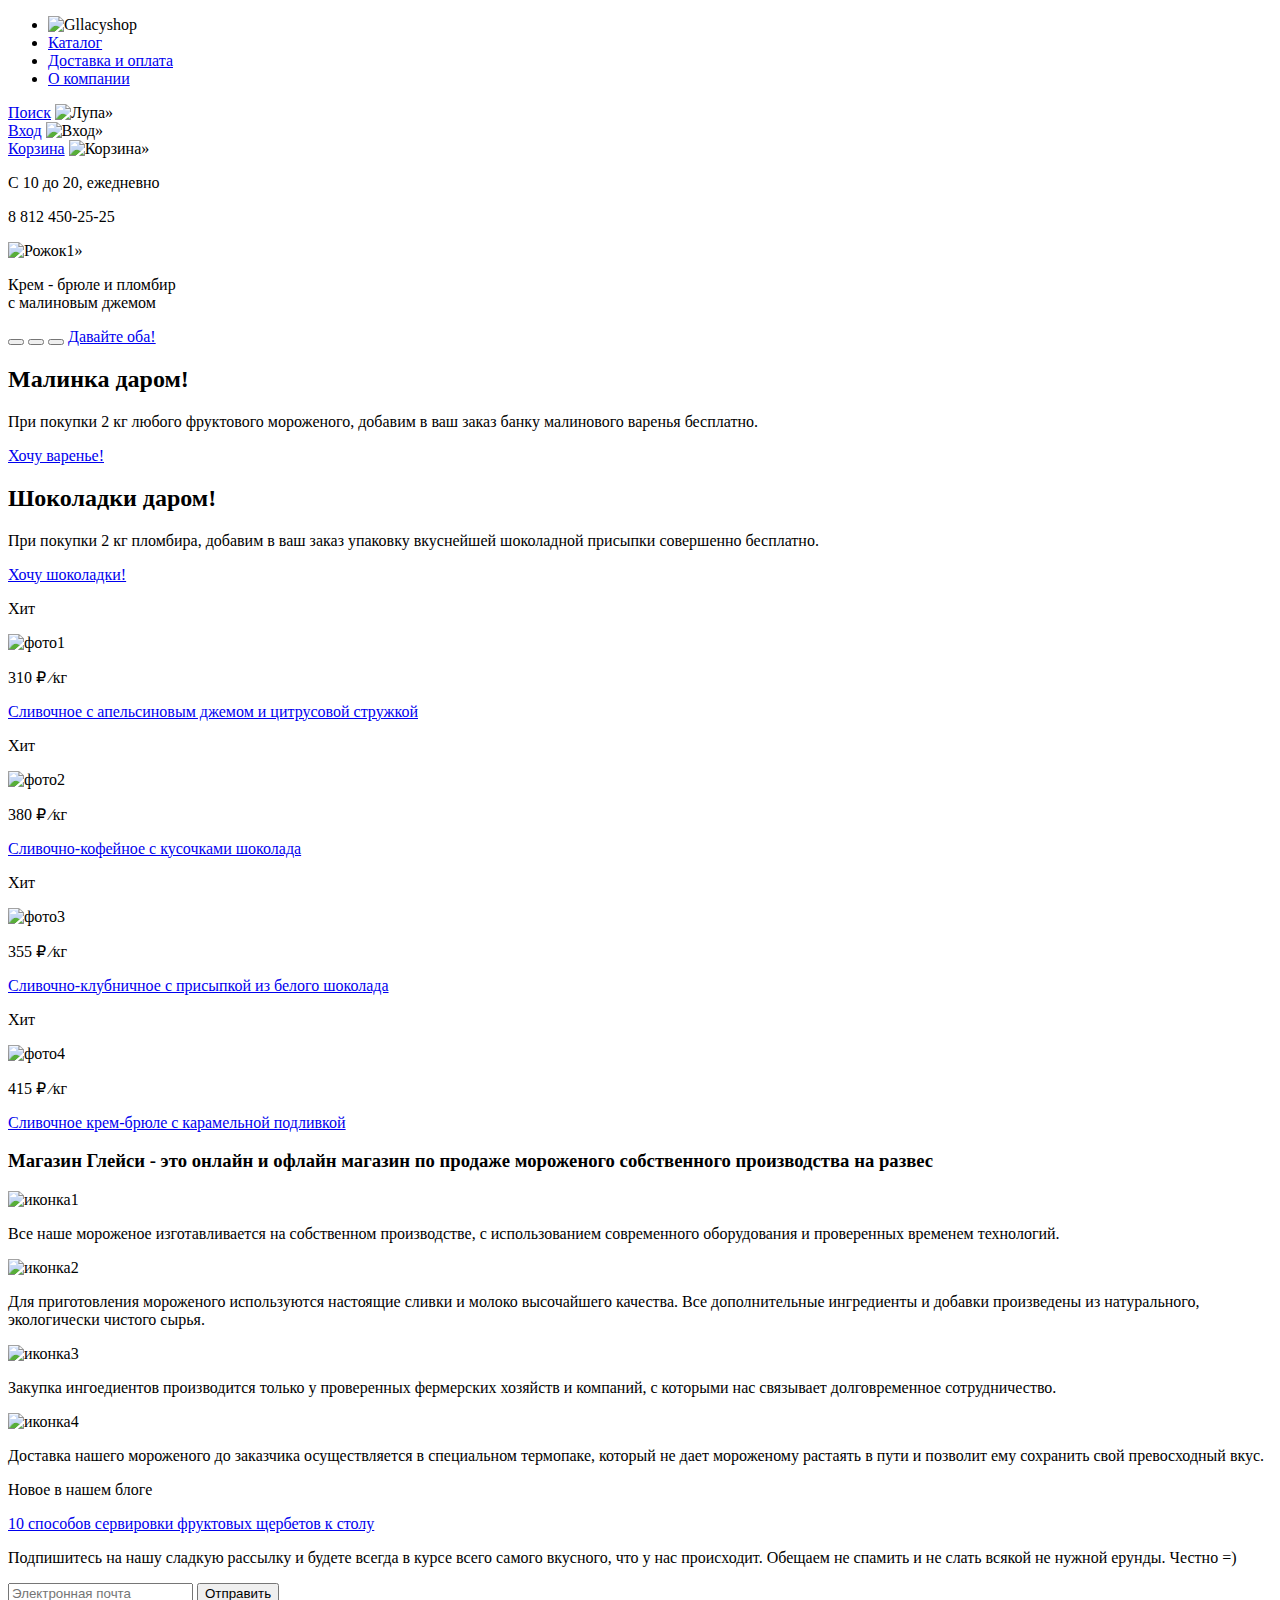
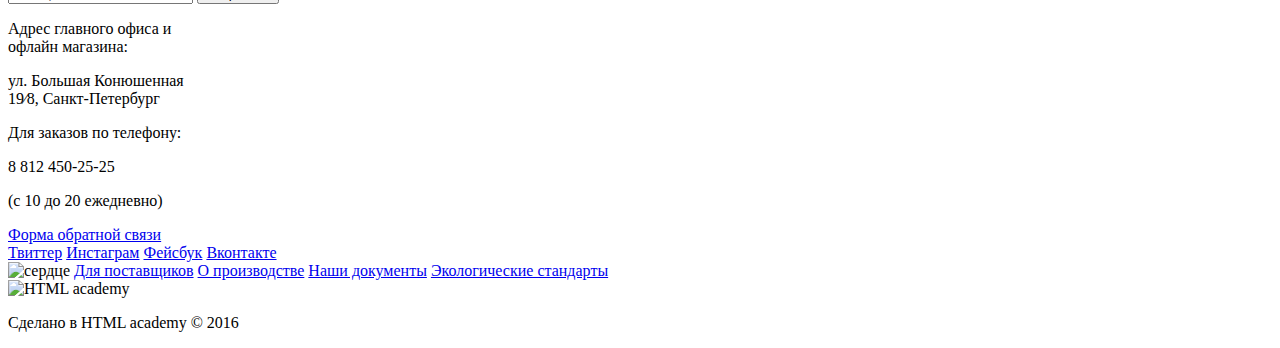
==== index.html @ 8899c558 "сделала разметку главной страницы" ====
<!DOCTYPE html>
<html lang="ru">
  <head>
    <meta charset="utf-8">
    <title>HTML Academy: Глейси</title>
  </head>
  <body>
	  <header class="main-header">
      <div class="container">
        <nav class="main-navigation">
          <ul>
            <li>
              <div class="index-logo">
                <img src="img/icon-logo.png" width="100" height="20" alt="Gllacyshop">
              </div>
            </li>
            <li>
              <a href="#">Каталог</a>
            </li>
            <li>
              <a href="#">Доставка и оплата</a>
            </li>
            <li>
              <a href="#">О компании</a>
            </li>
          </ul>
        </nav>
        <div class="search">
        	<a class="page-search" href="#">Поиск</a>
            <img src="img/index-foto-search.png" width="50" height="50" alt="Лупа»">
            <!--всплывающие окна-->
        </div>
        <div class="user-block">
          <a class="login" href="#">Вход</a>
            <img src="img/index-foto-input.png" width="50" height="50" alt="Вход»">
            <!--всплывающие окна-->
        </div>
        <div class="basket">
        	<a class="page-basket" href="#">Корзина</a>
            <img src="img/index-foto-basket.png" width="50" height="50" alt="Корзина»">
            <!--всплывающие окна-->
        </div>
        <div class="info">
        	<p class="time">C 10 до 20, ежедневно</p>
        	<p class="telepfone">8 812 450-25-25</p>
        </div>
      </div>
    </header>
    <main>
    	<div class="container">
    		<div class="promo">
    			<div class="index-foto">
	    			<img src="img/index-foto-1.png" width="100" height="200" alt="Рожок1»">
            <p>Крем - брюле и пломбир<br>
            с малиновым джемом</p>
	    			<button class="btn promo-1"></button>
            <button class="btn promo-2"></button>
            <button class="btn promo-3"></button>
            <a class="btn" href="#">Давайте оба!</a>
	    		</div>
    		</div>
    		<div class="promo-card">
    			<div class="card-1">
    				<h2 class="title-card">Малинка даром!</h2>
    				<p class="promo-text">При покупки 2 кг любого фруктового мороженого, добавим в ваш заказ банку малинового варенья бесплатно.</p>
    				<a class="btn" href="#">Хочу варенье!</a>
    			</div>
    			<div class="card-2">
    				<h2 class="title-card">Шоколадки даром!</h2>
    				<p class="promo-text">При покупки 2 кг пломбира, добавим в ваш заказ упаковку вкуснейшей шоколадной присыпки совершенно бесплатно.</p>
    				<a class="btn" href="#">Хочу шоколадки!</a>
    			</div>
    		</div>
    		<div class="product">
    			<div class="product-preview">
    				<p class="hit"> Хит</p>
    				<img src="img/product-foto-1.png" class="foto-preview" width="100" height="100" alt="фото1">
    				<p class="price">310 &#8381; &frasl;кг</p>
    				<a class="preview-text" href="#">Сливочное с апельсиновым джемом и цитрусовой стружкой</a>
    			</div>
    			<div class="product-preview">
    				<p class="hit"> Хит</p>
    				<img src="img/product-foto-2.png" class="foto-preview" width="100" height="100" alt="фото2">
    				<p class="price">380 &#8381; &frasl;кг</p>
    				<a class="preview-text" href="#">Сливочно-кофейное с кусочками шоколада</a>
    			</div>
    			<div class="product-preview">
    				<p class="hit"> Хит</p>
    				<img src="img/product-foto-3.png" class="foto-preview" width="100" height="100" alt="фото3">
    				<p class="price">355 &#8381; &frasl;кг</p>
    				<a class="preview-text" href="#">Сливочно-клубничное с присыпкой из белого шоколада</a>
    			</div>
    			<div class="product-preview">
    				<p class="hit"> Хит</p>
    				<img src="img/product-foto-4.png" class="foto-preview" width="100" height="100" alt="фото4">
    				<p class="price">415 &#8381; &frasl;кг</p>
    				<a class="preview-text" href="#">Сливочное крем-брюле с карамельной подливкой</a>
    			</div>
    		</div>
    		<article>
    			<h3 class="features">Магазин Глейси - это онлайн и офлайн магазин по продаже мороженого собственного производства на развес</h3>
    			<div class="features-item">
    				<img src="img/icone-1.png" class="icon" width="10" height="10" alt="иконка1">
    				<p class="features-text">Все наше мороженое изготавливается на собственном производстве, с использованием современного оборудования и проверенных временем технологий.</p>
    			</div>
    			<div class="features-item">
    				<img src="img/icone-2.png" class="icon" width="10" height="10" alt="иконка2">
    				<p class="features-text">Для приготовления мороженого используются настоящие сливки и молоко высочайшего качества. Все дополнительные ингредиенты и добавки произведены из натурального, экологически чистого сырья.</p>
    			</div>
    			<div class="features-item">
    				<img src="img/icone-3.png" class="icon" width="10" height="10" alt="иконка3">
    				<p class="features-text">Закупка ингоедиентов производится только у проверенных фермерских хозяйств и компаний, с которыми нас связывает долговременное сотрудничество.</p>
    			</div>
    			<div class="features-item">
    				<img src="img/icone-4.png" class="icon" width="10" height="10" alt="иконка4">
    				<p class="features-text">Доставка нашего мороженого до заказчика осуществляется в специальном термопаке, который не дает мороженому растаять в пути и позволит ему сохранить свой превосходный вкус.</p>
    			</div>
    		</article>
    		<div class="content-blog">
    			<p class="blog-title">Новое в нашем блоге</p>
    			<a class="blog-text" href="#">10 способов сервировки фруктовых щербетов к столу</a>
  			</div>
  			<section class="subscription">
  				<p class="subscription-text">Подпишитесь на нашу сладкую рассылку и будете всегда в курсе всего самого вкусного, что у нас происходит. Обещаем не спамить и не слать всякой не нужной ерунды. Честно =)</p>
  				<form>
    				<input type="email" name="login" placeholder="Электронная почта">
    				<input type="submit" value="Отправить">
  				</form>
  			</section>
    	</div>
    	<div class="contacts">
    		<p class="contacts-title">Адрес главного офиса и<br> 
    		офлайн магазина:</p>
    		<p class="contacts-info">ул. Большая Конюшенная<br>
    		19&frasl;8, Санкт-Петербург</p>
    		<p class="contacts-title">Для заказов по телефону:</p>
    		<p class="contacts-info">8 812 450-25-25</p>
    		<p class="contacts-info">(c 10 до 20 ежедневно)</p>
    		<a class="title-box" href="#">Форма обратной связи</a>
         <!--всплывающие окна-->
    	</div>
    	<script type="text/javascript" charset="utf-8" src="https://api-maps.yandex.ru/services/constructor/1.0/js/?sid=mxUYdpGcXSEHkz-8OzGrY6fjhcl6sCZT&amp;width=100%&amp;height=400&amp;lang=ru_RU&amp;sourceType=constructor"></script>
    </main>
    <footer class="main-footer">
      <div class="container">
        <section class="footer-social">
	        <a class="social-btn social-btn-tw" href="#">Твиттер</a>
	        <a class="social-btn social-btn-inst" href="#">Инстаграм</a>
	        <a class="social-btn social-btn-fb" href="#">Фейсбук</a>
          <a class="social-btn social-btn-vk" href="#">Вконтакте</a>
        </section>
        <div class="detail">
          <img src="img/icone-heart.png" class="heart" width="10" height="10" alt="сердце">
        	<a class="detail-text" href="#">Для поставщиков</a>
        	<a class="detail-text" href="#">О производстве</a>
        	<a class="detail-text" href="#">Наши документы</a>
        	<a class="detail-text" href="#">Экологические стандарты</a>
        </div>
        <section class="footer-copyright">
          <div class="icon-logo">
            <a href="#" alt="на сайт разработчика"></a>
	            <img src="img/icon-logo.png" width="100" height="20" alt="HTML academy">
	          <p>Сделано в HTML academy &copy; 2016</p>
          </div>
        </section>
      </div>
    </footer>
  </body>
</html>
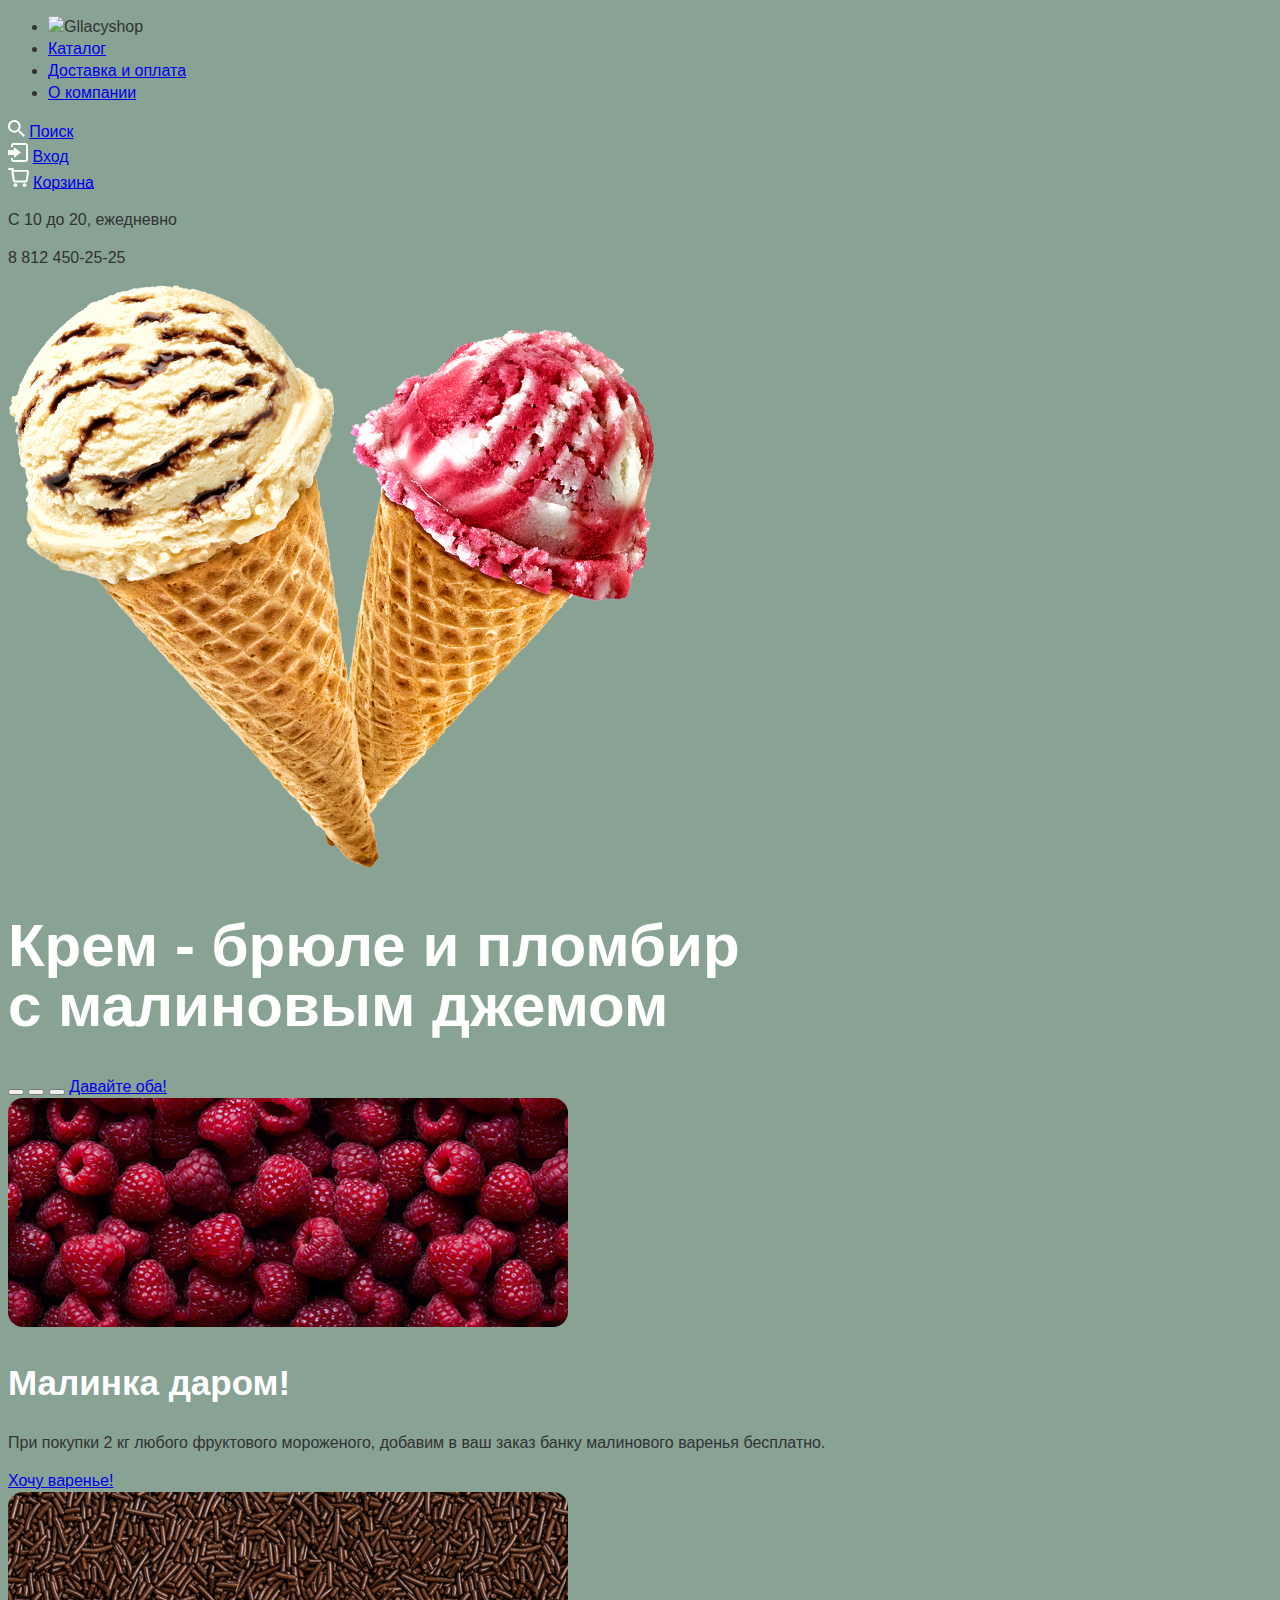
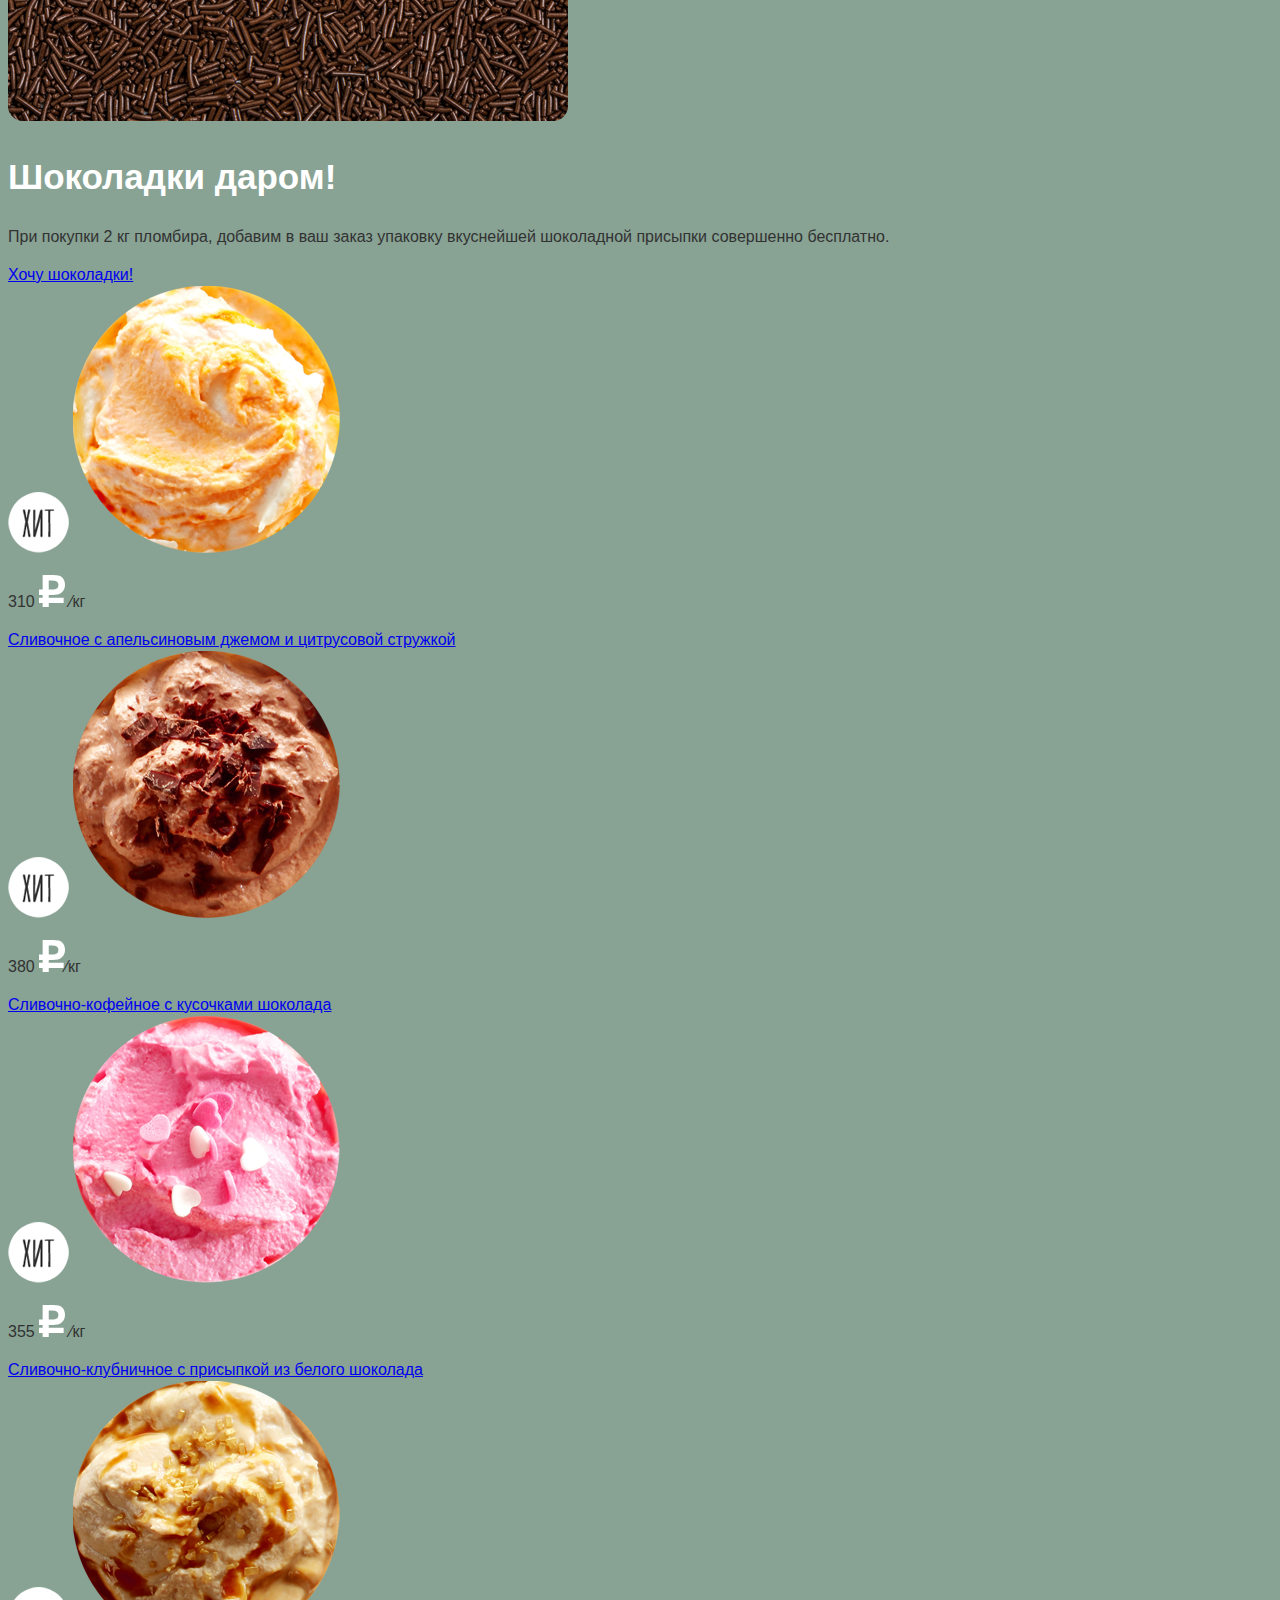
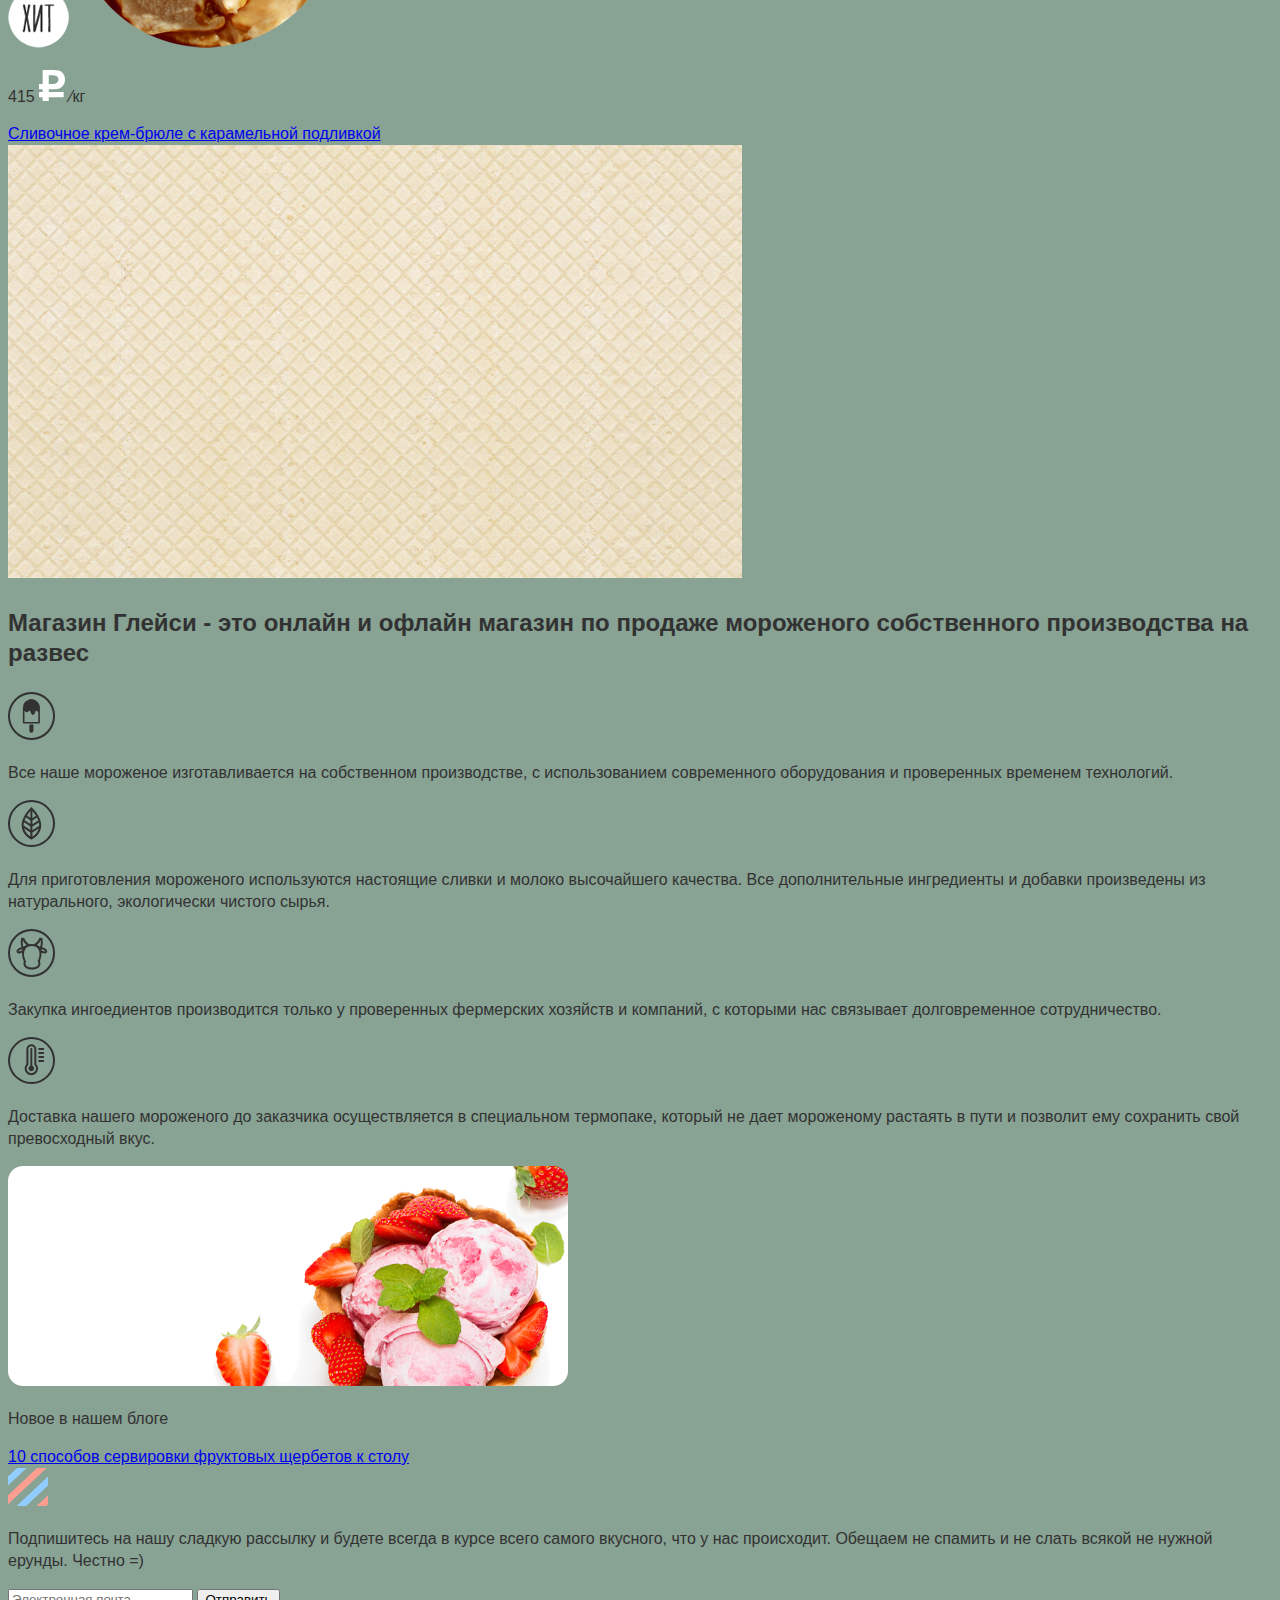
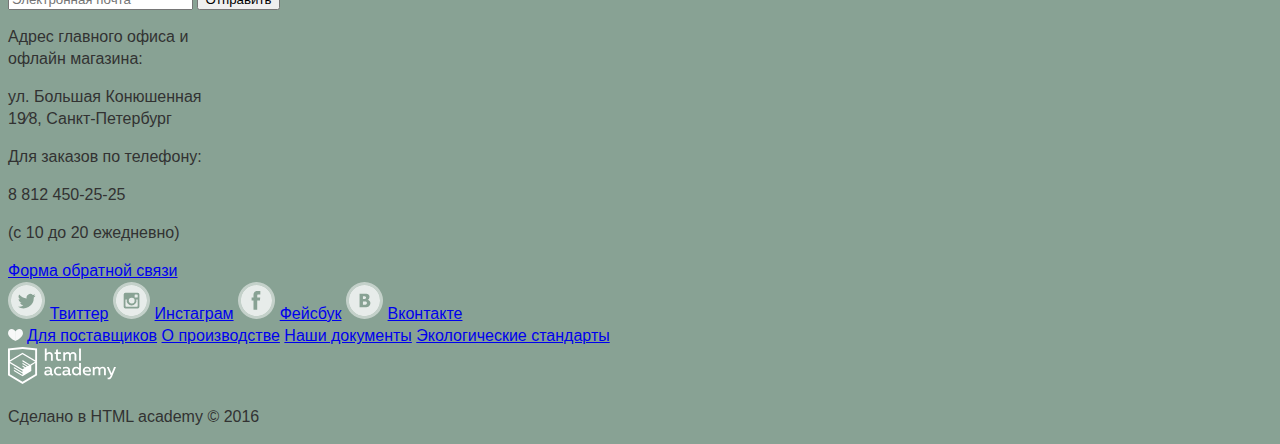
==== commit e39e4bb4: "подключила стили к разметке" ====
--- a/index.html
+++ b/index.html
@@ -3,6 +3,7 @@
   <head>
     <meta charset="utf-8">
     <title>HTML Academy: Глейси</title>
+    <link href="css/style.css" rel="stylesheet">
   </head>
   <body>
 	  <header class="main-header">
@@ -11,7 +12,7 @@
           <ul>
             <li>
               <div class="index-logo">
-                <img src="img/icon-logo.png" width="100" height="20" alt="Gllacyshop">
+                <img src="img/logo.svg" alt="Gllacyshop">
               </div>
             </li>
             <li>
@@ -26,18 +27,18 @@
           </ul>
         </nav>
         <div class="search">
+          <img src="img/icon-search.svg" alt="Лупа»">
         	<a class="page-search" href="#">Поиск</a>
-            <img src="img/index-foto-search.png" width="50" height="50" alt="Лупа»">
             <!--всплывающие окна-->
         </div>
         <div class="user-block">
-          <a class="login" href="#">Вход</a>
-            <img src="img/index-foto-input.png" width="50" height="50" alt="Вход»">
+          <img src="img/icon-input.svg" alt="Вход»">
+          <a class="login" href="#">Вход</a> 
             <!--всплывающие окна-->
         </div>
         <div class="basket">
+          <img src="img/icon-basket.svg" alt="Корзина»">
         	<a class="page-basket" href="#">Корзина</a>
-            <img src="img/index-foto-basket.png" width="50" height="50" alt="Корзина»">
             <!--всплывающие окна-->
         </div>
         <div class="info">
@@ -50,9 +51,9 @@
     	<div class="container">
     		<div class="promo">
     			<div class="index-foto">
-	    			<img src="img/index-foto-1.png" width="100" height="200" alt="Рожок1»">
-            <p>Крем - брюле и пломбир<br>
-            с малиновым джемом</p>
+	    			<img src="img/promo-foto-1.png" alt="Рожок1»">
+            <h1>Крем - брюле и пломбир<br>
+            с малиновым джемом</h1>
 	    			<button class="btn promo-1"></button>
             <button class="btn promo-2"></button>
             <button class="btn promo-3"></button>
@@ -61,11 +62,13 @@
     		</div>
     		<div class="promo-card">
     			<div class="card-1">
+            <img src="img/promo-card-1.png" alt="Малинка»">
     				<h2 class="title-card">Малинка даром!</h2>
     				<p class="promo-text">При покупки 2 кг любого фруктового мороженого, добавим в ваш заказ банку малинового варенья бесплатно.</p>
     				<a class="btn" href="#">Хочу варенье!</a>
     			</div>
     			<div class="card-2">
+            <img src="img/promo-card-2.png" alt="Шоколадка»">
     				<h2 class="title-card">Шоколадки даром!</h2>
     				<p class="promo-text">При покупки 2 кг пломбира, добавим в ваш заказ упаковку вкуснейшей шоколадной присыпки совершенно бесплатно.</p>
     				<a class="btn" href="#">Хочу шоколадки!</a>
@@ -73,54 +76,57 @@
     		</div>
     		<div class="product">
     			<div class="product-preview">
-    				<p class="hit"> Хит</p>
-    				<img src="img/product-foto-1.png" class="foto-preview" width="100" height="100" alt="фото1">
-    				<p class="price">310 &#8381; &frasl;кг</p>
+            <img src="img/hit.png" class="hit" alt="хит">
+    				<img src="img/product-foto-1.png" class="foto-preview" alt="фото1">
+    				<p class="price">310 <img src="img/p.svg" class="ruble" alt="P"> &frasl;кг</p>
     				<a class="preview-text" href="#">Сливочное с апельсиновым джемом и цитрусовой стружкой</a>
     			</div>
     			<div class="product-preview">
-    				<p class="hit"> Хит</p>
-    				<img src="img/product-foto-2.png" class="foto-preview" width="100" height="100" alt="фото2">
-    				<p class="price">380 &#8381; &frasl;кг</p>
+    				<img src="img/hit.png" class="hit" alt="хит">
+    				<img src="img/product-foto-2.png" class="foto-preview" alt="фото2">
+    				<p class="price">380 <img src="img/p.svg" class="ruble" alt="P">&frasl;кг</p>
     				<a class="preview-text" href="#">Сливочно-кофейное с кусочками шоколада</a>
     			</div>
     			<div class="product-preview">
-    				<p class="hit"> Хит</p>
-    				<img src="img/product-foto-3.png" class="foto-preview" width="100" height="100" alt="фото3">
-    				<p class="price">355 &#8381; &frasl;кг</p>
+    				<img src="img/hit.png" class="hit" alt="хит">
+    				<img src="img/product-foto-3.png" class="foto-preview" alt="фото3">
+    				<p class="price">355 <img src="img/p.svg" class="ruble" alt="P"> &frasl;кг</p>
     				<a class="preview-text" href="#">Сливочно-клубничное с присыпкой из белого шоколада</a>
     			</div>
     			<div class="product-preview">
-    				<p class="hit"> Хит</p>
-    				<img src="img/product-foto-4.png" class="foto-preview" width="100" height="100" alt="фото4">
-    				<p class="price">415 &#8381; &frasl;кг</p>
+    				<img src="img/hit.png" class="hit" alt="хит">
+    				<img src="img/product-foto-4.png" class="foto-preview" alt="фото4">
+    				<p class="price">415 <img src="img/p.svg" class="ruble" alt="P"> &frasl;кг</p>
     				<a class="preview-text" href="#">Сливочное крем-брюле с карамельной подливкой</a>
     			</div>
     		</div>
     		<article>
+          <img src="img/waffle.jpg" class="fon-waffle" alt="фон">
     			<h3 class="features">Магазин Глейси - это онлайн и офлайн магазин по продаже мороженого собственного производства на развес</h3>
     			<div class="features-item">
-    				<img src="img/icone-1.png" class="icon" width="10" height="10" alt="иконка1">
+    				<img src="img/icone-1.svg" class="icon" alt="мороженко">
     				<p class="features-text">Все наше мороженое изготавливается на собственном производстве, с использованием современного оборудования и проверенных временем технологий.</p>
     			</div>
     			<div class="features-item">
-    				<img src="img/icone-2.png" class="icon" width="10" height="10" alt="иконка2">
+    				<img src="img/icone-2.svg" class="icon" alt="листик">
     				<p class="features-text">Для приготовления мороженого используются настоящие сливки и молоко высочайшего качества. Все дополнительные ингредиенты и добавки произведены из натурального, экологически чистого сырья.</p>
     			</div>
     			<div class="features-item">
-    				<img src="img/icone-3.png" class="icon" width="10" height="10" alt="иконка3">
+    				<img src="img/icone-3.svg" class="icon" alt="корова">
     				<p class="features-text">Закупка ингоедиентов производится только у проверенных фермерских хозяйств и компаний, с которыми нас связывает долговременное сотрудничество.</p>
     			</div>
     			<div class="features-item">
-    				<img src="img/icone-4.png" class="icon" width="10" height="10" alt="иконка4">
+    				<img src="img/icone-4.svg" class="icon" alt="градусник">
     				<p class="features-text">Доставка нашего мороженого до заказчика осуществляется в специальном термопаке, который не дает мороженому растаять в пути и позволит ему сохранить свой превосходный вкус.</p>
     			</div>
     		</article>
     		<div class="content-blog">
+          <img src="img/foto-blog.png" class="fblog" alt="фон">
     			<p class="blog-title">Новое в нашем блоге</p>
     			<a class="blog-text" href="#">10 способов сервировки фруктовых щербетов к столу</a>
   			</div>
   			<section class="subscription">
+        <img src="img/subscription.png" class="fon-subscription" alt="фон">
   				<p class="subscription-text">Подпишитесь на нашу сладкую рассылку и будете всегда в курсе всего самого вкусного, что у нас происходит. Обещаем не спамить и не слать всякой не нужной ерунды. Честно =)</p>
   				<form>
     				<input type="email" name="login" placeholder="Электронная почта">
@@ -144,13 +150,17 @@
     <footer class="main-footer">
       <div class="container">
         <section class="footer-social">
-	        <a class="social-btn social-btn-tw" href="#">Твиттер</a>
+          <img src="img/icone-tw.svg" class="icon-social" alt="твиттер">
+          <a class="social-btn social-btn-tw" href="#">Твиттер</a> 
+          <img src="img/icone-inst.svg" class="icon-social" alt="инстограм">
 	        <a class="social-btn social-btn-inst" href="#">Инстаграм</a>
+          <img src="img/icone-fb.svg" class="icon-social" alt="фейсбук">
 	        <a class="social-btn social-btn-fb" href="#">Фейсбук</a>
+          <img src="img/icone-vk.svg" class="icon-social" alt="вконтакт">
           <a class="social-btn social-btn-vk" href="#">Вконтакте</a>
         </section>
         <div class="detail">
-          <img src="img/icone-heart.png" class="heart" width="10" height="10" alt="сердце">
+          <img src="img/heart.svg" class="heart" alt="сердце">
         	<a class="detail-text" href="#">Для поставщиков</a>
         	<a class="detail-text" href="#">О производстве</a>
         	<a class="detail-text" href="#">Наши документы</a>
@@ -159,7 +169,7 @@
         <section class="footer-copyright">
           <div class="icon-logo">
             <a href="#" alt="на сайт разработчика"></a>
-	            <img src="img/icon-logo.png" width="100" height="20" alt="HTML academy">
+	            <img src="img/logo-html.svg" alt="HTML academy">
 	          <p>Сделано в HTML academy &copy; 2016</p>
           </div>
         </section>
--- a/css/style.css
+++ b/css/style.css
@@ -0,0 +1,32 @@
+body {
+font-size: 16px; 
+line-height: 22px;
+color: #323232; 
+font-weight: normal;
+font-family: "Roboto", sans-serif;
+background: #88a294;
+}
+
+h1 {
+font-size: 60px; 
+line-height: 60px;
+color: #ffffff; 
+font-weight: bold;
+font-family: "Roboto", sans-serif;
+}
+
+h2 {
+font-size: 35px; 
+line-height: 41px;
+color: #ffffff; 
+font-weight: bold;
+font-family: "Roboto", sans-serif;
+}
+
+h3 {
+font-size: 24px; 
+line-height: 30px;
+color: #323232; 
+font-weight: bold;
+font-family: "Roboto", sans-serif;
+}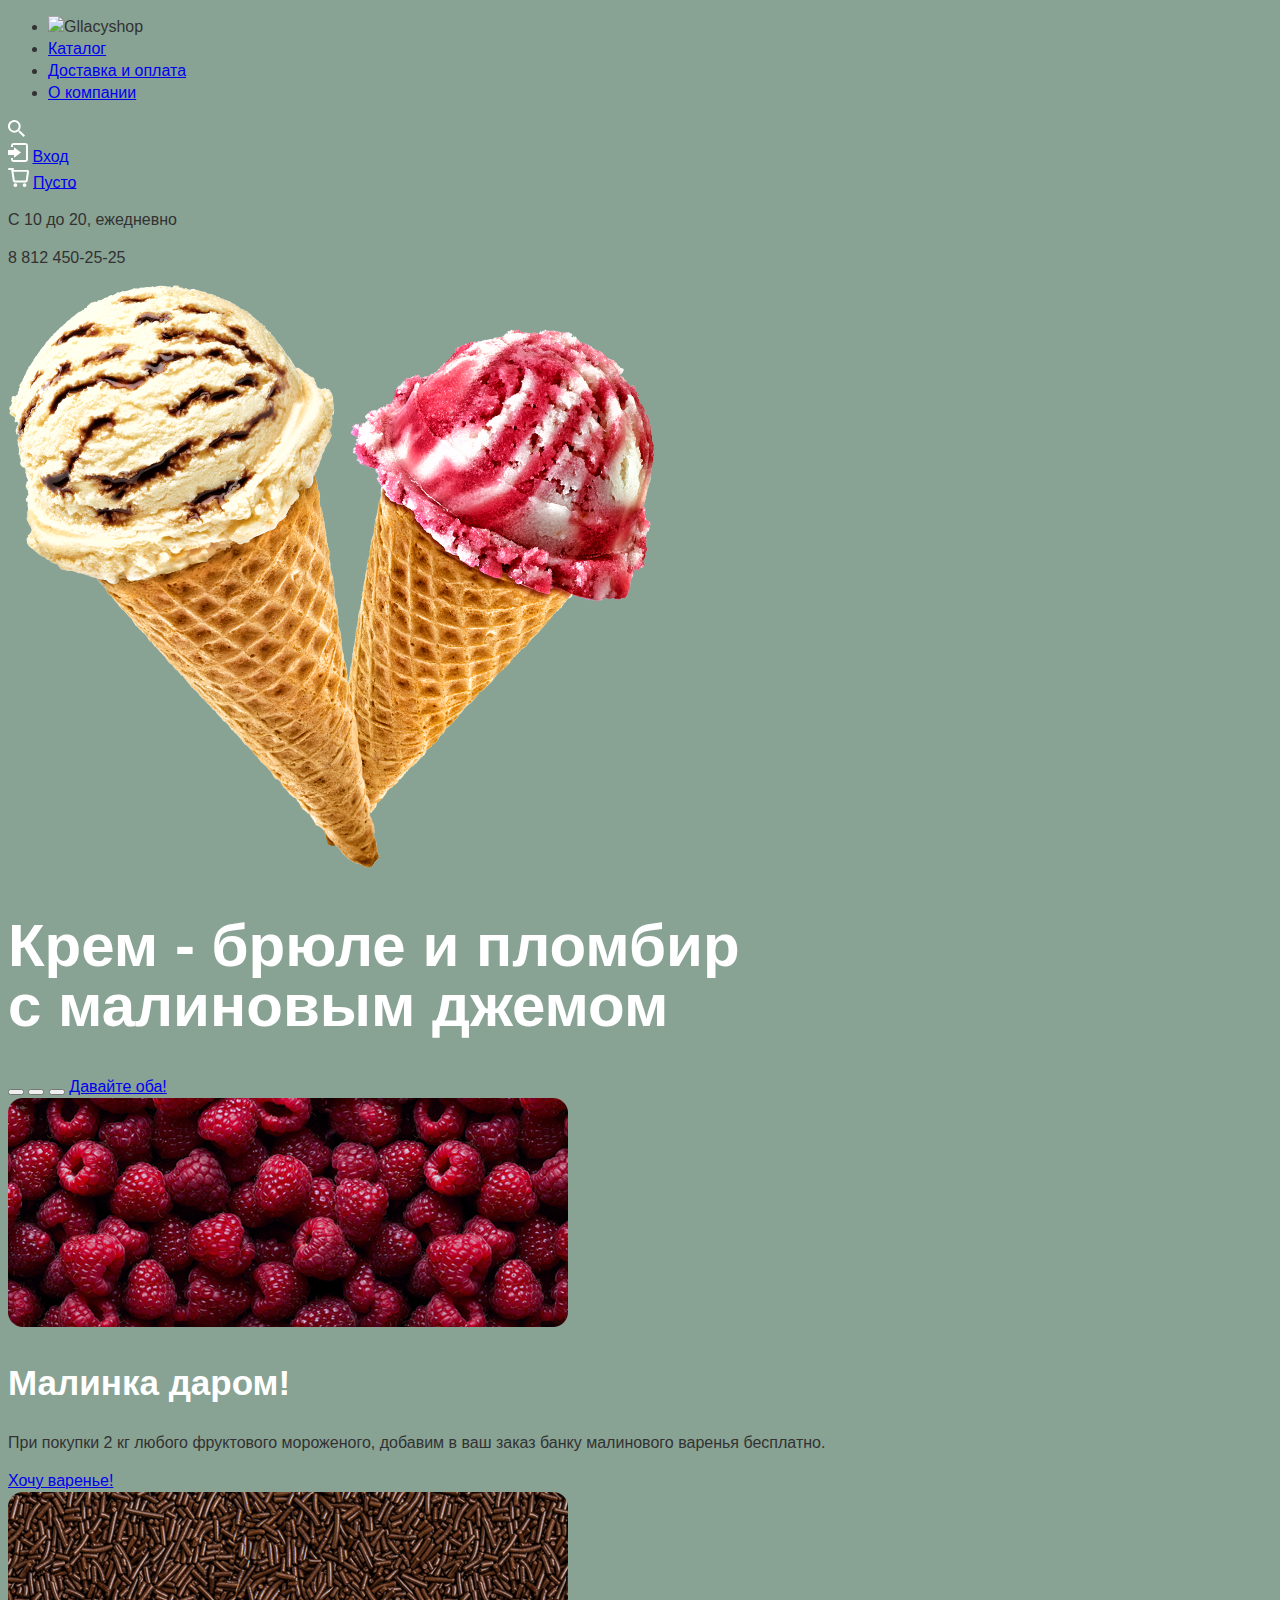
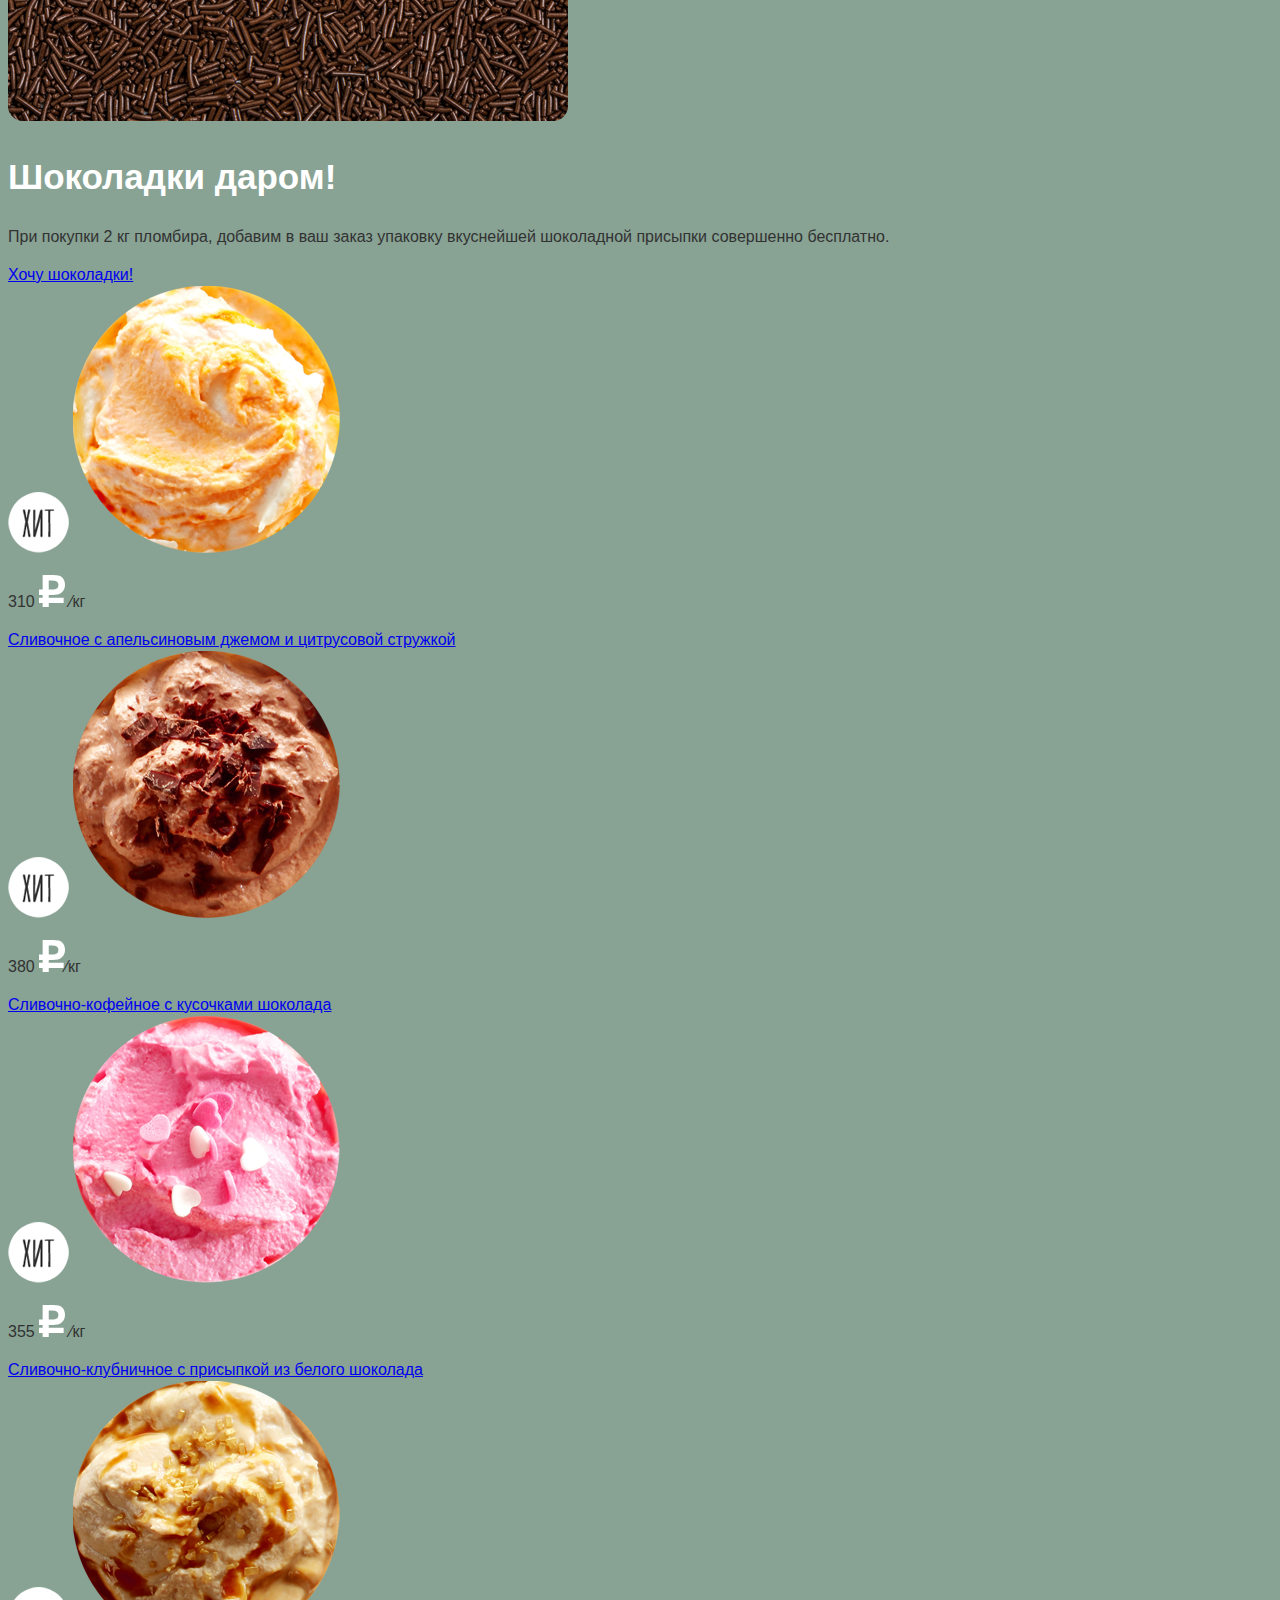
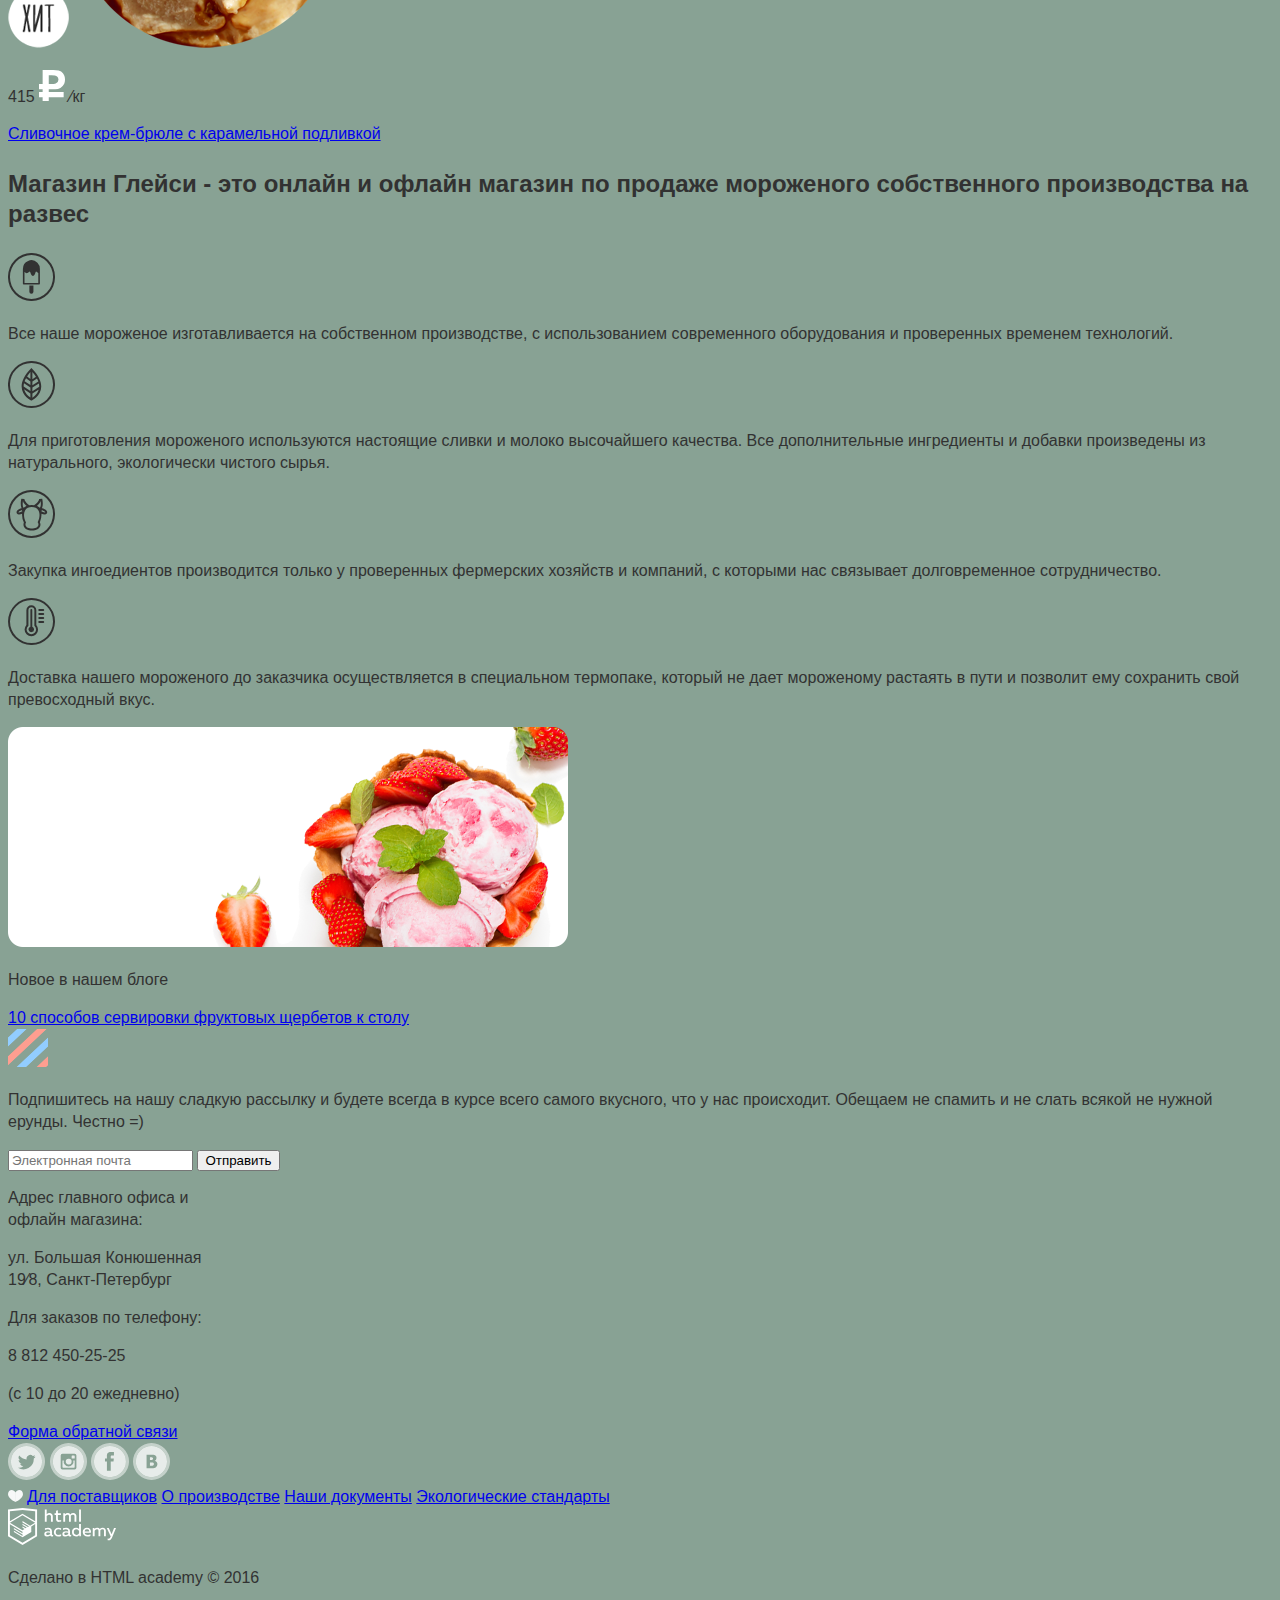
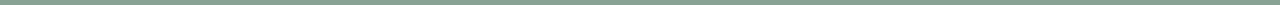
==== commit 97a5bb6b: "поправила код под сетку" ====
--- a/index.html
+++ b/index.html
@@ -3,11 +3,11 @@
   <head>
     <meta charset="utf-8">
     <title>HTML Academy: Глейси</title>
-    <link href="css/style.css" rel="stylesheet">
+    <link rel="stylesheet" href="css/style.css">
   </head>
   <body>
 	  <header class="main-header">
-      <div class="container">
+      <div class="container clearfix">
         <nav class="main-navigation">
           <ul>
             <li>
@@ -26,138 +26,146 @@
             </li>
           </ul>
         </nav>
-        <div class="search">
-          <img src="img/icon-search.svg" alt="Лупа»">
-        	<a class="page-search" href="#">Поиск</a>
-            <!--всплывающие окна-->
-        </div>
-        <div class="user-block">
-          <img src="img/icon-input.svg" alt="Вход»">
-          <a class="login" href="#">Вход</a> 
-            <!--всплывающие окна-->
-        </div>
-        <div class="basket">
-          <img src="img/icon-basket.svg" alt="Корзина»">
-        	<a class="page-basket" href="#">Корзина</a>
-            <!--всплывающие окна-->
-        </div>
-        <div class="info">
-        	<p class="time">C 10 до 20, ежедневно</p>
-        	<p class="telepfone">8 812 450-25-25</p>
+        <div class="user-info">
+          <div class="search">
+            <img src="img/icon-search.svg" alt="Лупа»">
+          	<a class="page-search" href="#"></a>
+              <!--всплывающие окна-->
+          </div>
+          <div class="user-block">
+            <img src="img/icon-input.svg" alt="Вход»">
+            <a class="login" href="#">Вход</a> 
+              <!--всплывающие окна-->
+          </div>
+          <div class="basket">
+            <img src="img/icon-basket.svg" alt="Корзина»">
+          	<a class="page-basket" href="#">Пусто</a>
+              <!--всплывающие окна-->
+          </div>
+          <div class="info">
+          	<p class="time">C 10 до 20, ежедневно</p>
+          	<p class="telepfone">8 812 450-25-25</p>
+          </div>
         </div>
       </div>
     </header>
-    <main>
-    	<div class="container">
-    		<div class="promo">
-    			<div class="index-foto">
-	    			<img src="img/promo-foto-1.png" alt="Рожок1»">
-            <h1>Крем - брюле и пломбир<br>
-            с малиновым джемом</h1>
-	    			<button class="btn promo-1"></button>
-            <button class="btn promo-2"></button>
-            <button class="btn promo-3"></button>
-            <a class="btn" href="#">Давайте оба!</a>
-	    		</div>
+    <main class="container clearfix">
+  		<div class="promo">
+  			<div class="index-foto">
+    			<img src="img/promo-foto-1.png" width="647" height="584" alt="Рожок1»">
+          <h1>Крем - брюле и пломбир<br>
+          с малиновым джемом</h1>
+    			<button class="btn promo-1"></button>
+          <button class="btn promo-2"></button>
+          <button class="btn promo-3"></button>
+          <a class="btn" href="#">Давайте оба!</a>
     		</div>
-    		<div class="promo-card">
-    			<div class="card-1">
-            <img src="img/promo-card-1.png" alt="Малинка»">
-    				<h2 class="title-card">Малинка даром!</h2>
-    				<p class="promo-text">При покупки 2 кг любого фруктового мороженого, добавим в ваш заказ банку малинового варенья бесплатно.</p>
-    				<a class="btn" href="#">Хочу варенье!</a>
-    			</div>
-    			<div class="card-2">
-            <img src="img/promo-card-2.png" alt="Шоколадка»">
-    				<h2 class="title-card">Шоколадки даром!</h2>
-    				<p class="promo-text">При покупки 2 кг пломбира, добавим в ваш заказ упаковку вкуснейшей шоколадной присыпки совершенно бесплатно.</p>
-    				<a class="btn" href="#">Хочу шоколадки!</a>
-    			</div>
-    		</div>
-    		<div class="product">
-    			<div class="product-preview">
-            <img src="img/hit.png" class="hit" alt="хит">
-    				<img src="img/product-foto-1.png" class="foto-preview" alt="фото1">
-    				<p class="price">310 <img src="img/p.svg" class="ruble" alt="P"> &frasl;кг</p>
-    				<a class="preview-text" href="#">Сливочное с апельсиновым джемом и цитрусовой стружкой</a>
-    			</div>
-    			<div class="product-preview">
-    				<img src="img/hit.png" class="hit" alt="хит">
-    				<img src="img/product-foto-2.png" class="foto-preview" alt="фото2">
-    				<p class="price">380 <img src="img/p.svg" class="ruble" alt="P">&frasl;кг</p>
-    				<a class="preview-text" href="#">Сливочно-кофейное с кусочками шоколада</a>
-    			</div>
-    			<div class="product-preview">
-    				<img src="img/hit.png" class="hit" alt="хит">
-    				<img src="img/product-foto-3.png" class="foto-preview" alt="фото3">
-    				<p class="price">355 <img src="img/p.svg" class="ruble" alt="P"> &frasl;кг</p>
-    				<a class="preview-text" href="#">Сливочно-клубничное с присыпкой из белого шоколада</a>
-    			</div>
-    			<div class="product-preview">
-    				<img src="img/hit.png" class="hit" alt="хит">
-    				<img src="img/product-foto-4.png" class="foto-preview" alt="фото4">
-    				<p class="price">415 <img src="img/p.svg" class="ruble" alt="P"> &frasl;кг</p>
-    				<a class="preview-text" href="#">Сливочное крем-брюле с карамельной подливкой</a>
-    			</div>
-    		</div>
-    		<article>
-          <img src="img/waffle.jpg" class="fon-waffle" alt="фон">
-    			<h3 class="features">Магазин Глейси - это онлайн и офлайн магазин по продаже мороженого собственного производства на развес</h3>
-    			<div class="features-item">
-    				<img src="img/icone-1.svg" class="icon" alt="мороженко">
-    				<p class="features-text">Все наше мороженое изготавливается на собственном производстве, с использованием современного оборудования и проверенных временем технологий.</p>
-    			</div>
-    			<div class="features-item">
-    				<img src="img/icone-2.svg" class="icon" alt="листик">
-    				<p class="features-text">Для приготовления мороженого используются настоящие сливки и молоко высочайшего качества. Все дополнительные ингредиенты и добавки произведены из натурального, экологически чистого сырья.</p>
-    			</div>
-    			<div class="features-item">
-    				<img src="img/icone-3.svg" class="icon" alt="корова">
-    				<p class="features-text">Закупка ингоедиентов производится только у проверенных фермерских хозяйств и компаний, с которыми нас связывает долговременное сотрудничество.</p>
-    			</div>
-    			<div class="features-item">
-    				<img src="img/icone-4.svg" class="icon" alt="градусник">
-    				<p class="features-text">Доставка нашего мороженого до заказчика осуществляется в специальном термопаке, который не дает мороженому растаять в пути и позволит ему сохранить свой превосходный вкус.</p>
-    			</div>
-    		</article>
+  		</div>
+  		<div class="promo-card clearfix">
+  			<div class="card-1">
+          <img src="img/promo-card-1.png" alt="Малинка»">
+  				<h2 class="title-card">Малинка даром!</h2>
+  				<p class="promo-text">При покупки 2 кг любого фруктового мороженого, добавим в ваш заказ банку малинового варенья бесплатно.</p>
+  				<a class="btn" href="#">Хочу варенье!</a>
+  			</div>
+  			<div class="card-2">
+          <img src="img/promo-card-2.png" alt="Шоколадка»">
+  				<h2 class="title-card">Шоколадки даром!</h2>
+  				<p class="promo-text">При покупки 2 кг пломбира, добавим в ваш заказ упаковку вкуснейшей шоколадной присыпки совершенно бесплатно.</p>
+  				<a class="btn" href="#">Хочу шоколадки!</a>
+  			</div>
+  		</div>
+  		<div class="product clearfix">
+  			<div class="product-preview">
+          <img src="img/hit.png" class="hit" alt="хит">
+  				<img src="img/product-foto-1.png" class="foto-preview" alt="фото1">
+  				<p class="price">310 <img src="img/p.svg" class="ruble" alt="P"> &frasl;кг</p>
+  				<a class="preview-text" href="#">Сливочное с апельсиновым джемом и цитрусовой стружкой</a>
+  			</div>
+  			<div class="product-preview">
+  				<img src="img/hit.png" class="hit" alt="хит">
+  				<img src="img/product-foto-2.png" class="foto-preview" alt="фото2">
+  				<p class="price">380 <img src="img/p.svg" class="ruble" alt="P">&frasl;кг</p>
+  				<a class="preview-text" href="#">Сливочно-кофейное с кусочками шоколада</a>
+  			</div>
+  			<div class="product-preview">
+  				<img src="img/hit.png" class="hit" alt="хит">
+  				<img src="img/product-foto-3.png" class="foto-preview" alt="фото3">
+  				<p class="price">355 <img src="img/p.svg" class="ruble" alt="P"> &frasl;кг</p>
+  				<a class="preview-text" href="#">Сливочно-клубничное с присыпкой из белого шоколада</a>
+  			</div>
+  			<div class="product-preview">
+  				<img src="img/hit.png" class="hit" alt="хит">
+  				<img src="img/product-foto-4.png" class="foto-preview" alt="фото4">
+  				<p class="price">415 <img src="img/p.svg" class="ruble" alt="P"> &frasl;кг</p>
+  				<a class="preview-text" href="#">Сливочное крем-брюле с карамельной подливкой</a>
+  			</div>
+  		</div>
+  		<article class="features clearfix">
+        <!--<img src="img/waffle.jpg" class="fon-waffle" alt="фон">-->
+  			<h3 class="features-title">Магазин Глейси - это онлайн и офлайн магазин по продаже мороженого собственного производства на развес</h3>
+  			<div class="features-item">
+  				<img src="img/icone-1.svg" class="icon" alt="мороженко">
+  				<p class="features-text">Все наше мороженое изготавливается на собственном производстве, с использованием современного оборудования и проверенных временем технологий.</p>
+  			</div>
+  			<div class="features-item">
+  				<img src="img/icone-2.svg" class="icon" alt="листик">
+  				<p class="features-text">Для приготовления мороженого используются настоящие сливки и молоко высочайшего качества. Все дополнительные ингредиенты и добавки произведены из натурального, экологически чистого сырья.</p>
+  			</div>
+  			<div class="features-item">
+  				<img src="img/icone-3.svg" class="icon" alt="корова">
+  				<p class="features-text">Закупка ингоедиентов производится только у проверенных фермерских хозяйств и компаний, с которыми нас связывает долговременное сотрудничество.</p>
+  			</div>
+  			<div class="features-item">
+  				<img src="img/icone-4.svg" class="icon" alt="градусник">
+  				<p class="features-text">Доставка нашего мороженого до заказчика осуществляется в специальном термопаке, который не дает мороженому растаять в пути и позволит ему сохранить свой превосходный вкус.</p>
+  			</div>
+  		</article>
+      <div class="info clearfix">
     		<div class="content-blog">
           <img src="img/foto-blog.png" class="fblog" alt="фон">
     			<p class="blog-title">Новое в нашем блоге</p>
     			<a class="blog-text" href="#">10 способов сервировки фруктовых щербетов к столу</a>
   			</div>
   			<section class="subscription">
-        <img src="img/subscription.png" class="fon-subscription" alt="фон">
+          <img src="img/subscription.png" class="fon-subscription" alt="фон">
   				<p class="subscription-text">Подпишитесь на нашу сладкую рассылку и будете всегда в курсе всего самого вкусного, что у нас происходит. Обещаем не спамить и не слать всякой не нужной ерунды. Честно =)</p>
   				<form>
     				<input type="email" name="login" placeholder="Электронная почта">
     				<input type="submit" value="Отправить">
   				</form>
   			</section>
+      </div>
+    </main>
+    	<div class="contacts">
+        <script type="text/javascript" charset="utf-8" src="https://api-maps.yandex.ru/services/constructor/1.0/js/?sid=mxUYdpGcXSEHkz-8OzGrY6fjhcl6sCZT&amp;width=100%&amp;height=430&amp;lang=ru_RU&amp;sourceType=constructor"></script>
+        <div class="container clearfix">
+          <div class="contacts-detail">
+            <div class="contacts-all">
+          		<p class="contacts-title">Адрес главного офиса и<br> 
+          		офлайн магазина:</p>
+          		<p class="contacts-info">ул. Большая Конюшенная<br>
+          		19&frasl;8, Санкт-Петербург</p>
+          		<p class="contacts-title">Для заказов по телефону:</p>
+          		<p class="contacts-info">8 812 450-25-25</p>
+          		<p class="contacts-title">(c 10 до 20 ежедневно)</p>
+          		<a class="title-box" href="#">Форма обратной связи</a>
+              <!--всплывающие окна--> 
+            </div>  
+          </div>
+        </div>  
     	</div>
-    	<div class="contacts">
-    		<p class="contacts-title">Адрес главного офиса и<br> 
-    		офлайн магазина:</p>
-    		<p class="contacts-info">ул. Большая Конюшенная<br>
-    		19&frasl;8, Санкт-Петербург</p>
-    		<p class="contacts-title">Для заказов по телефону:</p>
-    		<p class="contacts-info">8 812 450-25-25</p>
-    		<p class="contacts-info">(c 10 до 20 ежедневно)</p>
-    		<a class="title-box" href="#">Форма обратной связи</a>
-         <!--всплывающие окна-->
-    	</div>
-    	<script type="text/javascript" charset="utf-8" src="https://api-maps.yandex.ru/services/constructor/1.0/js/?sid=mxUYdpGcXSEHkz-8OzGrY6fjhcl6sCZT&amp;width=100%&amp;height=400&amp;lang=ru_RU&amp;sourceType=constructor"></script>
-    </main>
     <footer class="main-footer">
-      <div class="container">
+      <div class="container clearfix">
         <section class="footer-social">
           <img src="img/icone-tw.svg" class="icon-social" alt="твиттер">
-          <a class="social-btn social-btn-tw" href="#">Твиттер</a> 
+          <a class="social-btn social-btn-tw" href="#"></a> 
           <img src="img/icone-inst.svg" class="icon-social" alt="инстограм">
-	        <a class="social-btn social-btn-inst" href="#">Инстаграм</a>
+	        <a class="social-btn social-btn-inst" href="#"></a>
           <img src="img/icone-fb.svg" class="icon-social" alt="фейсбук">
-	        <a class="social-btn social-btn-fb" href="#">Фейсбук</a>
+	        <a class="social-btn social-btn-fb" href="#"></a>
           <img src="img/icone-vk.svg" class="icon-social" alt="вконтакт">
-          <a class="social-btn social-btn-vk" href="#">Вконтакте</a>
+          <a class="social-btn social-btn-vk" href="#"></a>
         </section>
         <div class="detail">
           <img src="img/heart.svg" class="heart" alt="сердце">
@@ -168,7 +176,7 @@
         </div>
         <section class="footer-copyright">
           <div class="icon-logo">
-            <a href="#" alt="на сайт разработчика"></a>
+            <a href="#" alt="HTML"></a>
 	            <img src="img/logo-html.svg" alt="HTML academy">
 	          <p>Сделано в HTML academy &copy; 2016</p>
           </div>
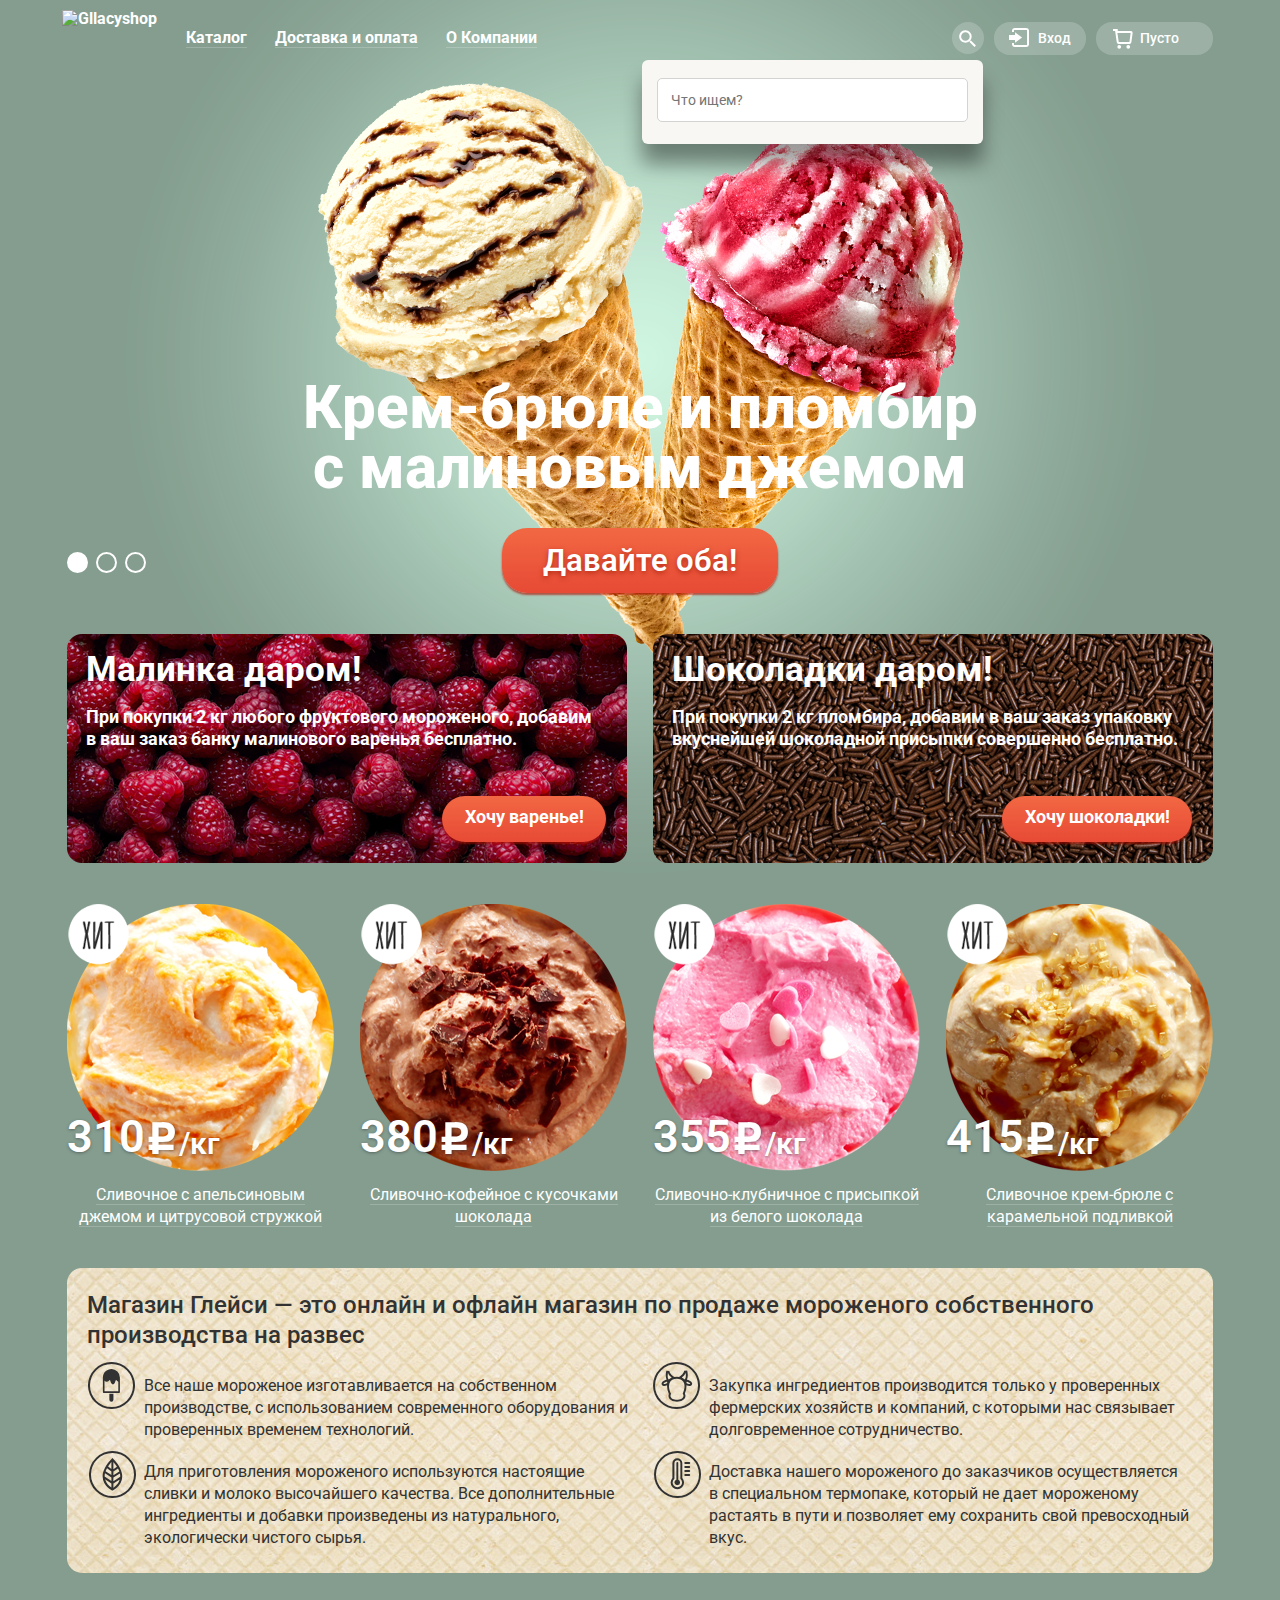
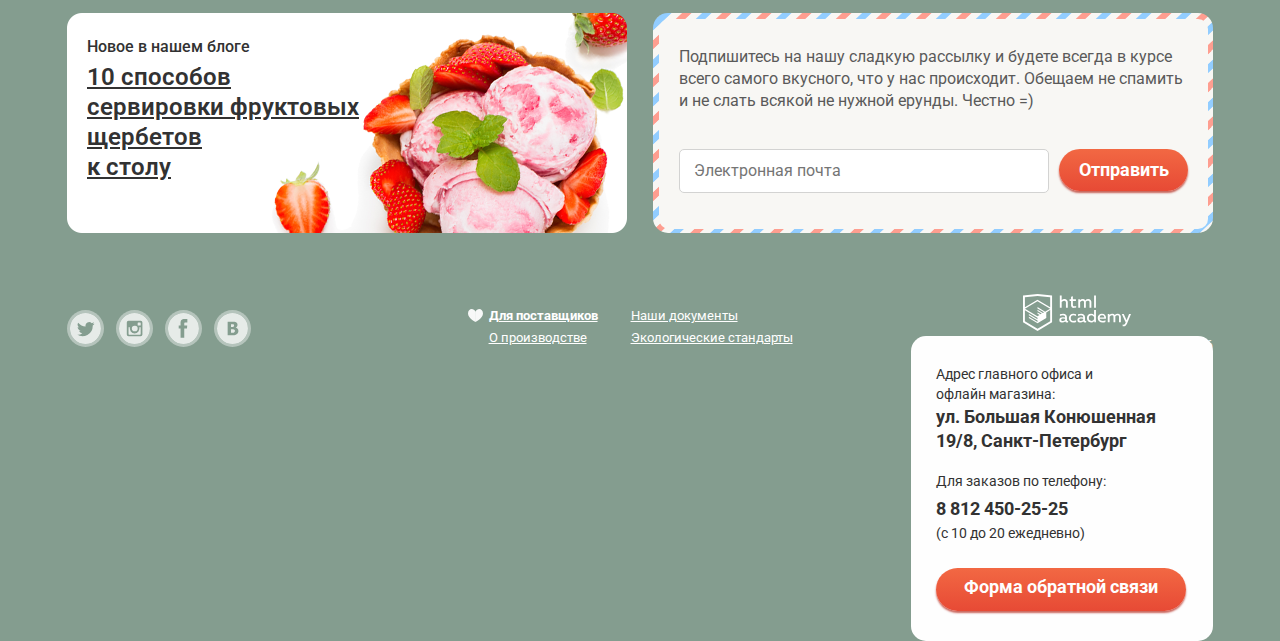
==== commit 03d0b36c: "дополнила разметку главной" ====
--- a/index.html
+++ b/index.html
@@ -3,185 +3,255 @@
   <head>
     <meta charset="utf-8">
     <title>HTML Academy: Глейси</title>
+    <link rel="stylesheet" href="https://fonts.googleapis.com/css?family=Roboto:400,700,500,300,900&subset=latin,cyrillic">
+    <link rel="stylesheet" href="css/normalize.css">
     <link rel="stylesheet" href="css/style.css">
   </head>
   <body>
-	  <header class="main-header">
-      <div class="container clearfix">
-        <nav class="main-navigation">
-          <ul>
-            <li>
-              <div class="index-logo">
-                <img src="img/logo.svg" alt="Gllacyshop">
-              </div>
-            </li>
-            <li>
-              <a href="#">Каталог</a>
-            </li>
-            <li>
-              <a href="#">Доставка и оплата</a>
-            </li>
-            <li>
-              <a href="#">О компании</a>
-            </li>
-          </ul>
-        </nav>
-        <div class="user-info">
-          <div class="search">
-            <img src="img/icon-search.svg" alt="Лупа»">
-          	<a class="page-search" href="#"></a>
-              <!--всплывающие окна-->
+    <input type="radio" id="btn-1" name="toggle" checked>
+    <input type="radio" id="btn-2" name="toggle">
+    <input type="radio" id="btn-3" name="toggle">
+    <div class="site-wrapper">
+      <div class="content-wrapper">
+	      <header class="main-header">
+          <div class="container clearfix">
+            <nav class="main-navigation">
+              <ul class="main-menu">
+                <li>
+                  <div class="index-logo">
+                    <img src="img/logo.svg" alt="Gllacyshop">
+                  </div>
+                </li>
+                <li class="active">
+                  <a href="#"><span class="line-1">Каталог</span></a>
+                    <ul class="sub-menu">
+                      <li><a href="#"><span class="underline"> Новинки</span></a></li>
+                      <li class="new"><a href="#">Сливочное</a></li>
+                      <li><a href="#">Щербеты</a></li>
+                      <li><a href="#">Фруктовый лед</a></li>
+                      <li><a href="#">Мелорин</a></li>
+                    </ul>
+                </li>
+                <li class="active-1">
+                  <a href="#"><span class="line-1">Доставка и оплата</span></a>
+                </li>
+                <li class="active-1">
+                  <a href="#"><span class="line-1">О Компании</span></a>
+                </li>
+              </ul>
+            </nav> 
+            <div class="user-info">
+              <ul>
+                <li class="active-search">
+                  <a class="info-btn search" href="#"></a>
+                  <form class="search-form" action="https://echo.htmlacademy.ru" method="post">
+                    <input type="search" name="search" placeholder="Что ищем?">
+                  </form>
+                </li>
+                <li class="active-login">
+                  <a class="info-btn login" href="#">Вход</a> 
+                  <form class="login-form" action="https://echo.htmlacademy.ru" method="post">
+                    <input type="email" name="email" placeholder="Электронная почта">
+                    <input type="password" name="password" placeholder="Пароль">
+                    <button class="login-btn" type="submit">Войти</button>
+                    <div class="reg">               
+                      <a class="restore" href="#">Забыли пароль?</a>
+                      <a class="newreg" href="#">Новая регистрация</a>
+                    </div>
+                  </form>
+                </li>
+                <li class="active-basket">
+                  <a class="info-btn basket" href="#">Пусто</a>
+                  <div class="basket-form">
+                    <div class="string-1">
+                      <button class="content-close" type="button">Закрыть</button>
+                      <img src="img/basket-1.png" class="foto-basket" alt="фото">
+                      <p class="ware">Пломбир с апельсиновым джемом</p>
+                      <p>1,5 кг х 200 руб.</p>
+                      <p>300 руб.</p>
+                    </div>
+                    <div class="string-2">
+                      <button class="content-close" type="button">Закрыть</button>
+                      <img src="img/basket-2.png" class="foto-basket" alt="фото">
+                      <p class="ware">Клубничный пломбир с присыпкой<br>   из белого шоколада</p>
+                      <p>1,5 кг х 300 руб.</p>
+                      <p>450 руб.</p>
+                    </div>
+                    <p class="total"><span class="delimiter">Итого: 750 руб.</p>
+                    <a class="buy" href="#">Оформить заказ</a>
+                  </div>
+                </li>
+              </ul>  
+            </div>  
+            <div class="info">
+            	<p class="time">C 10 до 20, ежедневно</p>
+            	<p class="telepfone">8 812 450-25-25</p>
+            </div>
           </div>
-          <div class="user-block">
-            <img src="img/icon-input.svg" alt="Вход»">
-            <a class="login" href="#">Вход</a> 
-              <!--всплывающие окна-->
+        </header>
+        <main>
+          <div class="container clearfix">
+            <div class="slider">
+              <div class="slide" id="slide1">
+                <div class="slide-title">Крем-брюле и пломбир с малиновым джемом</div>
+                <a class="slide-btn" href="#">Давайте оба!</a>
+              </div>
+              <div class="slide" id="slide2">
+                <div class="slide-title">Шоколадный пломбир и лимонный сорбет</div>
+                <a class="slide-btn" href="#">Давайте оба!</a>
+              </div>
+              <div class="slide" id="slide3">
+                <div class="slide-title">Пломбир с помадкой и клубничный щербет</div>
+                <a class="slide-btn" href="#">Давайте оба!</a>
+              </div>
+              <div class="slider-controls">
+                <label for="btn-1"></label>
+                <label for="btn-2"></label>
+                <label for="btn-3"></label>
+              </div>
+            </div>
+        		<div class="promo-card clearfix">
+        			<div class="card-1">
+                <img src="img/promo-card-1.png" alt="Малинка»">
+        				<h2 class="title-card">Малинка даром!</h2>
+        				<p class="promo-text">При покупки 2 кг любого фруктового мороженого, добавим<br> в ваш заказ банку малинового варенья бесплатно.</p>
+        				<a class="card-btn" href="#">Хочу варенье!</a>
+        			</div>
+        			<div class="card-2">
+                <img src="img/promo-card-2.png" alt="Шоколадка»">
+        				<h2 class="title-card">Шоколадки даром!</h2>
+        				<p class="promo-text">При покупки 2 кг пломбира, добавим в ваш заказ упаковку вкуснейшей шоколадной присыпки совершенно бесплатно.</p>
+        				<a class="card-btn" href="#">Хочу шоколадки!</a>
+        			</div>
+        		</div>
+        		<div class="product clearfix">
+        			<div class="product-preview">
+                <img src="img/hit.png" class="hit" alt="хит">
+        				<img src="img/product-foto-1.png" class="foto-preview" alt="фото1">
+        				<p class="price">310</p>
+                <p class="wt">/кг</p>
+                <img src="img/rub.svg" class="ruble" alt="P">
+        				<a class="preview-text" href="#"><span class="line">Сливочное с апельсиновым джемом и цитрусовой стружкой </span></a>
+        			</div>
+        			<div class="product-preview">
+        				<img src="img/hit.png" class="hit" alt="хит">
+        				<img src="img/product-foto-2.png" class="foto-preview" alt="фото2">
+        				<p class="price">380</p> 
+                <p class="wt">/кг</p>
+                <img src="img/rub.svg" class="ruble" alt="P">
+        				<a class="preview-text" href="#"><span class="line">Сливочно-кофейное с кусочками шоколада</span></a>
+        			</div>
+        			<div class="product-preview">
+        				<img src="img/hit.png" class="hit" alt="хит">
+        				<img src="img/product-foto-3.png" class="foto-preview" alt="фото3">
+        				<p class="price">355</p> 
+                <p class="wt">/кг</p>
+                <img src="img/rub.svg" class="ruble" alt="P">
+        				<a class="preview-text" href="#"><span class="line">Сливочно-клубничное с присыпкой из белого шоколада</span></a>
+        			</div>
+        			<div class="product-preview">
+        				<img src="img/hit.png" class="hit" alt="хит">
+        				<img src="img/product-foto-4.png" class="foto-preview" alt="фото4">
+        				<p class="price">415</p>
+                 <p class="wt">/кг</p>
+                 <img src="img/rub.svg" class="ruble" alt="P"> 
+        				<a class="preview-text" href="#"><span class="line">Сливочное крем-брюле с карамельной подливкой</span></a>
+        			</div>
+            </div>  
+        	  <article class="features clearfix">
+        			<h3 class="features-title">Магазин Глейси &mdash; это онлайн и офлайн магазин по продаже мороженого собственного производства на развес</h3>
+        			<div class="features-item-1">
+        				<img src="img/icone-1.svg" class="icon-1" alt="мороженко">
+        				<p class="features-text">Все наше мороженое изготавливается на собственном производстве, с использованием современного оборудования и проверенных временем технологий.</p>
+                <img src="img/icone-2.svg" class="icon-2" alt="листик">
+                <p class="features-text">Для приготовления мороженого используются настоящие сливки и молоко высочайшего качества. Все дополнительные ингредиенты и добавки произведены из натурального, экологически чистого сырья.</p>
+        			</div>
+        			<div class="features-item-2">
+        				<img src="img/icone-3.svg" class="icon-1" alt="корова">
+        				<p class="features-text">Закупка ингpедиентов производится только у проверенных фермерских хозяйств и компаний, с которыми нас связывает долговременное сотрудничество.</p>
+                <img src="img/icone-4.svg" class="icon-2" alt="градусник">
+                <p class="features-text">Доставка нашего мороженого до заказчиков осуществляется<br> в специальном термопаке, который не дает мороженому растаять в пути и позволяет ему сохранить свой превосходный вкус.</p>
+        			</div>
+        		</article>
+            <div class="info-block clearfix">
+          		<div class="content-blog">
+                <img src="img/foto-blog.png" class="fblog" alt="фон">
+          			<p class="blog-title">Новое в нашем блоге</p>
+          			<a class="blog-text" href="#">10 способов сервировки фруктовых щербетов<br> к столу</a>
+        			</div>
+        			<section class="subscription">
+                <div class="block">
+          				<p class="subscription-text">Подпишитесь на нашу сладкую рассылку и будете всегда в курсе всего самого вкусного, что у нас происходит. Обещаем не спамить и не слать всякой не нужной ерунды. Честно =)</p>
+          				<form>
+            				<input class="mail" type="email" name="login" placeholder="Электронная почта">
+            				<button class="block-btn" type="submit">Отправить</button>
+          				</form>
+                </div>  
+        			</section>
+            </div> 
           </div>
-          <div class="basket">
-            <img src="img/icon-basket.svg" alt="Корзина»">
-          	<a class="page-basket" href="#">Пусто</a>
-              <!--всплывающие окна-->
+        </main>
+        </div>
+        	<div class="contacts">
+            <script type="text/javascript" charset="utf-8" async src="https://api-maps.yandex.ru/services/constructor/1.0/js/?sid=mxUYdpGcXSEHkz-8OzGrY6fjhcl6sCZT&width=100%&height=429&lang=ru_RU&sourceType=constructor&scroll=true"></script>
+            <div class="container clearfix">
+              <div class="contacts-detail">
+                <div class="address">
+              		<p class="address contacts-title">Адрес главного офиса и<br> 
+              		офлайн магазина:</p>
+              		<p class="address contacts-info">ул. Большая Конюшенная<br>
+              		19/8, Санкт-Петербург</p>
+                </div>
+                <div class="phone">  
+              		<p class="phone contacts-title">Для заказов по телефону:</p>
+              		<p class="phone contacts-info">8 812 450-25-25</p>
+                </div>  
+                <div class="time">
+              		<p class="time contacts-title">(c 10 до 20 ежедневно)</p>
+                </div>  
+              		<a class="form-send" href="#">Форма обратной связи</a>  
+              </div>
+            </div>  
+        	</div>
+        <footer class="main-footer">
+          <div class="container clearfix">
+            <section class="footer-social">
+              <a class="social social-btn social-btn-tw" href="#">Tвиттер</a> 
+              <a class="social social-btn social-btn-inst" href="#">Инстаграм</a>
+              <a class="social social-btn social-btn-fb" href="#">Фейсбук</a>
+              <a class="social social-btn social-btn-vk" href="#">Вконтакт</a>
+            </section>
+            <div class="footer-detail">
+              <img src="img/heart.svg" class="heart" alt="сердце">
+              <div class="detail-1">
+              	<a class="detail-text bold" href="#">Для поставщиков</a>
+              	<a class="detail-text" href="#">О производстве</a>
+              </div>
+              <div class="detail-2">  
+              	<a class="detail-text" href="#">Наши документы</a>
+              	<a class="detail-text" href="#">Экологические стандарты</a>
+              </div>  
+            </div>
+            <section class="footer-copyright">
+              <div class="icon-logo">
+    	          <img src="img/logo-html.svg" alt="HTML academy">
+    	          <p>Сделано в <a href="#">HTML academy</a> &copy; 2016</p>
+              </div>
+            </section>
           </div>
-          <div class="info">
-          	<p class="time">C 10 до 20, ежедневно</p>
-          	<p class="telepfone">8 812 450-25-25</p>
-          </div>
+        </footer>
+        <div class="modal-content">
+          <button class="modal-content-close" type="button">Закрыть</button>
+          <p class="modal-content-title"> Мы обязательно вам ответим!</p>
+          <form class="commint-form" action="https://echo.htmlacademy.ru" method="post">
+            <input type="text" name="name" placeholder="Как вас зовут?" required>
+            <input type="text" name="email" placeholder="Ваша почта для ответа?" required>
+            <textarea name="comment" id="comment-field" placeholder="Напишите что-нибудь..."></textarea>
+            <button class="modal-btn" type="submit">Отправить</button>
+          </form>
         </div>
       </div>
-    </header>
-    <main class="container clearfix">
-  		<div class="promo">
-  			<div class="index-foto">
-    			<img src="img/promo-foto-1.png" width="647" height="584" alt="Рожок1»">
-          <h1>Крем - брюле и пломбир<br>
-          с малиновым джемом</h1>
-    			<button class="btn promo-1"></button>
-          <button class="btn promo-2"></button>
-          <button class="btn promo-3"></button>
-          <a class="btn" href="#">Давайте оба!</a>
-    		</div>
-  		</div>
-  		<div class="promo-card clearfix">
-  			<div class="card-1">
-          <img src="img/promo-card-1.png" alt="Малинка»">
-  				<h2 class="title-card">Малинка даром!</h2>
-  				<p class="promo-text">При покупки 2 кг любого фруктового мороженого, добавим в ваш заказ банку малинового варенья бесплатно.</p>
-  				<a class="btn" href="#">Хочу варенье!</a>
-  			</div>
-  			<div class="card-2">
-          <img src="img/promo-card-2.png" alt="Шоколадка»">
-  				<h2 class="title-card">Шоколадки даром!</h2>
-  				<p class="promo-text">При покупки 2 кг пломбира, добавим в ваш заказ упаковку вкуснейшей шоколадной присыпки совершенно бесплатно.</p>
-  				<a class="btn" href="#">Хочу шоколадки!</a>
-  			</div>
-  		</div>
-  		<div class="product clearfix">
-  			<div class="product-preview">
-          <img src="img/hit.png" class="hit" alt="хит">
-  				<img src="img/product-foto-1.png" class="foto-preview" alt="фото1">
-  				<p class="price">310 <img src="img/p.svg" class="ruble" alt="P"> &frasl;кг</p>
-  				<a class="preview-text" href="#">Сливочное с апельсиновым джемом и цитрусовой стружкой</a>
-  			</div>
-  			<div class="product-preview">
-  				<img src="img/hit.png" class="hit" alt="хит">
-  				<img src="img/product-foto-2.png" class="foto-preview" alt="фото2">
-  				<p class="price">380 <img src="img/p.svg" class="ruble" alt="P">&frasl;кг</p>
-  				<a class="preview-text" href="#">Сливочно-кофейное с кусочками шоколада</a>
-  			</div>
-  			<div class="product-preview">
-  				<img src="img/hit.png" class="hit" alt="хит">
-  				<img src="img/product-foto-3.png" class="foto-preview" alt="фото3">
-  				<p class="price">355 <img src="img/p.svg" class="ruble" alt="P"> &frasl;кг</p>
-  				<a class="preview-text" href="#">Сливочно-клубничное с присыпкой из белого шоколада</a>
-  			</div>
-  			<div class="product-preview">
-  				<img src="img/hit.png" class="hit" alt="хит">
-  				<img src="img/product-foto-4.png" class="foto-preview" alt="фото4">
-  				<p class="price">415 <img src="img/p.svg" class="ruble" alt="P"> &frasl;кг</p>
-  				<a class="preview-text" href="#">Сливочное крем-брюле с карамельной подливкой</a>
-  			</div>
-  		</div>
-  		<article class="features clearfix">
-        <!--<img src="img/waffle.jpg" class="fon-waffle" alt="фон">-->
-  			<h3 class="features-title">Магазин Глейси - это онлайн и офлайн магазин по продаже мороженого собственного производства на развес</h3>
-  			<div class="features-item">
-  				<img src="img/icone-1.svg" class="icon" alt="мороженко">
-  				<p class="features-text">Все наше мороженое изготавливается на собственном производстве, с использованием современного оборудования и проверенных временем технологий.</p>
-  			</div>
-  			<div class="features-item">
-  				<img src="img/icone-2.svg" class="icon" alt="листик">
-  				<p class="features-text">Для приготовления мороженого используются настоящие сливки и молоко высочайшего качества. Все дополнительные ингредиенты и добавки произведены из натурального, экологически чистого сырья.</p>
-  			</div>
-  			<div class="features-item">
-  				<img src="img/icone-3.svg" class="icon" alt="корова">
-  				<p class="features-text">Закупка ингоедиентов производится только у проверенных фермерских хозяйств и компаний, с которыми нас связывает долговременное сотрудничество.</p>
-  			</div>
-  			<div class="features-item">
-  				<img src="img/icone-4.svg" class="icon" alt="градусник">
-  				<p class="features-text">Доставка нашего мороженого до заказчика осуществляется в специальном термопаке, который не дает мороженому растаять в пути и позволит ему сохранить свой превосходный вкус.</p>
-  			</div>
-  		</article>
-      <div class="info clearfix">
-    		<div class="content-blog">
-          <img src="img/foto-blog.png" class="fblog" alt="фон">
-    			<p class="blog-title">Новое в нашем блоге</p>
-    			<a class="blog-text" href="#">10 способов сервировки фруктовых щербетов к столу</a>
-  			</div>
-  			<section class="subscription">
-          <img src="img/subscription.png" class="fon-subscription" alt="фон">
-  				<p class="subscription-text">Подпишитесь на нашу сладкую рассылку и будете всегда в курсе всего самого вкусного, что у нас происходит. Обещаем не спамить и не слать всякой не нужной ерунды. Честно =)</p>
-  				<form>
-    				<input type="email" name="login" placeholder="Электронная почта">
-    				<input type="submit" value="Отправить">
-  				</form>
-  			</section>
-      </div>
-    </main>
-    	<div class="contacts">
-        <script type="text/javascript" charset="utf-8" src="https://api-maps.yandex.ru/services/constructor/1.0/js/?sid=mxUYdpGcXSEHkz-8OzGrY6fjhcl6sCZT&amp;width=100%&amp;height=430&amp;lang=ru_RU&amp;sourceType=constructor"></script>
-        <div class="container clearfix">
-          <div class="contacts-detail">
-            <div class="contacts-all">
-          		<p class="contacts-title">Адрес главного офиса и<br> 
-          		офлайн магазина:</p>
-          		<p class="contacts-info">ул. Большая Конюшенная<br>
-          		19&frasl;8, Санкт-Петербург</p>
-          		<p class="contacts-title">Для заказов по телефону:</p>
-          		<p class="contacts-info">8 812 450-25-25</p>
-          		<p class="contacts-title">(c 10 до 20 ежедневно)</p>
-          		<a class="title-box" href="#">Форма обратной связи</a>
-              <!--всплывающие окна--> 
-            </div>  
-          </div>
-        </div>  
-    	</div>
-    <footer class="main-footer">
-      <div class="container clearfix">
-        <section class="footer-social">
-          <img src="img/icone-tw.svg" class="icon-social" alt="твиттер">
-          <a class="social-btn social-btn-tw" href="#"></a> 
-          <img src="img/icone-inst.svg" class="icon-social" alt="инстограм">
-	        <a class="social-btn social-btn-inst" href="#"></a>
-          <img src="img/icone-fb.svg" class="icon-social" alt="фейсбук">
-	        <a class="social-btn social-btn-fb" href="#"></a>
-          <img src="img/icone-vk.svg" class="icon-social" alt="вконтакт">
-          <a class="social-btn social-btn-vk" href="#"></a>
-        </section>
-        <div class="detail">
-          <img src="img/heart.svg" class="heart" alt="сердце">
-        	<a class="detail-text" href="#">Для поставщиков</a>
-        	<a class="detail-text" href="#">О производстве</a>
-        	<a class="detail-text" href="#">Наши документы</a>
-        	<a class="detail-text" href="#">Экологические стандарты</a>
-        </div>
-        <section class="footer-copyright">
-          <div class="icon-logo">
-            <a href="#" alt="HTML"></a>
-	            <img src="img/logo-html.svg" alt="HTML academy">
-	          <p>Сделано в HTML academy &copy; 2016</p>
-          </div>
-        </section>
-      </div>
-    </footer>
+    </div>
+    <script src="js/script.js"></script>
   </body>
 </html>
--- a/css/style.css
+++ b/css/style.css
@@ -1,32 +1,1929 @@
 body {
-font-size: 16px; 
-line-height: 22px;
-color: #323232; 
-font-weight: normal;
-font-family: "Roboto", sans-serif;
-background: #88a294;
-}
+  background: #849d8f;
+  color: #323232;
+  font-weight: 400;
+  font-size: 16px;
+  line-height: 22px;
+  font-family: "Roboto", "Arial", sans-serif;
+  margin: 0;
+}
+.inner-page {
+  color: #ffffff;
+}
+h1 {
+  font-size: 60px; 
+  line-height: 60px;
+  color: #ffffff; 
+  font-weight: 700;
+  font-family: "Roboto", "Arial", sans-serif;
+}
+.inner-page h1 {
+  position: relative;
+  font-size: 35px; 
+  line-height: 41px;
+  color: #ffffff; 
+  font-weight: 700;
+  font-family: "Roboto", "Arial", sans-serif;
+  margin: 0;
+  padding: 0;
+  top: 4px;
+}
+h2 {
+  font-size: 35px; 
+  line-height: 41px;
+  color: #ffffff; 
+  font-weight: 700;
+  font-family: "Roboto", "Arial", sans-serif;
+}
+h3 {
+  font-size: 24px; 
+  line-height: 30px;
+  color: #323232; 
+  font-weight: 500;
+  font-family: "Roboto", "Arial", sans-serif;
+}
+.line-1 {
+  border-bottom: 1px solid rgba(255, 255, 255, 0.2);
+}
+.line {
+  border-bottom: 1px solid rgba(255, 255, 255, 0.2);
+}
+.line:hover,
+.line:active {
+  border-bottom: 1px solid #ffbc9e;
+}
+.inner-page .line-1:hover,
+.inner-page .line-1:active {
+  border: none;
+}
+.clearfix::after {
+  content: "";
+  display: table;
+  clear: both;
+}
+.container {
+  width: 1146px;
+  margin: 0 auto;
+  padding: 0 27px;
+}
+.main-header {
+  color: #ffffff;
+}
+.main-navigation {
+  float: left;
+  width: 870px; 
+  min-height: 63px;
+}
+.main-navigation ul {
+  margin: 0;
+  padding: 0;
+  list-style: none;
+  font-size: 0;
+}
+.main-navigation li {
+  display: inline-block;
+  vertical-align: top;
+  font-size: 16px;
+  line-height: 18px;
+  font-weight: 700;
+}
+.main-menu > li {
+  display: inline-block;
+  position: relative;
+  z-index: 1;
+}
+.main-navigation a {
+  display: block;
+  padding: 6px 14px 8px 14px;
+  margin-top: 23px;
+  color: #ffffff;
+  text-decoration: none;
+}
+.main-menu > .active > a:hover {
+	color: #333333;
+	background: #f7f6f3;
+	border-radius: 16px;
+}
+.inner-page .active a {
+  background: #d07058;
+  border-radius: 16px; 
+  border: none;
+}
+.inner-page .active a:hover {
+  background: #d07058;
+  border-radius: 16px;
+  color: #ffffff;
+}
+.main-navigation a:active {
+  box-shadow: inset 0px 2px 1px 0px rgba(105, 105, 105, 0.74);
+}
+.active-1 a:hover {
+  color: #333333;
+  background: #f7f6f3;
+  border-radius: 16px;
+}
+.main-menu .sub-menu {
+  position: absolute;
+  min-width: 123px;
+  min-height: 170px;
+  margin: 0;
+  padding: 0;
+  list-style: none;
+  background: #f8f7f4;
+  color: #323232;
+  top: 60px;
+  left: -7px;
+  border-radius: 5px;
+  display: none;
+  box-shadow: 0px 20px 20px 0px rgba(0, 0, 0, 0.4);
+}
+.sub-menu li {
+  margin: 0;
+  padding: 0;
+  margin-top: 7px;
+}
+.underline {
+  position: relative;
+  font-weight: 700;
+  padding-bottom: 5px;
+}
+.underline::after {
+  position: absolute;
+  display: block;
+  content: "";
+  height: 1px;
+  width: 120px;
+  background: #d1d0ce;
+  left: -10px;
+  top: 30px;
+}
+.mane-navigation .active {
+  position: relative;
+}
+.main-navigation .active::after {
+  content: "";
+  position: absolute;
+  width: 100%;
+  height: 10px;
+  background-color: transparent;
+}
+li .new {
+	padding-top: 7px;
+}
+.main-menu .sub-menu a {
+  display: block;
+  width: 123px;
+  font-size: 14px;
+  line-height: 16px;
+  font-weight: 400;
+  margin: 0;
+  padding: 0;
+  color: #333333;
+  padding-top: 3px;
+  padding-left: 20px;
+  padding-bottom: 5px;
+  
+ }
+.main-menu .sub-menu a:hover {
+	background: #fbded7;
+	box-shadow: none;
+	color: #333333;
+} 
+.main-menu .sub-menu a:active {
+	background: #f6b5a5;
+	box-shadow: none;
+	color: #333333;
+}       
+.main-menu > li:hover .sub-menu {
+	display: block;
+}
+.index-logo {
+	position: relative;
+	left:-5px;
+}
+.main-navigation img {
+	margin-right: 10px;
+	margin-top: 10px;
+}
+.main-navigation .logo-inner {
+  position: relative;
+  top: -25px;
+  left:-5px;
+  float: left;
+  width: 153px;
+  height: 63px;
+  padding: 0;
+  margin-right: 10px;
+}
+.main-navigation .logo-inner img{
+  width: 153px;
+  height: 63px;
+}
+.main-navigation .logo-inner:hover {
+  background: none;
+}
+.user-info {
+  float: right;
+  max-width: 267px; 
+  min-height: 40px;
+  position: relative;
+  margin-bottom: 21px;
+}
+.info-btn {
+  color: #ffffff;
+  text-decoration: none;
+  display: block;
+}
+.info-btn:hover {
+  color: #323232;
+  background: #f7f6f3;
+  border-radius: 16px;
+}
+.user-info ul {
+  margin: 0;
+  padding: 0;
+  list-style: none;
+  font-size: 0;
+}
+.user-info li {
+  display: inline-block;
+  vertical-align: top;
+  font-size: 14px;
+  line-height: 16px;
+  font-weight: 500;
+  margin-top: 20px;
+}
+.search {
+  position: relative;
+  display: inline-block;
+  width: 32px;
+  height: 32px;
+  border-radius: 16px;
+  background: rgba(255, 255, 255, 0.2);
+  margin-left: 5px;
+  top: 2px;
+}
+.search::before {
+  content: "";
+  position: absolute;
+  top: 8px;
+  left: 7px;
+  width: 17px;
+  height: 17px;
+  background: url("../img/sprite.svg") no-repeat;
+  background-position: 0px 0px;
+}
+.search:hover::before {
+  background-position: -25px 0px;
+}
+.search::after {
+  content: "";
+  position: absolute;
+  display: block;
+  height: 10px;
+  width: 100%;
+  bottom: -10px;
+}
+.search-form {
+  position: absolute;
+  min-width: 341px;
+  min-height: 84px;
+  background: #f8f7f4;
+  right: 230px;
+  top: 60px;
+  box-shadow: 0px 20px 20px 0px rgba(0, 0, 0, 0.4);
+  border-radius: 6px;
+  z-index: 1;
+  /*display: none;*/
+}
+.search-form input[type="search"] {
+  min-width: 311px;
+  margin: 0;
+  margin-bottom: 20px;
+  padding-left: 13px;
+  padding-top: 9px;
+  padding-bottom: 9px;
+  font-size: 14px; 
+  line-height: 24px;
+  color: #999999; 
+  font-weight: 400;
+  font-family: "Roboto", "Arial", sans-serif;
+  border-radius: 5px;
+  border: 1px solid #d3d3d2;
+  margin-left: 15px;
+  margin-top: 18px; 
+}
+.active-search > .search:hover ~ .search-form {
+  display: block;
+}
+ .search::after:hover ~ .search-form {
+	display: block;
+}
+.search-form:hover {
+  display: block;
+}
+input[type="search"]:hover {
+	border: 2px solid #d3d3d2;
+}
+.search-form > .search-tip:focus {
+	position: relative;
+}
+.search-form > .search-tip > label:focus {
+	position: absolute;
+	top: 30px;
 
-h1 {
-font-size: 60px; 
-line-height: 60px;
-color: #ffffff; 
-font-weight: bold;
-font-family: "Roboto", sans-serif;
-}
+}
+.login { 
+  position: relative;
+  width: 48px;
+  max-height: 32px;
+  border-radius: 16px;
+  background: rgba(255, 255, 255, 0.2);
+  padding-left: 44px;
+  padding-top: 8px;
+  padding-bottom: 9px;
+  margin-left: 10px;
+  margin-right: 10px;
+  top: 2px;
+} 
+.login::before {
+  content: "";
+  position: absolute;
+  top: 6px;
+  left: 15px;
+  width: 20px;
+  height: 20px;
+  background: url("../img/sprite.svg") no-repeat;
+  background-position: 0px -20px;
+}
+.login:hover::before {
+  background-position: -25px -20px;
+}
+.login::after {
+  content: "";
+  position: absolute;
+  display: block;
+  height: 10px;
+  width: 100%;
+  bottom: -10px;
+}
+.login-form {
+  position: absolute;
+  min-width: 277px;
+  min-height: 84px;
+  background: #f8f7f4;
+  right: 125px;
+  top: 60px;
+  box-shadow: 0px 20px 20px 0px rgba(0, 0, 0, 0.4);
+  border-radius: 6px;
+  z-index: 1;
+  display: none;
+}
+.login-form input[type="email"] {
+  min-width: 225px;
+  margin: 0;
+  margin-bottom: 20px;
+  padding-left: 13px;
+  margin-top: 18px;
+  padding-top: 9px;
+  padding-bottom: 9px;
+  font-size: 14px; 
+  line-height: 24px;
+  color: #999999; 
+  font-weight: 400;
+  font-family: "Roboto", "Arial", sans-serif;
+  border-radius: 5px;
+  border: 1px solid #d3d3d2;
+  margin-left: 20px; 
+}
+.login-form input[type="password"] {
+  min-width: 225px;
+  margin: 0;
+  margin-bottom: 20px;
+  padding-left: 13px;
+  padding-top: 9px;
+  padding-bottom: 9px;
+  font-size: 14px; 
+  line-height: 24px;
+  color: #999999; 
+  font-weight: 400;
+  font-family: "Roboto", "Arial", sans-serif;
+  border-radius: 5px;
+  border: 1px solid #d3d3d2;
+  margin-left: 20px; 
+}
+.login-form input[type="email"],
+.login-form input[type="password"]:hover {
+  border: 2px solid #d3d3d2;
+}
+.login-btn {
+  display: inline-block;
+  position: relative;
+  left: 20px;
+  bottom: 23px;
+  min-height: 43px;
+  min-width: 100px;
+  background-color: #e84d37;
+  border-radius: 20px;
+  border: none;
+  margin-top: 25px;
+  font-size: 18px; 
+  line-height: 24px;
+  color: #ffffff;
+  font-weight: 700;
+  font-family: "Roboto", "Arial", sans-serif;
+  background: -moz-linear-gradient(top, #f26843 0%, #e74a35 100%);
+  background: -webkit-linear-gradient(top, #f26843 0%, #e74a35 100%);
+  background: linear-gradient(to bottom, #f26843 0%, #e74a35 100%);
+  box-shadow: 0 2px 2px rgba(172, 16, 0, 0.64);
+}
+.login-btn:hover {
+  background: -moz-linear-gradient(top, #f58669 0%, #ec6f5e 100%);
+  background: -webkit-linear-gradient(top, #f58669 0%, #ec6f5e 100%);
+  background: linear-gradient(to bottom, #f58669 0%, #ec6f5e 100%);
+  box-shadow: 0 2px 2px rgba(172, 16, 0, 1);
+}
+.login-btn:active {
+  background: -moz-linear-gradient(top, #d84732 0%, #e1613e 100%);
+  background: -webkit-linear-gradient(top, #d84732 0%, #e1613e 100%);
+  background: linear-gradient(to bottom, #d84732 0%, #e1613e 100%);
+  box-shadow: inset 0 2px 2px rgba(172, 16, 0, 1);
+} 
+.login-btn:focus {
+  outline: none;
+}
+.reg {
+  position: absolute;
+  left:140px;
+  bottom: 30px;
+}
+.login-form a {
+  display:block;
+  text-decoration: underline;
+  font-size: 13px; 
+  line-height: 14px;
+  color: #323232;
+  font-weight: 400;
+  font-family: "Roboto", "Arial", sans-serif;
+}
+.login-form a:hover,
+.login-form a:active {
+  color:#ffbc9e;
+}
+.restore {
+  margin-bottom: 5px;
+}
+.active-login > .login:hover ~ .login-form {
+	display: block;
+}
+.login::after:hover ~ .login-form {
+	display: block;
+}
+.login-form:hover {
+  display: block;
+}
+.basket {
+  position: relative;
+  width: 73px;
+  max-height: 32px;
+  border-radius: 16px;
+  background: rgba(255, 255, 255, 0.2);
+  padding-left: 44px;
+  padding-top: 8px;
+  padding-bottom: 9px;
+  top: 2px;
+}
+.basket::before {
+  content: "";
+  position: absolute;
+  top: 6px;
+  left: 17px;
+  width: 22px;
+  height: 22px;
+  background: url("../img/sprite.svg") no-repeat;
+  background-position: 0px -40px;
+}
+.basket:hover::before {
+  background-position: -25px -40px;
+}
+.basket:active::before {
+  background-position: -25px -40px;
+}
+.basket::after {
+  content: "";
+  position: absolute;
+  display: block;
+  height: 10px;
+  width: 100%;
+  bottom: -10px;
+}
+.basket-form {
+  position: absolute;
+  right: 0px;
+  top: 60px;
+  min-width: 539px;
+  min-height: 242px;
+  background: #f8f7f4;
+  font-size: 13px; 
+  line-height: 16px;
+  color: #323232;
+  font-weight: 400;
+  font-family: "Roboto", "Arial", sans-serif;
+  box-shadow: 0px 20px 20px 0px rgba(0, 0, 0, 0.4);
+  border-radius: 5px;
+  z-index: 1;
+  display: none;
+}
+.active-basket > .basket:hover ~ .basket-form {
+	display: block;
+}
+ .basket::after:hover ~ .basket-form {
+	display: block;
+}
+.basket-form:hover {
+  display: block;
+} 
+.string-1 {
+  position: relative;
+  display: inline-block;
+  vertical-align: top;
+}
+.content-close {
+  position: absolute;
+  top: 10px;
+  left: 20px;
+  width: 12px;
+  height: 12px;
+  font-size: 0;
+  background-color: transparent;
+  border: 0;
+  outline: 0;
+}
+.content-close::before,
+.content-close::after {
+  content: "";
+  position: absolute;
+  left: 1px;
+  top: 50px;
+  width: 12px;
+  height: 1px;
+  background-color: #333333;
+  border-radius: 1px;
+}
+.string-2 {
+  position: relative;
+  display: inline-block;
+  vertical-align: top;
+}
+.content-close {
+  position: absolute;
+  top: 10px;
+  left: 20px;
+  width: 12px;
+  height: 12px;
+  font-size: 0;
+  background-color: transparent;
+  border: 0;
+  outline: 0;
+}
+.content-close::before,
+.content-close::after {
+  content: "";
+  position: absolute;
+  left: 1px;
+  top: 25px;
+  width: 12px;
+  height: 1px;
+  background-color: #333333;
+  border-radius: 1px;
+}
+.content-close::before {
+  transform: rotate(45deg);
+}
+.content-close::after {
+  transform: rotate(-45deg);
+}
+.foto-basket {
+  margin-left: 40px;
+  margin-top: 20px;
+  margin-right: 12px;
+}
+.string-1 p {
+  display: inline-block;
+  margin:0;
+  vertical-align: top;
+  margin-top: 30px;
+  margin-right: 27px; 
+}
+.string-1 p:last-child {
+  margin-right: 0;
+}
+.string-2 p {
+  display: inline-block;
+  vertical-align: top;
+  margin-top: 25px; 
+  margin-right: 27px;
+}
+.string-2 p:last-child {
+  margin-right: 0;
+}
+.delimiter {
+  position: relative;
+}
+.delimiter::after {
+  position: absolute;
+  display: block;
+  content: "";
+  height: 1px;
+  width: 510px;
+  background: #cacac7;
+  right: 0px;
+  bottom: 32px;
 
-h2 {
-font-size: 35px; 
-line-height: 41px;
-color: #ffffff; 
-font-weight: bold;
-font-family: "Roboto", sans-serif;
+}
+.total {
+  text-align: right;
+  margin-right: 12px;
+  margin-top: 20px;
+  font-size: 15px;
+  line-height: 18px;
+  font-weight: 700;
+}
+.buy {
+  display: inline-block;
+  position: absolute;
+  text-decoration: none;
+  right: 10px;
+  bottom: 18px;
+  font-size: 18px; 
+  line-height: 24px;
+  color: #ffffff; 
+  font-weight: 700;
+  background-color: #e84d37;
+  max-width: 170px;
+  text-align: center;
+  border-radius: 24px;
+  padding-top: 9px;
+  padding-bottom: 13px;
+  padding-left: 15px;
+  padding-right: 15px;
+  background: -moz-linear-gradient(top, #f26843 0%, #e74a35 100%);
+  background: -webkit-linear-gradient(top, #f26843 0%, #e74a35 100%);
+  background: linear-gradient(to bottom, #f26843 0%, #e74a35 100%);
+  box-shadow: 0 2px 2px rgba(172, 16, 0, 0.64);
+}
+.buy:hover {
+  background: -moz-linear-gradient(top, #f58669 0%, #ec6f5e 100%);
+  background: -webkit-linear-gradient(top, #f58669 0%, #ec6f5e 100%);
+  background: linear-gradient(to bottom, #f58669 0%, #ec6f5e 100%);
+  box-shadow: 0 2px 2px rgba(172, 16, 0, 1);
+}
+.buy:active {
+  border-radius: 24px;
+  background: -moz-linear-gradient(top, #d84732 0%, #e1613e 100%);
+  background: -webkit-linear-gradient(top, #d84732 0%, #e1613e 100%);
+  background: linear-gradient(to bottom, #d84732 0%, #e1613e 100%);
+  box-shadow: inset 0 2px 2px rgba(172, 16, 0, 1);
+} 
+.info {
+  float: right;
+  text-align: right;
+  margin: 0;
+}
+.time {
+  font-size: 14px;
+  line-height: 16px;
+  font-weight: 700;
+  margin: 0;
+  margin-top: -3px;
+  margin-bottom: 5px;
+}
+.telepfone {
+  font-size: 22px;
+  line-height: 24px;
+  font-weight: 800;
+  margin: 0;
+  margin-left: 5px;
+}
+.site-wrapper {
+  min-width: 1146px;
+  min-height: 584px;
+  background-color: #849d8f;
+  background-image: url("../img/slide-3.png");
+  background-repeat: no-repeat;
+  background-position: top center;
+  transition: background-image 0.5s ease, background-color 0.5s ease;
+}
+.site-wrapper:before,
+.site-wrapper:after {
+  content: "";
+  visibility: hidden;
+}
+.site-wrapper:before,
+.site-wrapper:after {
+  background-image: url("../img/slide-1.png");
+}
+.site-wrapper:after {
+  background-image: url("../img/slide-2.png");
+}
+.content-wrapper {
+  width: 1200px;
+  margin: 0 auto;
+  padding: 0 27px;
+}
+.slider {
+  position: relative;
+  padding-top: 273px;
+  text-align: center;
+  color: #ffffff;
+}
+.slide {
+  display: none;
+}
+.slide-title {
+  position: relative;
+  width: 700px;
+  margin: 0 auto;
+  font-size: 60px; 
+  line-height: 60px;
+  color: #ffffff; 
+  font-weight: 800;
+  margin-bottom: 30px;
+}
+.slide-btn {
+  display: inline-block;
+  margin-bottom: 41px;
+  padding: 12px 41px;
+  font-weight: 600;
+  font-size: 31px;
+  line-height: 41px;
+  vertical-align: top;
+  color: #ffffff;
+  text-decoration: none;
+  text-shadow: 0 2px 5px rgba(160, 32, 11, 0.76);
+  background: #e84d37;
+  background: -moz-linear-gradient(top, #f26843 0%, #e74a35 100%);
+  background: -webkit-linear-gradient(top, #f26843 0%, #e74a35 100%);
+  background: linear-gradient(to bottom, #f26843 0%, #e74a35 100%);
+  border-radius: 25px;
+  box-shadow: 0 2px 2px rgba(172, 16, 0, 0.64);
+}
+.slide-btn:hover {
+  background: -moz-linear-gradient(top, #f58669 0%, #ec6f5e 100%);
+  background: -webkit-linear-gradient(top, #f58669 0%, #ec6f5e 100%);
+  background: linear-gradient(to bottom, #f58669 0%, #ec6f5e 100%);
+  box-shadow: 0 2px 2px rgba(172, 16, 0, 1);
 }
 
-h3 {
-font-size: 24px; 
-line-height: 30px;
-color: #323232; 
-font-weight: bold;
-font-family: "Roboto", sans-serif;
-}+.slide-btn:active {
+  background: -moz-linear-gradient(top, #d84732 0%, #e1613e 100%);
+  background: -webkit-linear-gradient(top, #d84732 0%, #e1613e 100%);
+  background: linear-gradient(to bottom, #d84732 0%, #e1613e 100%);
+  box-shadow: inset 0 2px 2px rgba(172, 16, 0, 1);
+}
+input[type="radio"] {
+  display: none;
+}
+.slider-controls {
+  position: absolute;
+  bottom: 25px;
+  left: 0;
+  z-index: 20;
+  font-size: 0;
+}
+.slider-controls label {
+  position: relative;
+  display: inline-block;
+  width: 17px;
+  height: 17px;
+  margin-right: 8px;
+  bottom: 35px;
+  vertical-align: top;
+  background-color: transparent;
+  border: 2px solid #ffffff;
+  border-radius: 50%;
+  cursor: pointer;
+}
+#btn-1:checked ~ .site-wrapper #slide1,
+#btn-2:checked ~ .site-wrapper #slide2,
+#btn-3:checked ~ .site-wrapper #slide3 {
+  display: block;
+}
+#btn-1:checked ~ .site-wrapper {
+  background-color: #849d8f;
+  background-image: url("../img/slide-3.png");
+}
+
+#btn-2:checked ~ .site-wrapper {
+  background-color: #8996a6;
+  background-image: url("../img/slide-2.png");
+}
+
+#btn-3:checked ~ .site-wrapper {
+  background-color: #9d8b84;
+  background-image: url("../img/slide-1.png");
+}
+#btn-1:checked ~ .site-wrapper label[for="btn-1"],
+#btn-2:checked ~ .site-wrapper label[for="btn-2"],
+#btn-3:checked ~ .site-wrapper label[for="btn-3"] {
+  background-color: #ffffff;
+}
+.title-page {
+  position: relative;
+  top: -19px;
+}
+.breadcrumbs {
+  margin: 0;
+  padding: 0;
+  list-style: none;
+  font-size: 14px; 
+  line-height: 16px;
+  color: #ffffff; 
+  font-weight: 400;
+  font-family: "Roboto", "Arial", sans-serif;
+}
+.breadcrumbs li {
+  position: relative;
+  display: inline;
+  padding-right: 4px; 
+}
+.quote {
+  quotes: \00bb;
+}
+.breadcrumbs a {
+  color: #ffffff;
+  text-decoration: none;
+}
+.breadcrumbs a:hover,
+.breadcrumbs a:active  {
+  color:#ffbc9e;
+}
+.filters-all {
+  margin: 0;
+  padding: 0;
+  margin-bottom: 42px;
+}
+.filters {
+  display: inline-block;
+  vertical-align: top;
+  font-size: 14px; 
+  line-height: 16px;
+  color: #ffffff; 
+  font-weight: 500;
+  margin-right: 12px;
+  margin-bottom: 3px;
+}
+.filters:nth-child(3) {
+  margin-right: 0;
+}
+.filters:nth-child(5) {
+  margin-right: 0;
+}
+
+.filter-collating {
+  min-width: 193px;
+}
+.filter-title {
+  margin: 0;
+  padding: 0;
+  margin-top: 12px;
+  padding-left: 15px;
+  margin-bottom: 7px;
+} 
+select {
+  position: relative;
+  min-width: 173px;
+  min-height: 36px;
+  font-size: 16px; 
+  line-height: 18px;
+  color: #ffffff; 
+  font-weight: 500;
+  border-radius: 16px;
+  padding: 10px 10px;
+  background: rgba(255, 255, 255, 0.2);
+  border: none;
+}
+select:focus {
+  outline: none;
+}
+select:hover {
+  min-width: 173px;
+  min-height: 36px;
+  font-size: 16px; 
+  line-height: 18px;
+  color: #323232; 
+  font-weight: 500;
+  border-radius: 16px;
+  padding: 10px 10px;
+  background: rgba(255, 255, 255, 1);
+  border: none;
+}
+.filter-price {
+  width: 218px;
+}
+.range-controls {
+  position: relative;
+  width: 218px;
+  height: 36px;
+  background: rgba(255, 255, 255, 0.2);
+  border-radius: 20px;
+}
+.range-controls::before {
+  content: "";
+  position: absolute;
+  top: 16px;
+  left:16px;
+  width: 188px;
+  height: 4px;
+  background: rgba(255, 255, 255, 0.2);
+}
+.range-controls::after {
+  content: "";
+  position: absolute;
+  top: 16px;
+  left: 55px;
+  width: 95px;
+  height: 4px;
+  background: rgba(255, 255, 255, 0.8);
+  box-shadow: 0px 2px 2px 0px rgba(0, 0, 0, 0.1);
+}
+.scale::before {
+  content: "";
+  position: absolute;
+  top: 8px;
+  left: 35px;
+  width: 20px;
+  height: 20px;
+  border-radius: 10px;
+  background: rgb(248, 247, 244);
+  box-shadow: 0px 2px 2px 0px rgba(0, 0, 0, 0.1);
+  z-index: 1;
+}
+.scale:hover::before {
+	cursor: pointer;
+}
+.scale::after {
+  content: "";
+  position: absolute;
+  top: 8px;
+  left: 132px;
+  width: 20px;
+  height: 20px;
+  border-radius: 10px;
+  background: rgb(248, 247, 244);
+  box-shadow: 0px 2px 2px 0px rgba(0, 0, 0, 0.1);
+  z-index: 1;
+}
+.scale:hover::after {
+	cursor: pointer;
+}
+.filter-fat {
+  width: 416px;
+}
+.fat-button {
+  position: relative;
+  width: 416px;
+  height: 36px;
+  background: rgba(255, 255, 255, 0.2);
+  border-radius: 20px;
+  font-size: 16px; 
+  line-height: 18px;
+  color: #ffffff; 
+  font-weight: 400;
+}
+.inner-page input[type="radio"] {
+  display: inline-block;
+  margin-left: 25px;
+  margin-top: 12px;
+}
+.filter-topping {
+  width: 702px;
+}
+.topping-button {
+  position: relative;
+  width: 702px;
+  height: 36px;
+  background: rgba(255, 255, 255, 0.2);
+  border-radius: 20px;
+  font-size: 16px; 
+  line-height: 18px;
+  color: #ffffff; 
+  font-weight: 400;
+}
+.inner-page input[type="checkbox"] {
+  display: inline-block;
+  margin-left: 25px;
+  margin-top: 12px;
+}
+.box-use {
+  width: 143px;
+  height: 36px;
+  font-size: 16px; 
+  line-height: 18px;
+  color: #ffffff; 
+  font-weight: 400;
+  border: 2px solid #ffffff;
+  background: rgba(255, 255, 255, 0.2);
+  border-radius: 20px;
+  margin-top: 35px;
+  color: #ffffff;
+}
+.box-use:hover {
+  color: #323232;
+  background-color: #ffffff;
+  border:none;
+}
+.box-use:active {
+  color: #323232;
+  background-color: #ededed;
+  box-shadow: inset 0px 2px 1px 0px rgba(105, 105, 105, 0.8);
+  border: none;
+}
+.box-use:focus {
+  outline: none;
+}
+.promo {
+ margin-bottom: 35px;
+}
+.index-foto{
+  height: 495px;
+  text-align: center;
+}
+.promo-card {
+  margin-bottom: 35px;
+}
+.card-1 {
+  position: relative;
+  float: left;
+  width: 560px;
+  min-height: 229px;
+}
+.card-2 {
+  position: relative;
+  float: right;
+  width: 560px;
+  min-height: 229px;
+}
+.promo-text {
+  position: absolute;
+  left: 19px;
+  top: 54px;
+  font-size: 18px; 
+  line-height: 22px;
+  color: #ffffff; 
+  font-weight: 700;
+}
+.title-card{
+  position: absolute;
+  left: 19px;
+  top: -14px;
+}
+.card-btn {
+  position: absolute;
+  text-decoration: none;
+  right: 21px;
+  bottom: 27px;
+  font-size: 18px; 
+  line-height: 24px;
+  color: #ffffff; 
+  font-weight: 700;
+  background-color: #e84d37;
+  max-width: 189px;
+  text-align: center;
+  border-radius: 24px;
+  padding-top: 9px;
+  padding-bottom: 13px;
+  padding-left: 23px;
+  padding-right: 22px;
+  background: -moz-linear-gradient(top, #f26843 0%, #e74a35 100%);
+  background: -webkit-linear-gradient(top, #f26843 0%, #e74a35 100%);
+  background: linear-gradient(to bottom, #f26843 0%, #e74a35 100%);
+  box-shadow: 0 2px 2px rgba(172, 16, 0, 0.64);
+}
+.promo-card a:hover {
+  background: -moz-linear-gradient(top, #f58669 0%, #ec6f5e 100%);
+  background: -webkit-linear-gradient(top, #f58669 0%, #ec6f5e 100%);
+  background: linear-gradient(to bottom, #f58669 0%, #ec6f5e 100%);
+  box-shadow: 0 2px 2px rgba(172, 16, 0, 1);
+}
+.promo-card a:active {
+  background: -moz-linear-gradient(top, #d84732 0%, #e1613e 100%);
+  background: -webkit-linear-gradient(top, #d84732 0%, #e1613e 100%);
+  background: linear-gradient(to bottom, #d84732 0%, #e1613e 100%);
+  box-shadow: inset 0 2px 2px rgba(172, 16, 0, 1);
+} 
+.product {
+  margin-bottom: 40px;
+}
+.product-preview {
+  position: relative;
+  float: left;
+  max-width: 267px;
+  max-height: 340px;
+  margin-right: 26px;
+}
+.product .product-preview:nth-child(4n)  {
+  margin-right: 0;
+}
+.hit {
+  position: absolute;
+  left: 1px;
+}
+.product-preview a {
+  display:block;
+  font-size: 16px; 
+  line-height: 22px;
+  color: #ffffff; 
+  font-weight: 400;
+  text-align: center;
+  margin-top: 7px;
+  text-decoration: none;
+}
+.product-preview a:hover,
+.product-preview a:active {
+  color:#ffbc9e;
+}
+.product-preview-mini img {
+	z-index: 1;
+}
+.price {
+  position: absolute;
+  font-size: 45px; 
+  line-height: 45px;
+  color: #ffffff; 
+  font-weight: 600;
+  bottom: 24px;
+  text-shadow: 0px 1px 3px rgba(49, 50, 53, 0.5);
+  z-index: 1;
+}
+.wt {
+  position: absolute;
+  font-size: 30px; 
+  line-height: 45px;
+  color: #ffffff; 
+  font-weight: 600;
+  bottom: 32px;
+  left:112px;
+  text-shadow: 0px 1px 3px rgba(49, 50, 53, 0.5);
+  z-index: 1;
+}
+.ruble {
+	position: absolute;
+	left:80px;
+	bottom: 70px;
+	z-index: 1;
+} 
+.product-mini {
+  font-size: 0px;
+  margin-bottom: 42px;
+  text-align: center;
+}
+.product-preview-mini {
+  position: relative;
+  display: inline-block;
+  width: 267px;
+  min-height: 325px;
+  margin-right: 26px;
+  margin-bottom: 38px; 
+  vertical-align: top;
+  font-size: 16px;
+}
+.product-preview-mini:nth-child(4n) {
+  margin-right: 0;
+}
+.product-zoom {
+	position: absolute;
+	left: -5;
+	width: 277px;
+	height: 405px;
+	border-radius: 5px;
+	background: rgba(248, 247, 244, 0);
+	box-shadow: 0px 20px 20px 0px rgba(0, 0, 0, 0);
+}
+.product-zoom:hover {
+	position: absolute;
+	left: -5;
+	width: 277px;
+	height: 405px;
+	border-radius: 5px;
+	background: rgba(248, 247, 244, 0.3);
+	box-shadow: 0px 20px 20px 0px rgba(0, 0, 0, 0.4);
+}
+.product-preview-mini > .product-preview-mini:hover ~ .product-zoom {
+	display: block;
+}
+.zoom-btn {
+  text-decoration: none;
+  font-size: 18px; 
+  line-height: 24px;
+  color: #ffffff; 
+  font-weight: 700;
+  background-color: #e84d37;
+  max-width: 200px;
+  text-align: center;
+  border-radius: 24px;
+  padding-top: 9px;
+  padding-bottom: 13px;
+  padding-left: 23px;
+  padding-right: 22px;
+  background: -moz-linear-gradient(top, #f26843 0%, #e74a35 100%);
+  background: -webkit-linear-gradient(top, #f26843 0%, #e74a35 100%);
+  background: linear-gradient(to bottom, #f26843 0%, #e74a35 100%);
+  box-shadow: 0 2px 2px rgba(172, 16, 0, 0.64);
+  display: none;
+}
+.zoom-btn:hover {
+  background: -moz-linear-gradient(top, #f58669 0%, #ec6f5e 100%);
+  background: -webkit-linear-gradient(top, #f58669 0%, #ec6f5e 100%);
+  background: linear-gradient(to bottom, #f58669 0%, #ec6f5e 100%);
+  box-shadow: 0 2px 2px rgba(172, 16, 0, 1);
+}
+.zoom-btn:active {
+  background: -moz-linear-gradient(top, #d84732 0%, #e1613e 100%);
+  background: -webkit-linear-gradient(top, #d84732 0%, #e1613e 100%);
+  background: linear-gradient(to bottom, #d84732 0%, #e1613e 100%);
+  box-shadow: inset 0 2px 2px rgba(172, 16, 0, 1);
+}
+.product-preview-mini a {
+  display:block;
+  font-size: 16px; 
+  line-height: 22px;
+  color: #ffffff; 
+  font-weight: 400;
+  text-align: center;
+  margin-top: 7px;
+  text-decoration: none;
+}
+.product-preview-mini a:hover,
+.product-preview-mini a:active {
+  color:#ffbc9e;
+}
+.product-preview-mini:hover .zoom-btn {
+  display: block;
+}
+.row-2 .price {
+  position: absolute;
+  font-size: 45px; 
+  line-height: 45px;
+  color: #ffffff; 
+  font-weight: 600;
+  bottom: 27px;
+  text-shadow: 0px 1px 3px rgba(49, 50, 53, 0.5);
+}
+.row-2 .wt {
+  position: absolute;
+  font-size: 30px; 
+  line-height: 45px;
+  color: #ffffff; 
+  font-weight: 600;
+  bottom: 37px;
+  left:112px;
+  text-shadow: 0px 1px 3px rgba(49, 50, 53, 0.5);
+}
+.row-1 .price {
+  position: absolute;
+  font-size: 45px; 
+  line-height: 45px;
+  color: #ffffff; 
+  font-weight: 600;
+  bottom: 27px;
+  text-shadow: 0px 1px 3px rgba(49, 50, 53, 0.5);
+}
+.row-1 .wt {
+  position: absolute;
+  font-size: 30px; 
+  line-height: 45px;
+  color: #ffffff; 
+  font-weight: 600;
+  bottom: 37px;
+  left:115px;
+  text-shadow: 0px 1px 3px rgba(49, 50, 53, 0.5);
+}
+ .row-1 .ruble {
+	position: absolute;
+	left:82px;
+	bottom: 73px;
+}
+ .row-2 .ruble {
+	position: absolute;
+	left:82px;
+	bottom: 77px;
+}
+ .row-2 .price {
+  position: absolute;
+  font-size: 45px; 
+  line-height: 45px;
+  color: #ffffff; 
+  font-weight: 600;
+  bottom: 27px;
+  text-shadow: 0px 1px 3px rgba(49, 50, 53, 0.5);
+}
+.row-2 .wt {
+  position: absolute;
+  font-size: 30px; 
+  line-height: 45px;
+  color: #ffffff; 
+  font-weight: 600;
+  bottom: 37px;
+  left:112px;
+  text-shadow: 0px 1px 3px rgba(49, 50, 53, 0.5);
+}
+ .row-2 .ruble {
+	position: absolute;
+	left:82px;
+	bottom: 77px;
+}
+.row-3 .price {
+  position: absolute;
+  font-size: 45px; 
+  line-height: 45px;
+  color: #ffffff; 
+  font-weight: 600;
+  bottom: 29px;
+  text-shadow: 0px 1px 3px rgba(49, 50, 53, 0.5);
+}
+.row-3 .wt {
+  position: absolute;
+  font-size: 30px; 
+  line-height: 45px;
+  color: #ffffff; 
+  font-weight: 600;
+  bottom: 39px;
+  left:112px;
+  text-shadow: 0px 1px 3px rgba(49, 50, 53, 0.5);
+}
+ .row-3 .ruble {
+	position: absolute;
+	left:82px;
+	bottom: 79px;
+}
+.page {
+  float: right;
+  min-width: 189px;
+  min-height: 25px;
+  margin-bottom: 30px;
+}
+.page a {
+  position: relative;
+  display: inline-block;
+  text-decoration: none;
+  color: #ffffff;
+  margin-right: 18px;
+}
+.page a:last-child {
+  margin-right: 0;
+}
+.page .ring {
+  width: 25px;
+  height: 25px;
+  color: #ffffff;
+  background: rgba(255, 255, 255, 0);
+  border-radius: 15px;
+  margin-right: 2px;
+  text-align: center;
+  line-height: 25px; 
+}
+.ring:hover {
+  width: 25px;
+  height: 25px;
+  color: #ffffff;
+  background: rgba(255, 255, 255, 0.2);
+  border-radius: 15px;
+  margin-right: 2px;
+  cursor: pointer;
+}
+.page .ring:active {
+  width: 25px;
+  height: 25px;
+  color: #323232;
+  background: rgba(255, 255, 255, 1);
+  border-radius: 15px;
+}
+.features {
+  position: relative;
+  background: #f1e5d2 url("../img/waffle.jpg");
+  background-repeat:repeat;
+  margin-bottom: 40px;
+  max-height: 285px;
+  padding: 10px;
+  padding-left: 20px;
+  border-radius: 15px;
+}
+.features-item-1 {
+  position: relative;
+  display: inline-block;
+  min-width: 560px;
+}
+.features-item-2 {
+  position: relative;
+  display: inline-block;
+  min-width: 560px;
+  left: 565px;
+  top:-190px; 
+}
+.features-title {
+  margin: 0px;
+  margin-top: 12px;
+  margin-bottom: 19px;
+}
+.icon-1 {
+  position: absolute;
+  top: -7px;
+  left: 1px;
+}
+.icon-2 {
+  position: absolute;
+  top: 82px;
+  left: 2px;
+}
+.features-text {
+  max-width: 484px;
+  position: relative;
+  left: 57px;
+  top: -10px;
+  margin-bottom: 20px;
+}
+.features .features-text:nth-child(4) {
+  margin-bottom: 0;
+}
+.features .features-item:nth-child(2n) {
+  margin-right: 0;
+}
+.info-block  {
+  margin: 0;
+  margin-bottom: 35px;
+}
+.content-blog {
+  position: relative;
+  float: left;
+  width: 560px;
+  min-height: 220px;
+  border-radius: 20px;
+}
+.blog-title {
+  position: absolute;
+  margin: 0;
+  top:23px;
+  left: 20px;
+  font-size: 16px; 
+  line-height: 22px;
+  color: #323232; 
+  font-weight: 500;
+}
+.blog-text {
+  position: absolute;
+  max-width: 285px;
+  text-align: left;
+  top:49px;
+  left: 20px;
+  font-size: 24px; 
+  line-height: 30px;
+  color: #323232; 
+  font-weight: 600;
+}
+.content-blog a:hover,
+.content-blog a:active {
+  color:#ffbc9e;
+}
+.subscription {
+  background: #f8f7f4 url("../img/subscription.png");
+  background-repeat:repeat;
+  position: relative;
+  float: right;
+  min-width: 560px;
+  min-height: 220px;
+  border-radius: 15px;
+}
+.block {
+  position: absolute;
+  width: 549px;
+  min-height: 210px;
+  background: #f8f7f4;
+  background-repeat:no-repeat;
+  top: 6px;
+  left: 6px;
+  border-radius: 10px;
+}
+.subscription-text {
+  position: absolute;
+  width: 510px;
+  font-size: 16px; 
+  line-height: 22px;
+  color: #5a5a5a; 
+  font-weight: 400;
+  text-align: left;
+  left: 20px;
+  top: 11px;
+}
+.mail {
+  position: absolute;
+  min-width: 352px;
+  left: 20px;
+  top: 130px;
+  min-height: 40px;
+  border:1px solid #d3d3d2;
+  border-radius: 5px;
+  font-size: 16px; 
+  line-height: 24px;
+  color: #999999; 
+  font-weight: 400;
+  font-family: "Roboto", "Arial", sans-serif;
+  padding-left: 14px;
+}
+.block-btn {
+  position: absolute;
+  display: inline-block;
+  left: 400px;
+  top: 130px;
+  min-height: 42px;
+  min-width: 129px;
+  background-color: #e84d37;
+  border-radius: 25px;
+  border: none;
+  font-size: 18px; 
+  line-height: 24px;
+  color: #ffffff;
+  font-weight: 700;
+  font-family: "Roboto", "Arial", sans-serif;
+  background: -moz-linear-gradient(top, #f26843 0%, #e74a35 100%);
+  background: -webkit-linear-gradient(top, #f26843 0%, #e74a35 100%);
+  background: linear-gradient(to bottom, #f26843 0%, #e74a35 100%);
+  box-shadow: 0 2px 2px rgba(172, 16, 0, 0.64);
+}
+.block-btn:hover {
+  background: -moz-linear-gradient(top, #f58669 0%, #ec6f5e 100%);
+  background: -webkit-linear-gradient(top, #f58669 0%, #ec6f5e 100%);
+  background: linear-gradient(to bottom, #f58669 0%, #ec6f5e 100%);
+  box-shadow: 0 2px 2px rgba(172, 16, 0, 1);
+}
+.block-btn:active {
+  background: -moz-linear-gradient(top, #d84732 0%, #e1613e 100%);
+  background: -webkit-linear-gradient(top, #d84732 0%, #e1613e 100%);
+  background: linear-gradient(to bottom, #d84732 0%, #e1613e 100%);
+  box-shadow: inset 0 2px 2px rgba(172, 16, 0, 1);
+} 
+.block-btn:focus {
+  outline: none;
+}
+.contacts {
+  position: relative;
+}
+.contacts-detail {
+  position: absolute;
+  top: 0px;
+  left: 50%;
+  margin-top: 62px;
+  margin-left: 271px;
+  background-color: #fefefe;
+  min-width: 277px;
+  min-height: 305px;
+  border-radius: 15px;
+  padding-left: 25px;
+}
+.address.contacts-title {
+  padding-top: 14px;
+}
+.address .contacts-info {
+  margin-top: -13px;
+}
+.phone .contacts-info {
+  margin-top: -8px;
+  margin-bottom: 10px;
+}
+.time .contacts-title {
+  margin-top: -8px;
+}
+.contacts-title {
+  text-align: left;
+  font-size: 14px; 
+  line-height: 20px;
+  color: #323232; 
+  font-weight: 400;
+  font-family: "Roboto", "Arial", sans-serif;
+}
+.contacts-info {
+  text-align: left;
+  font-size: 18px; 
+  line-height: 24px;
+  color: #323232; 
+  font-weight: 700;
+  font-family: "Roboto", "Arial", sans-serif;
+}
+.contacts-detail a {
+  position: absolute;
+  text-decoration: none;
+  min-width: 196px;
+  text-align: center;
+  font-size: 18px; 
+  line-height: 24px;
+  color: #fefefe; 
+  font-weight: 700;
+  font-family: "Roboto", "Arial", sans-serif;
+  margin-top: 20px;
+  padding-top: 7px;
+  padding-bottom: 12px;
+  padding-left: 27px;
+  padding-right: 27px;
+  border-radius: 20px;
+  background: #f26843;
+  background: -moz-linear-gradient(top, #f26843 0%, #e74a35 100%);
+  background: -webkit-linear-gradient(top, #f26843 0%, #e74a35 100%);
+  background: linear-gradient(to bottom, #f26843 0%, #e74a35 100%);
+  border-radius: 100px;
+  box-shadow: 0 2px 2px rgba(172, 16, 0, 0.64);
+}
+.contacts-detail a:hover {
+  background: -moz-linear-gradient(top, #f58669 0%, #ec6f5e 100%);
+  background: -webkit-linear-gradient(top, #f58669 0%, #ec6f5e 100%);
+  background: linear-gradient(to bottom, #f58669 0%, #ec6f5e 100%);
+  box-shadow: 0 2px 2px rgba(172, 16, 0, 1);
+}
+.contacts-detail a:active {
+  background: -moz-linear-gradient(top, #d84732 0%, #e1613e 100%);
+  background: -webkit-linear-gradient(top, #d84732 0%, #e1613e 100%);
+  background: linear-gradient(to bottom, #d84732 0%, #e1613e 100%);
+  box-shadow: inset 0 2px 2px rgba(172, 16, 0, 1);
+} 
+.main-footer {
+  margin-top: 20px;
+  padding-bottom: 20px; 
+}
+.footer a {
+  color: #ffffff; 
+}
+.footer-social {
+  float: left;
+  width: 270px;
+  margin-right: 26px;
+  margin-top: 16px;
+}
+.social {
+  display: inline-block;
+  width: 31px;
+  height: 31px;
+  border-radius: 20px;
+  border: 3px solid rgba(255, 255, 255, 0.5);
+  margin-right: 8px;
+}
+.social:hover {
+  border-radius: 20px;
+  border: 4px solid rgba(255, 255, 255, 0.71);
+  margin-right: 6px;
+}
+.social:active {
+  border-radius: 20px;
+  border: 3px solid rgba(255, 255, 255, 0.7);
+  margin-right: 8px;
+}
+.social-btn {
+  display: inline-block;
+  font-size: 0;
+  vertical-align: top;
+  text-decoration: none;
+  width: 31px;
+  height: 31px;
+  background: url("../img/sprite.svg") no-repeat;
+  opacity: 0.8;
+}
+.social-btn:hover {
+  opacity: 1;
+}
+.social-btn:active {
+  border-radius: 20px;
+  box-shadow: inset 0px 2px 1px 0px rgba(136, 136, 136, 0.84);
+}
+.social-btn-tw {
+  background-position: 0px -65px;
+}
+.social-btn-inst {
+  background-position: -35px -65px;
+}
+.social-btn-fb {
+  background-position: 0px -100px;
+}
+.social-btn-vk {
+  background-position: -35px -100px;
+}
+.footer-detail {
+  position: relative;
+  float: left;
+  width: 560px;
+  font-size: 13px; 
+  line-height: 22px;
+  color: #fefefe; 
+  font-weight: 400;
+  font-family: "Roboto", "Arial", sans-serif;
+}
+.footer-detail a {
+  color: #ffffff;
+}
+.footer-detail a:hover,
+.footer-detail a:active {
+  color:#ffbc9e;
+}
+.bold {
+  font-size: 13px; 
+  line-height: 18px;
+  color: #ffffff; 
+  font-weight: 700;
+  font-family: "Roboto", "Arial", sans-serif;
+}
+.detail-1 {
+  position: relative;
+  display: inline-block;
+  width: 120px;
+  left: 108px;
+  color: #ffffff;
+  top: -5px;
+  margin-top: 16px;
+}
+.detail-2 {
+  position: relative;
+  display: inline-block;
+  width: 170px;
+  left: 127px;  
+  color: #ffffff;
+  top: -5px;
+  margin-top: 16px;
+}
+.heart {
+  position: relative;
+  left: 105px;
+  top: -25px;
+}
+.footer-copyright {
+  float: right;
+  min-width: 188px;
+  max-height: 58px;
+  font-size: 12px; 
+  line-height: 18px;
+  color: #fefefe; 
+  font-weight: 400;
+  font-family: "Roboto", "Arial", sans-serif;
+}
+.footer-copyright p {
+  margin: 0;
+}
+.footer-copyright a {
+  color: #ffffff; 
+}
+.footer-copyright a:hover,
+.footer-copyright a:active {
+  color:#ffbc9e;
+}
+@keyframes bounce {
+  0%   {
+    transform: translateY(-2000px);
+  }
+  70%  {
+    transform: translateY(30px);
+  }
+  90%  {
+    transform: translateY(-10px);
+  }
+  100% {
+    transform: translateY(0);
+  }
+}
+@keyframes shake {
+  0%, 100% {
+    transform: translateX(0);
+  }
+  10%, 30%, 50%, 70%, 90% {
+    transform: translateX(-10px);
+  }
+  20%, 40%, 60%, 80% {
+    transform: translateX(10px);
+  }
+}
+.modal-content {
+  position: absolute;
+  top: 338px;
+  left: 50%;
+  width: 477px;
+  min-height: 442px; 
+  background: #f8f7f4;
+  color: #323232;
+  margin-left: -237px;
+  border-radius: 10px;
+  display: none;
+}
+.modal-content-show {
+  display: block;
+  animation: bounce 0.6s;
+}
+.modal-error {
+  animation: shake 0.6s;
+}
+.modal-content-close {
+  position: absolute;
+  top: 2px;
+  right: -27px;
+  font-size: 0;
+  border: 0;
+  outline: 0;
+  cursor: pointer;
+  background-color: transparent;
+}
+.modal-content-close::before,
+.modal-content-close::after {
+  content: "";
+  position: absolute;
+  top: 20px;
+  left:-50px;
+  width: 22px;
+  height: 2px;
+  background-color: #323232;
+  border-radius: 1px;
+}
+.modal-content-close::before {
+  transform: rotate(45deg);
+}
+
+.modal-content-close::after {
+  transform: rotate(-45deg);
+}
+.modal-content-title {
+  margin: 0;
+  padding:0;
+  font-size: 24px; 
+  line-height: 28px;
+  color: #323232; 
+  font-weight: 500;
+  font-family: "Roboto", "Arial", sans-serif;
+  margin-bottom: 20px;
+  margin-top: 14px;
+  margin-left: 24px;
+}
+.commint-form input[type="text"] {
+  min-width: 250px;
+  margin: 0;
+  margin-bottom: 20px;
+  padding-left: 13px;
+  padding-top: 9px;
+  padding-bottom: 9px;
+  font-size: 16px; 
+  line-height: 24px;
+  color: #999999; 
+  font-weight: 400;
+  font-family: "Roboto", "Arial", sans-serif;
+  border-radius: 5px;
+  border: none;
+  border: 1px solid #d3d3d2;
+  margin-left: 24px; 
+}
+textarea {
+  min-width: 410px;
+  min-height: 145px;
+  font-size: 16px; 
+  line-height: 24px;
+  color: #999999; 
+  font-weight: 400;
+  font-family: "Roboto", "Arial", sans-serif;
+  border: none;
+  border: 1px solid #d3d3d2;
+  padding-left: 13px;
+  padding-top: 7px;
+  border-radius: 5px;
+  margin-left: 24px; 
+}
+.modal-btn {
+  display: inline-block;
+  position: relative;
+  left: 315px;
+  min-height: 43px;
+  min-width: 138px;
+  background-color: #e84d37;
+  border-radius: 20px;
+  border: none;
+  margin-top: 20px;
+  font-size: 18px; 
+  line-height: 24px;
+  color: #ffffff;
+  font-weight: 700;
+  font-family: "Roboto", "Arial", sans-serif;
+  background: -moz-linear-gradient(top, #f26843 0%, #e74a35 100%);
+  background: -webkit-linear-gradient(top, #f26843 0%, #e74a35 100%);
+  background: linear-gradient(to bottom, #f26843 0%, #e74a35 100%);
+  box-shadow: 0 2px 2px rgba(172, 16, 0, 0.64);
+}
+.modal-btn:hover {
+  background: -moz-linear-gradient(top, #f58669 0%, #ec6f5e 100%);
+  background: -webkit-linear-gradient(top, #f58669 0%, #ec6f5e 100%);
+  background: linear-gradient(to bottom, #f58669 0%, #ec6f5e 100%);
+  box-shadow: 0 2px 2px rgba(172, 16, 0, 1);
+}
+.modal-btn:active {
+  background: -moz-linear-gradient(top, #d84732 0%, #e1613e 100%);
+  background: -webkit-linear-gradient(top, #d84732 0%, #e1613e 100%);
+  background: linear-gradient(to bottom, #d84732 0%, #e1613e 100%);
+  box-shadow: inset 0 2px 2px rgba(172, 16, 0, 1);
+} 
+.modal-btn:focus {
+  outline: none;
+}
+
+
+
+
+
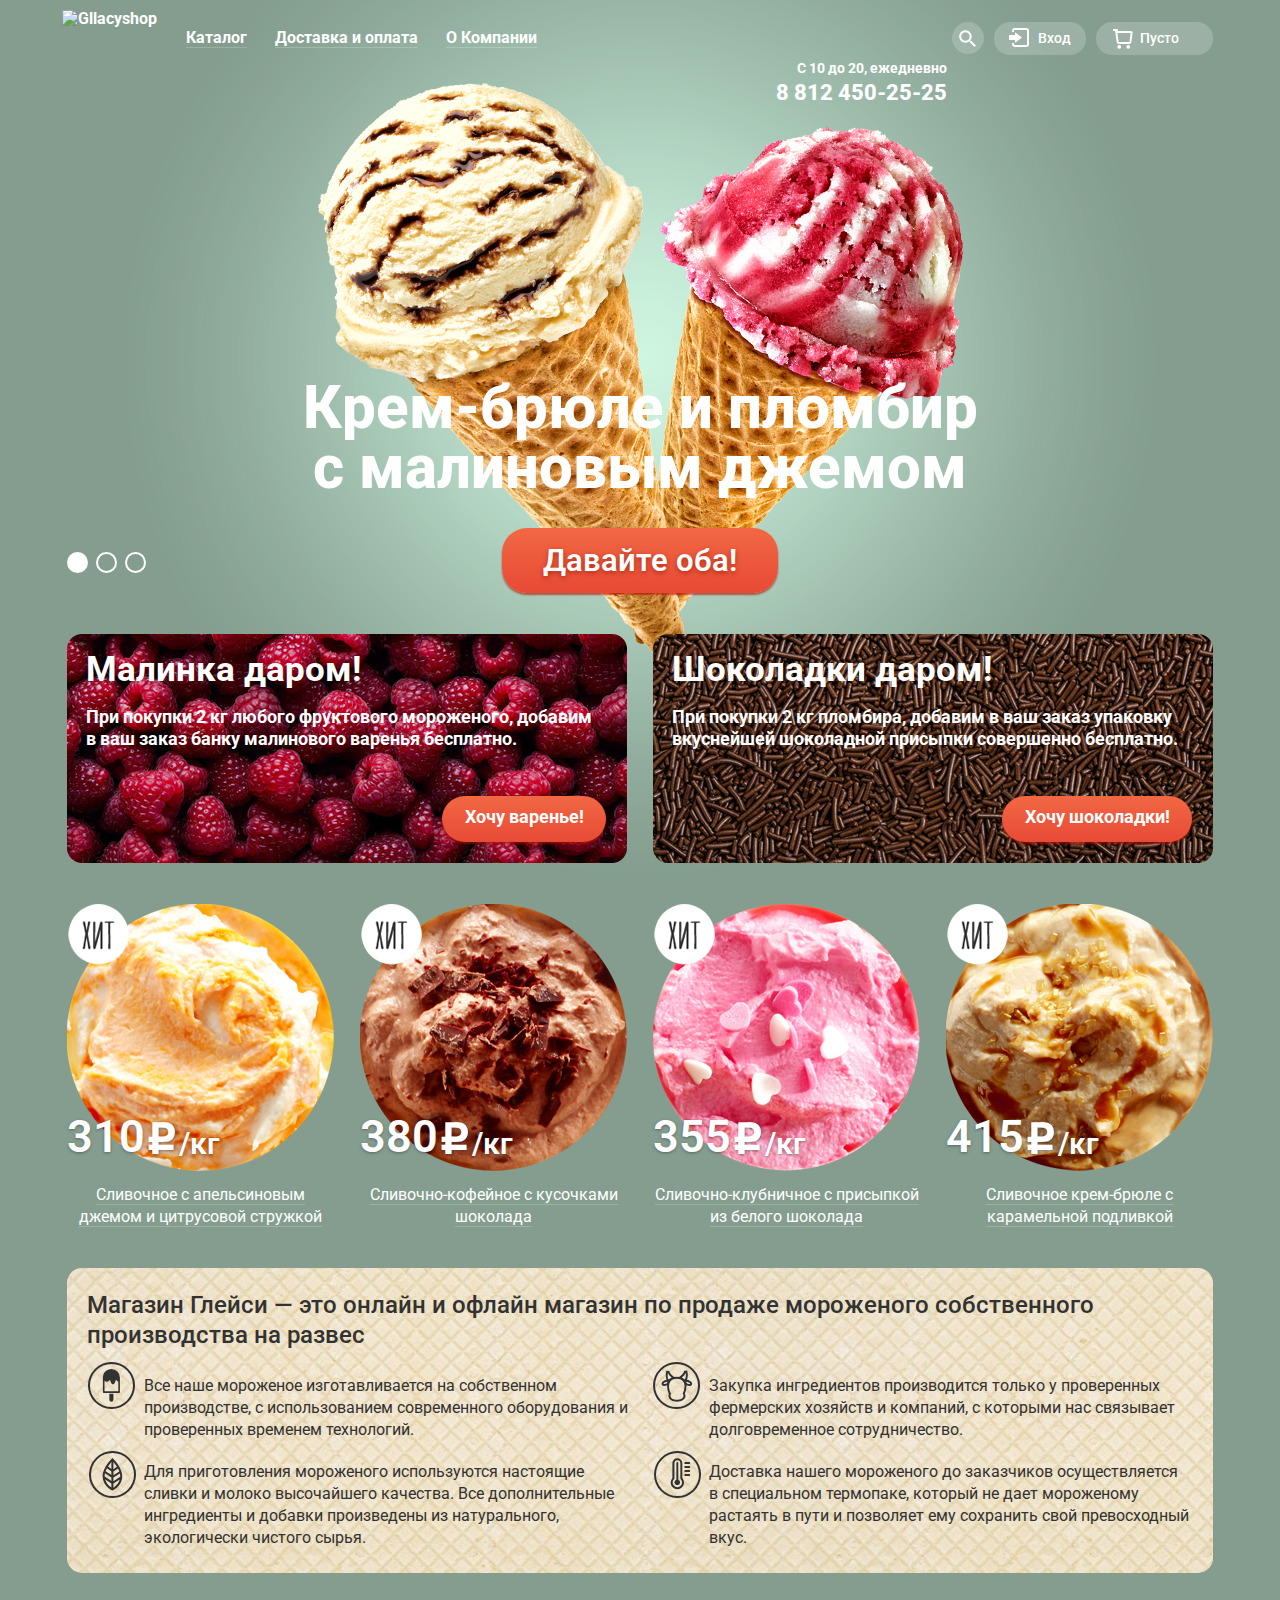
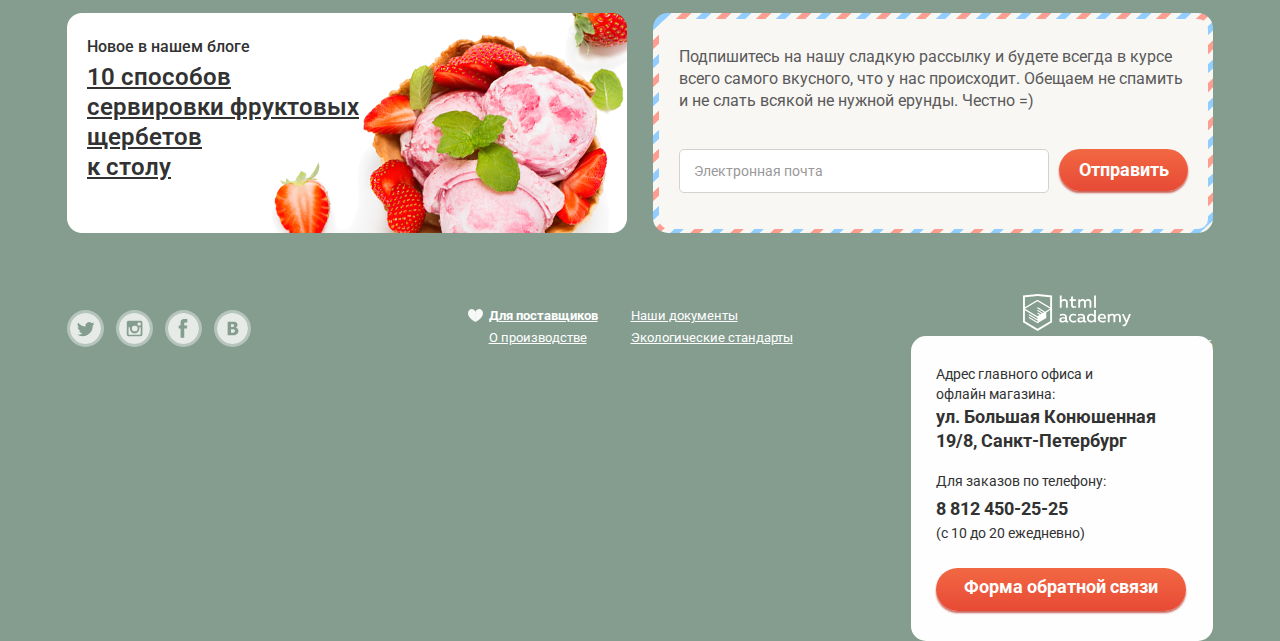
==== commit 7d7bbd7b: "главная страница" ====
--- a/index.html
+++ b/index.html
@@ -26,7 +26,7 @@
                   <a href="#"><span class="line-1">Каталог</span></a>
                     <ul class="sub-menu">
                       <li><a href="#"><span class="underline"> Новинки</span></a></li>
-                      <li class="new"><a href="#">Сливочное</a></li>
+                      <li class="new"><a href="file:///Users/aleksandrponomarenko/Documents/133095-gllacy/catalog.html#">Сливочное</a></li>
                       <li><a href="#">Щербеты</a></li>
                       <li><a href="#">Фруктовый лед</a></li>
                       <li><a href="#">Мелорин</a></li>
@@ -45,13 +45,16 @@
                 <li class="active-search">
                   <a class="info-btn search" href="#"></a>
                   <form class="search-form" action="https://echo.htmlacademy.ru" method="post">
+                    <label class="search-tip" for="option-field">Что ищем?</label>
                     <input type="search" name="search" placeholder="Что ищем?">
                   </form>
                 </li>
                 <li class="active-login">
                   <a class="info-btn login" href="#">Вход</a> 
                   <form class="login-form" action="https://echo.htmlacademy.ru" method="post">
+                    <label class="email-tip" for="option-field">Электронная почта</label>
                     <input type="email" name="email" placeholder="Электронная почта">
+                    <label class="password-tip" for="option-field">Пароль</label>
                     <input type="password" name="password" placeholder="Пароль">
                     <button class="login-btn" type="submit">Войти</button>
                     <div class="reg">               
@@ -62,24 +65,6 @@
                 </li>
                 <li class="active-basket">
                   <a class="info-btn basket" href="#">Пусто</a>
-                  <div class="basket-form">
-                    <div class="string-1">
-                      <button class="content-close" type="button">Закрыть</button>
-                      <img src="img/basket-1.png" class="foto-basket" alt="фото">
-                      <p class="ware">Пломбир с апельсиновым джемом</p>
-                      <p>1,5 кг х 200 руб.</p>
-                      <p>300 руб.</p>
-                    </div>
-                    <div class="string-2">
-                      <button class="content-close" type="button">Закрыть</button>
-                      <img src="img/basket-2.png" class="foto-basket" alt="фото">
-                      <p class="ware">Клубничный пломбир с присыпкой<br>   из белого шоколада</p>
-                      <p>1,5 кг х 300 руб.</p>
-                      <p>450 руб.</p>
-                    </div>
-                    <p class="total"><span class="delimiter">Итого: 750 руб.</p>
-                    <a class="buy" href="#">Оформить заказ</a>
-                  </div>
                 </li>
               </ul>  
             </div>  
@@ -244,9 +229,9 @@
           <button class="modal-content-close" type="button">Закрыть</button>
           <p class="modal-content-title"> Мы обязательно вам ответим!</p>
           <form class="commint-form" action="https://echo.htmlacademy.ru" method="post">
-            <input type="text" name="name" placeholder="Как вас зовут?" required>
-            <input type="text" name="email" placeholder="Ваша почта для ответа?" required>
-            <textarea name="comment" id="comment-field" placeholder="Напишите что-нибудь..."></textarea>
+            <input class="imput-1" type="text" name="name" placeholder="Как вас зовут?" required>
+            <input class="imput-1" type="text" name="email" placeholder="Ваша почта для ответа?" required>
+            <textarea class="imput-1" name="comment" id="comment-field" placeholder="Напишите что-нибудь..."></textarea>
             <button class="modal-btn" type="submit">Отправить</button>
           </form>
         </div>
--- a/css/style.css
+++ b/css/style.css
@@ -7,9 +7,11 @@
   font-family: "Roboto", "Arial", sans-serif;
   margin: 0;
 }
+
 .inner-page {
   color: #ffffff;
 }
+
 h1 {
   font-size: 60px; 
   line-height: 60px;
@@ -17,17 +19,19 @@
   font-weight: 700;
   font-family: "Roboto", "Arial", sans-serif;
 }
+
 .inner-page h1 {
   position: relative;
   font-size: 35px; 
-  line-height: 41px;
+  line-height: 39px;
   color: #ffffff; 
   font-weight: 700;
   font-family: "Roboto", "Arial", sans-serif;
   margin: 0;
   padding: 0;
-  top: 4px;
-}
+  top: 2px;
+}
+
 h2 {
   font-size: 35px; 
   line-height: 41px;
@@ -35,6 +39,7 @@
   font-weight: 700;
   font-family: "Roboto", "Arial", sans-serif;
 }
+
 h3 {
   font-size: 24px; 
   line-height: 30px;
@@ -42,44 +47,101 @@
   font-weight: 500;
   font-family: "Roboto", "Arial", sans-serif;
 }
+
 .line-1 {
   border-bottom: 1px solid rgba(255, 255, 255, 0.2);
 }
+
 .line {
   border-bottom: 1px solid rgba(255, 255, 255, 0.2);
 }
+
 .line:hover,
 .line:active {
   border-bottom: 1px solid #ffbc9e;
 }
+
 .inner-page .line-1:hover,
 .inner-page .line-1:active {
   border: none;
+}
+
+:focus::-webkit-input-placeholder {
+  color: transparent
+}
+
+:focus::-moz-placeholder {
+  color: transparent
+}
+
+:focus:-moz-placeholder {
+  color: transparent
+}
+
+:focus:-ms-input-placeholder {
+  color: transparent
+}
+
+::-webkit-input-placeholder {
+  font-size: 14px; 
+  line-height: 24px;
+  color: #999999; 
+  font-weight: 400;
+}
+
+::-moz-placeholder {
+  font-size: 14px; 
+  line-height: 24px;
+  color: #999999; 
+  font-weight: 400;
+}
+.imput-1::-webkit-input-placeholder {
+  font-size: 16px; 
+  line-height: 24px;
+  color: #999999; 
+  font-weight: 400;
+}
+.imput-1::-moz-placeholder {
+  font-size: 16px; 
+  line-height: 24px;
+  color: #999999; 
+  font-weight: 400;
 }
 .clearfix::after {
   content: "";
   display: table;
   clear: both;
 }
+
+.clearfix::after {
+  content: "";
+  display: table;
+  clear: both;
+}
+
 .container {
   width: 1146px;
   margin: 0 auto;
   padding: 0 27px;
 }
+
 .main-header {
   color: #ffffff;
 }
+
 .main-navigation {
   float: left;
   width: 870px; 
   min-height: 63px;
 }
+
 .main-navigation ul {
   margin: 0;
   padding: 0;
   list-style: none;
   font-size: 0;
 }
+
 .main-navigation li {
   display: inline-block;
   vertical-align: top;
@@ -87,11 +149,13 @@
   line-height: 18px;
   font-weight: 700;
 }
+
 .main-menu > li {
   display: inline-block;
   position: relative;
   z-index: 1;
 }
+
 .main-navigation a {
   display: block;
   padding: 6px 14px 8px 14px;
@@ -99,29 +163,35 @@
   color: #ffffff;
   text-decoration: none;
 }
+
 .main-menu > .active > a:hover {
 	color: #333333;
 	background: #f7f6f3;
 	border-radius: 16px;
 }
+
 .inner-page .active a {
   background: #d07058;
   border-radius: 16px; 
   border: none;
 }
+
 .inner-page .active a:hover {
   background: #d07058;
   border-radius: 16px;
   color: #ffffff;
 }
+
 .main-navigation a:active {
   box-shadow: inset 0px 2px 1px 0px rgba(105, 105, 105, 0.74);
 }
+
 .active-1 a:hover {
   color: #333333;
   background: #f7f6f3;
   border-radius: 16px;
 }
+
 .main-menu .sub-menu {
   position: absolute;
   min-width: 123px;
@@ -137,16 +207,19 @@
   display: none;
   box-shadow: 0px 20px 20px 0px rgba(0, 0, 0, 0.4);
 }
+
 .sub-menu li {
   margin: 0;
   padding: 0;
   margin-top: 7px;
 }
+
 .underline {
   position: relative;
   font-weight: 700;
   padding-bottom: 5px;
 }
+
 .underline::after {
   position: absolute;
   display: block;
@@ -157,9 +230,11 @@
   left: -10px;
   top: 30px;
 }
+
 .mane-navigation .active {
   position: relative;
 }
+
 .main-navigation .active::after {
   content: "";
   position: absolute;
@@ -167,9 +242,11 @@
   height: 10px;
   background-color: transparent;
 }
+
 li .new {
 	padding-top: 7px;
 }
+
 .main-menu .sub-menu a {
   display: block;
   width: 123px;
@@ -181,47 +258,62 @@
   color: #333333;
   padding-top: 3px;
   padding-left: 20px;
-  padding-bottom: 5px;
-  
- }
+  padding-bottom: 5px;  
+}
+
 .main-menu .sub-menu a:hover {
 	background: #fbded7;
 	box-shadow: none;
 	color: #333333;
 } 
+
 .main-menu .sub-menu a:active {
 	background: #f6b5a5;
 	box-shadow: none;
 	color: #333333;
-}       
+}
+
 .main-menu > li:hover .sub-menu {
 	display: block;
 }
+
 .index-logo {
 	position: relative;
-	left:-5px;
-}
+	left: -5px;
+}
+
 .main-navigation img {
 	margin-right: 10px;
 	margin-top: 10px;
 }
+
 .main-navigation .logo-inner {
   position: relative;
-  top: -25px;
-  left:-5px;
+  top: -23px;
+  left: -5px;
   float: left;
   width: 153px;
   height: 63px;
   padding: 0;
   margin-right: 10px;
-}
+  opacity: 0.15;
+}
+
 .main-navigation .logo-inner img{
   width: 153px;
   height: 63px;
 }
+
 .main-navigation .logo-inner:hover {
   background: none;
-}
+  opacity: 1;
+}
+
+.main-navigation .logo-inner:active {
+  outline: none;
+  box-shadow: none;
+}
+
 .user-info {
   float: right;
   max-width: 267px; 
@@ -229,22 +321,26 @@
   position: relative;
   margin-bottom: 21px;
 }
+
 .info-btn {
   color: #ffffff;
   text-decoration: none;
   display: block;
 }
+
 .info-btn:hover {
   color: #323232;
   background: #f7f6f3;
   border-radius: 16px;
 }
+
 .user-info ul {
   margin: 0;
   padding: 0;
   list-style: none;
   font-size: 0;
 }
+
 .user-info li {
   display: inline-block;
   vertical-align: top;
@@ -253,6 +349,7 @@
   font-weight: 500;
   margin-top: 20px;
 }
+
 .search {
   position: relative;
   display: inline-block;
@@ -263,6 +360,7 @@
   margin-left: 5px;
   top: 2px;
 }
+
 .search::before {
   content: "";
   position: absolute;
@@ -273,9 +371,11 @@
   background: url("../img/sprite.svg") no-repeat;
   background-position: 0px 0px;
 }
+
 .search:hover::before {
   background-position: -25px 0px;
 }
+
 .search::after {
   content: "";
   position: absolute;
@@ -284,6 +384,7 @@
   width: 100%;
   bottom: -10px;
 }
+
 .search-form {
   position: absolute;
   min-width: 341px;
@@ -294,45 +395,68 @@
   box-shadow: 0px 20px 20px 0px rgba(0, 0, 0, 0.4);
   border-radius: 6px;
   z-index: 1;
-  /*display: none;*/
-}
+  display: none;
+}
+
 .search-form input[type="search"] {
   min-width: 311px;
+  min-height: 26px;
   margin: 0;
   margin-bottom: 20px;
-  padding-left: 13px;
+  padding-left: 8px;
   padding-top: 9px;
   padding-bottom: 9px;
-  font-size: 14px; 
+  font-size: 16px; 
   line-height: 24px;
-  color: #999999; 
-  font-weight: 400;
-  font-family: "Roboto", "Arial", sans-serif;
+  color: #323232; 
+  font-weight: 700;
   border-radius: 5px;
   border: 1px solid #d3d3d2;
   margin-left: 15px;
   margin-top: 18px; 
 }
+
+.search-tip {
+  position: absolute;
+  top: 3px;
+  left: 30px;
+  font-size: 11px; 
+  line-height: 13px;
+  color: #5b9ddf; 
+  font-weight: 400;
+  display: none;
+}
+
 .active-search > .search:hover ~ .search-form {
   display: block;
 }
+
  .search::after:hover ~ .search-form {
-	display: block;
-}
+  display: block;
+}
+
 .search-form:hover {
   display: block;
 }
+
 input[type="search"]:hover {
-	border: 2px solid #d3d3d2;
-}
-.search-form > .search-tip:focus {
-	position: relative;
-}
-.search-form > .search-tip > label:focus {
-	position: absolute;
-	top: 30px;
-
-}
+	min-width: 309px;
+  min-height: 24px;
+  padding-left: 6px;
+  padding-top: 8px;
+  padding-bottom: 8px;
+  border: 2px solid #d3d3d2;
+}
+
+input[type="search"]:focus {
+  border: 2px solid #8fbdec;
+  outline: none;
+}
+
+input[type="search"]:focus ~ .search-tip {
+  display: block;
+}
+
 .login { 
   position: relative;
   width: 48px;
@@ -346,6 +470,21 @@
   margin-right: 10px;
   top: 2px;
 } 
+
+.login { 
+  position: relative;
+  width: 48px;
+  max-height: 32px;
+  border-radius: 16px;
+  background: rgba(255, 255, 255, 0.2);
+  padding-left: 44px;
+  padding-top: 8px;
+  padding-bottom: 9px;
+  margin-left: 10px;
+  margin-right: 10px;
+  top: 2px;
+} 
+
 .login::before {
   content: "";
   position: absolute;
@@ -356,9 +495,11 @@
   background: url("../img/sprite.svg") no-repeat;
   background-position: 0px -20px;
 }
+
 .login:hover::before {
   background-position: -25px -20px;
 }
+
 .login::after {
   content: "";
   position: absolute;
@@ -367,6 +508,7 @@
   width: 100%;
   bottom: -10px;
 }
+
 .login-form {
   position: absolute;
   min-width: 277px;
@@ -379,12 +521,14 @@
   z-index: 1;
   display: none;
 }
+
 .login-form input[type="email"] {
   min-width: 225px;
   margin: 0;
   margin-bottom: 20px;
+  margin-top: 18px;
+  margin-left: 20px;
   padding-left: 13px;
-  margin-top: 18px;
   padding-top: 9px;
   padding-bottom: 9px;
   font-size: 14px; 
@@ -393,13 +537,25 @@
   font-weight: 400;
   font-family: "Roboto", "Arial", sans-serif;
   border-radius: 5px;
-  border: 1px solid #d3d3d2;
-  margin-left: 20px; 
-}
+  border: 1px solid #d3d3d2; 
+}
+
+.email-tip {
+	position: absolute;
+	top: 3px;
+	left: 30px;
+	font-size: 11px; 
+  line-height: 13px;
+  color: #5b9ddf; 
+  font-weight: 400;
+  display: none;
+}
+
 .login-form input[type="password"] {
   min-width: 225px;
   margin: 0;
   margin-bottom: 20px;
+  margin-left: 20px; 
   padding-left: 13px;
   padding-top: 9px;
   padding-bottom: 9px;
@@ -410,12 +566,53 @@
   font-family: "Roboto", "Arial", sans-serif;
   border-radius: 5px;
   border: 1px solid #d3d3d2;
-  margin-left: 20px; 
-}
-.login-form input[type="email"],
+}
+
+.password-tip {
+	position: absolute;
+	top: 67px;
+	left: 30px;
+	font-size: 11px; 
+  line-height: 13px;
+  color: #5b9ddf; 
+  font-weight: 400;
+  display: none;
+}
+
+.login-form input[type="email"]:hover {
+	min-width: 223px;
+  padding-left: 11px;
+  padding-top: 8px;
+  padding-bottom: 8px;
+  border: 2px solid #d3d3d2;
+}
+
+.login-form input[type="email"]:focus {
+	border: 2px solid #8fbdec;
+	outline: none;
+}
+
+input[type="email"]:focus ~ .email-tip {
+	display: block;
+	}
+
 .login-form input[type="password"]:hover {
+	min-width: 223px;
+  padding-left: 11px;
+  padding-top: 8px;
+  padding-bottom: 8px;
   border: 2px solid #d3d3d2;
 }
+
+.login-form input[type="password"]:focus {
+	border: 2px solid #8fbdec;
+	outline: none;
+}
+
+input[type="password"]:focus ~ .password-tip {
+	display: block;
+}
+
 .login-btn {
   display: inline-block;
   position: relative;
@@ -437,26 +634,31 @@
   background: linear-gradient(to bottom, #f26843 0%, #e74a35 100%);
   box-shadow: 0 2px 2px rgba(172, 16, 0, 0.64);
 }
+
 .login-btn:hover {
   background: -moz-linear-gradient(top, #f58669 0%, #ec6f5e 100%);
   background: -webkit-linear-gradient(top, #f58669 0%, #ec6f5e 100%);
   background: linear-gradient(to bottom, #f58669 0%, #ec6f5e 100%);
   box-shadow: 0 2px 2px rgba(172, 16, 0, 1);
 }
+
 .login-btn:active {
   background: -moz-linear-gradient(top, #d84732 0%, #e1613e 100%);
   background: -webkit-linear-gradient(top, #d84732 0%, #e1613e 100%);
   background: linear-gradient(to bottom, #d84732 0%, #e1613e 100%);
   box-shadow: inset 0 2px 2px rgba(172, 16, 0, 1);
 } 
+
 .login-btn:focus {
   outline: none;
 }
+
 .reg {
   position: absolute;
-  left:140px;
+  left: 140px;
   bottom: 30px;
 }
+
 .login-form a {
   display:block;
   text-decoration: underline;
@@ -466,22 +668,28 @@
   font-weight: 400;
   font-family: "Roboto", "Arial", sans-serif;
 }
+
 .login-form a:hover,
 .login-form a:active {
   color:#ffbc9e;
 }
+
 .restore {
   margin-bottom: 5px;
 }
+
 .active-login > .login:hover ~ .login-form {
 	display: block;
 }
+
 .login::after:hover ~ .login-form {
 	display: block;
 }
+
 .login-form:hover {
   display: block;
 }
+
 .basket {
   position: relative;
   width: 73px;
@@ -493,6 +701,7 @@
   padding-bottom: 9px;
   top: 2px;
 }
+
 .basket::before {
   content: "";
   position: absolute;
@@ -503,12 +712,15 @@
   background: url("../img/sprite.svg") no-repeat;
   background-position: 0px -40px;
 }
+
 .basket:hover::before {
   background-position: -25px -40px;
 }
+
 .basket:active::before {
   background-position: -25px -40px;
 }
+
 .basket::after {
   content: "";
   position: absolute;
@@ -517,6 +729,43 @@
   width: 100%;
   bottom: -10px;
 }
+
+.inner-page .basket {
+  position: relative;
+  width: 73px;
+  max-height: 32px;
+  border-radius: 16px;
+  background: #f8f7f4;
+  padding-left: 44px;
+  padding-top: 8px;
+  padding-bottom: 9px;
+  top: 2px;
+  color: #313131;
+}
+
+.inner-page .basket::before {
+  content: "";
+  position: absolute;
+  top: 6px;
+  left: 15px;
+  width: 22px;
+  height: 22px;
+  background: url("../img/sprite.svg") no-repeat;
+  background-position: -25px -40px;
+  z-index: 1;
+}
+
+.inner-page .basket::after {
+  content: "";
+  position: absolute;
+  top: 9px;
+  left: 20px;
+  width: 15px;
+  height: 10px;
+  background: url("../img/sprite.svg") no-repeat;
+  background-position: -50px -50px;
+}
+
 .basket-form {
   position: absolute;
   right: 0px;
@@ -534,20 +783,25 @@
   z-index: 1;
   display: none;
 }
+
 .active-basket > .basket:hover ~ .basket-form {
 	display: block;
 }
+
  .basket::after:hover ~ .basket-form {
 	display: block;
 }
+
 .basket-form:hover {
   display: block;
 } 
+
 .string-1 {
   position: relative;
   display: inline-block;
   vertical-align: top;
 }
+
 .content-close {
   position: absolute;
   top: 10px;
@@ -559,6 +813,7 @@
   border: 0;
   outline: 0;
 }
+
 .content-close::before,
 .content-close::after {
   content: "";
@@ -570,11 +825,13 @@
   background-color: #333333;
   border-radius: 1px;
 }
+
 .string-2 {
   position: relative;
   display: inline-block;
   vertical-align: top;
 }
+
 .content-close {
   position: absolute;
   top: 10px;
@@ -586,6 +843,7 @@
   border: 0;
   outline: 0;
 }
+
 .content-close::before,
 .content-close::after {
   content: "";
@@ -597,39 +855,48 @@
   background-color: #333333;
   border-radius: 1px;
 }
+
 .content-close::before {
   transform: rotate(45deg);
 }
+
 .content-close::after {
   transform: rotate(-45deg);
 }
+
 .foto-basket {
   margin-left: 40px;
   margin-top: 20px;
   margin-right: 12px;
 }
+
 .string-1 p {
   display: inline-block;
-  margin:0;
+  margin: 0;
   vertical-align: top;
   margin-top: 30px;
   margin-right: 27px; 
 }
+
 .string-1 p:last-child {
   margin-right: 0;
 }
+
 .string-2 p {
   display: inline-block;
   vertical-align: top;
   margin-top: 25px; 
   margin-right: 27px;
 }
+
 .string-2 p:last-child {
   margin-right: 0;
 }
+
 .delimiter {
   position: relative;
 }
+
 .delimiter::after {
   position: absolute;
   display: block;
@@ -639,8 +906,8 @@
   background: #cacac7;
   right: 0px;
   bottom: 32px;
-
-}
+}
+
 .total {
   text-align: right;
   margin-right: 12px;
@@ -649,6 +916,7 @@
   line-height: 18px;
   font-weight: 700;
 }
+
 .buy {
   display: inline-block;
   position: absolute;
@@ -672,12 +940,14 @@
   background: linear-gradient(to bottom, #f26843 0%, #e74a35 100%);
   box-shadow: 0 2px 2px rgba(172, 16, 0, 0.64);
 }
+
 .buy:hover {
   background: -moz-linear-gradient(top, #f58669 0%, #ec6f5e 100%);
   background: -webkit-linear-gradient(top, #f58669 0%, #ec6f5e 100%);
   background: linear-gradient(to bottom, #f58669 0%, #ec6f5e 100%);
   box-shadow: 0 2px 2px rgba(172, 16, 0, 1);
 }
+
 .buy:active {
   border-radius: 24px;
   background: -moz-linear-gradient(top, #d84732 0%, #e1613e 100%);
@@ -685,11 +955,13 @@
   background: linear-gradient(to bottom, #d84732 0%, #e1613e 100%);
   box-shadow: inset 0 2px 2px rgba(172, 16, 0, 1);
 } 
+
 .info {
   float: right;
   text-align: right;
   margin: 0;
 }
+
 .time {
   font-size: 14px;
   line-height: 16px;
@@ -698,6 +970,7 @@
   margin-top: -3px;
   margin-bottom: 5px;
 }
+
 .telepfone {
   font-size: 22px;
   line-height: 24px;
@@ -705,6 +978,7 @@
   margin: 0;
   margin-left: 5px;
 }
+
 .site-wrapper {
   min-width: 1146px;
   min-height: 584px;
@@ -714,18 +988,22 @@
   background-position: top center;
   transition: background-image 0.5s ease, background-color 0.5s ease;
 }
+
 .site-wrapper:before,
 .site-wrapper:after {
   content: "";
   visibility: hidden;
 }
+
 .site-wrapper:before,
 .site-wrapper:after {
   background-image: url("../img/slide-1.png");
 }
+
 .site-wrapper:after {
   background-image: url("../img/slide-2.png");
 }
+
 .content-wrapper {
   width: 1200px;
   margin: 0 auto;
@@ -737,9 +1015,11 @@
   text-align: center;
   color: #ffffff;
 }
+
 .slide {
   display: none;
 }
+
 .slide-title {
   position: relative;
   width: 700px;
@@ -750,6 +1030,7 @@
   font-weight: 800;
   margin-bottom: 30px;
 }
+
 .slide-btn {
   display: inline-block;
   margin-bottom: 41px;
@@ -768,6 +1049,7 @@
   border-radius: 25px;
   box-shadow: 0 2px 2px rgba(172, 16, 0, 0.64);
 }
+
 .slide-btn:hover {
   background: -moz-linear-gradient(top, #f58669 0%, #ec6f5e 100%);
   background: -webkit-linear-gradient(top, #f58669 0%, #ec6f5e 100%);
@@ -781,9 +1063,11 @@
   background: linear-gradient(to bottom, #d84732 0%, #e1613e 100%);
   box-shadow: inset 0 2px 2px rgba(172, 16, 0, 1);
 }
+
 input[type="radio"] {
   display: none;
 }
+
 .slider-controls {
   position: absolute;
   bottom: 25px;
@@ -791,6 +1075,7 @@
   z-index: 20;
   font-size: 0;
 }
+
 .slider-controls label {
   position: relative;
   display: inline-block;
@@ -804,11 +1089,13 @@
   border-radius: 50%;
   cursor: pointer;
 }
+
 #btn-1:checked ~ .site-wrapper #slide1,
 #btn-2:checked ~ .site-wrapper #slide2,
 #btn-3:checked ~ .site-wrapper #slide3 {
   display: block;
 }
+
 #btn-1:checked ~ .site-wrapper {
   background-color: #849d8f;
   background-image: url("../img/slide-3.png");
@@ -823,15 +1110,18 @@
   background-color: #9d8b84;
   background-image: url("../img/slide-1.png");
 }
+
 #btn-1:checked ~ .site-wrapper label[for="btn-1"],
 #btn-2:checked ~ .site-wrapper label[for="btn-2"],
 #btn-3:checked ~ .site-wrapper label[for="btn-3"] {
   background-color: #ffffff;
 }
+
 .title-page {
   position: relative;
   top: -19px;
 }
+
 .breadcrumbs {
   margin: 0;
   padding: 0;
@@ -842,27 +1132,29 @@
   font-weight: 400;
   font-family: "Roboto", "Arial", sans-serif;
 }
+
 .breadcrumbs li {
   position: relative;
   display: inline;
   padding-right: 4px; 
 }
-.quote {
-  quotes: \00bb;
-}
+
 .breadcrumbs a {
   color: #ffffff;
   text-decoration: none;
 }
+
 .breadcrumbs a:hover,
 .breadcrumbs a:active  {
   color:#ffbc9e;
 }
+
 .filters-all {
   margin: 0;
   padding: 0;
-  margin-bottom: 42px;
-}
+  margin-bottom: 37px;
+}
+
 .filters {
   display: inline-block;
   vertical-align: top;
@@ -873,9 +1165,11 @@
   margin-right: 12px;
   margin-bottom: 3px;
 }
+
 .filters:nth-child(3) {
   margin-right: 0;
 }
+
 .filters:nth-child(5) {
   margin-right: 0;
 }
@@ -883,6 +1177,7 @@
 .filter-collating {
   min-width: 193px;
 }
+
 .filter-title {
   margin: 0;
   padding: 0;
@@ -890,6 +1185,7 @@
   padding-left: 15px;
   margin-bottom: 7px;
 } 
+
 select {
   position: relative;
   min-width: 173px;
@@ -903,9 +1199,11 @@
   background: rgba(255, 255, 255, 0.2);
   border: none;
 }
+
 select:focus {
   outline: none;
 }
+
 select:hover {
   min-width: 173px;
   min-height: 36px;
@@ -918,9 +1216,11 @@
   background: rgba(255, 255, 255, 1);
   border: none;
 }
+
 .filter-price {
   width: 218px;
 }
+
 .range-controls {
   position: relative;
   width: 218px;
@@ -928,15 +1228,17 @@
   background: rgba(255, 255, 255, 0.2);
   border-radius: 20px;
 }
+
 .range-controls::before {
   content: "";
   position: absolute;
   top: 16px;
-  left:16px;
+  left: 16px;
   width: 188px;
   height: 4px;
   background: rgba(255, 255, 255, 0.2);
 }
+
 .range-controls::after {
   content: "";
   position: absolute;
@@ -947,6 +1249,7 @@
   background: rgba(255, 255, 255, 0.8);
   box-shadow: 0px 2px 2px 0px rgba(0, 0, 0, 0.1);
 }
+
 .scale::before {
   content: "";
   position: absolute;
@@ -959,9 +1262,11 @@
   box-shadow: 0px 2px 2px 0px rgba(0, 0, 0, 0.1);
   z-index: 1;
 }
+
 .scale:hover::before {
 	cursor: pointer;
 }
+
 .scale::after {
   content: "";
   position: absolute;
@@ -974,12 +1279,15 @@
   box-shadow: 0px 2px 2px 0px rgba(0, 0, 0, 0.1);
   z-index: 1;
 }
+
 .scale:hover::after {
 	cursor: pointer;
 }
+
 .filter-fat {
   width: 416px;
 }
+
 .fat-button {
   position: relative;
   width: 416px;
@@ -991,14 +1299,17 @@
   color: #ffffff; 
   font-weight: 400;
 }
+
 .inner-page input[type="radio"] {
   display: inline-block;
   margin-left: 25px;
   margin-top: 12px;
 }
+
 .filter-topping {
   width: 702px;
 }
+
 .topping-button {
   position: relative;
   width: 702px;
@@ -1010,11 +1321,13 @@
   color: #ffffff; 
   font-weight: 400;
 }
+
 .inner-page input[type="checkbox"] {
   display: inline-block;
   margin-left: 25px;
   margin-top: 12px;
 }
+
 .box-use {
   width: 143px;
   height: 36px;
@@ -1028,42 +1341,51 @@
   margin-top: 35px;
   color: #ffffff;
 }
+
 .box-use:hover {
   color: #323232;
   background-color: #ffffff;
   border:none;
 }
+
 .box-use:active {
   color: #323232;
   background-color: #ededed;
   box-shadow: inset 0px 2px 1px 0px rgba(105, 105, 105, 0.8);
   border: none;
 }
+
 .box-use:focus {
   outline: none;
 }
+
 .promo {
  margin-bottom: 35px;
 }
+
 .index-foto{
   height: 495px;
   text-align: center;
 }
+
 .promo-card {
   margin-bottom: 35px;
 }
+
 .card-1 {
   position: relative;
   float: left;
   width: 560px;
   min-height: 229px;
 }
+
 .card-2 {
   position: relative;
   float: right;
   width: 560px;
   min-height: 229px;
 }
+
 .promo-text {
   position: absolute;
   left: 19px;
@@ -1073,11 +1395,13 @@
   color: #ffffff; 
   font-weight: 700;
 }
+
 .title-card{
   position: absolute;
   left: 19px;
   top: -14px;
 }
+
 .card-btn {
   position: absolute;
   text-decoration: none;
@@ -1100,21 +1424,25 @@
   background: linear-gradient(to bottom, #f26843 0%, #e74a35 100%);
   box-shadow: 0 2px 2px rgba(172, 16, 0, 0.64);
 }
+
 .promo-card a:hover {
   background: -moz-linear-gradient(top, #f58669 0%, #ec6f5e 100%);
   background: -webkit-linear-gradient(top, #f58669 0%, #ec6f5e 100%);
   background: linear-gradient(to bottom, #f58669 0%, #ec6f5e 100%);
   box-shadow: 0 2px 2px rgba(172, 16, 0, 1);
 }
+
 .promo-card a:active {
   background: -moz-linear-gradient(top, #d84732 0%, #e1613e 100%);
   background: -webkit-linear-gradient(top, #d84732 0%, #e1613e 100%);
   background: linear-gradient(to bottom, #d84732 0%, #e1613e 100%);
   box-shadow: inset 0 2px 2px rgba(172, 16, 0, 1);
 } 
+
 .product {
   margin-bottom: 40px;
 }
+
 .product-preview {
   position: relative;
   float: left;
@@ -1122,13 +1450,16 @@
   max-height: 340px;
   margin-right: 26px;
 }
+
 .product .product-preview:nth-child(4n)  {
   margin-right: 0;
 }
+
 .hit {
   position: absolute;
   left: 1px;
 }
+
 .product-preview a {
   display:block;
   font-size: 16px; 
@@ -1139,13 +1470,16 @@
   margin-top: 7px;
   text-decoration: none;
 }
+
 .product-preview a:hover,
 .product-preview a:active {
   color:#ffbc9e;
 }
-.product-preview-mini img {
-	z-index: 1;
-}
+
+.inner-page .img.foto-preview {
+	z-index: 2;
+}
+
 .price {
   position: absolute;
   font-size: 45px; 
@@ -1154,8 +1488,20 @@
   font-weight: 600;
   bottom: 24px;
   text-shadow: 0px 1px 3px rgba(49, 50, 53, 0.5);
-  z-index: 1;
-}
+  z-index: 2;
+}
+
+.price {
+  position: absolute;
+  font-size: 45px; 
+  line-height: 45px;
+  color: #ffffff; 
+  font-weight: 600;
+  bottom: 24px;
+  text-shadow: 0px 1px 3px rgba(49, 50, 53, 0.5);
+  z-index: 2;
+}
+
 .wt {
   position: absolute;
   font-size: 30px; 
@@ -1163,88 +1509,113 @@
   color: #ffffff; 
   font-weight: 600;
   bottom: 32px;
-  left:112px;
+  left: 112px;
   text-shadow: 0px 1px 3px rgba(49, 50, 53, 0.5);
-  z-index: 1;
-}
+  z-index: 2;
+}
+
 .ruble {
 	position: absolute;
-	left:80px;
+	left: 80px;
 	bottom: 70px;
-	z-index: 1;
+	z-index: 2;
 } 
+
 .product-mini {
   font-size: 0px;
   margin-bottom: 42px;
   text-align: center;
 }
+
 .product-preview-mini {
   position: relative;
+  left: -5px;
+  top: -5px;
   display: inline-block;
   width: 267px;
   min-height: 325px;
   margin-right: 26px;
-  margin-bottom: 38px; 
+  margin-bottom: 37px; 
   vertical-align: top;
   font-size: 16px;
 }
+
 .product-preview-mini:nth-child(4n) {
   margin-right: 0;
 }
+
 .product-zoom {
 	position: absolute;
-	left: -5;
-	width: 277px;
-	height: 405px;
-	border-radius: 5px;
+	width: 270px;
+	height: 400px;
+	padding: 5px 5px 0px 5px;
+	border-radius: 6px;
 	background: rgba(248, 247, 244, 0);
 	box-shadow: 0px 20px 20px 0px rgba(0, 0, 0, 0);
 }
+
 .product-zoom:hover {
 	position: absolute;
-	left: -5;
-	width: 277px;
-	height: 405px;
-	border-radius: 5px;
+	width: 270px;
+	height: 400px;
+	padding: 5px 5px 0px 5px;
+	border-radius: 6px;
 	background: rgba(248, 247, 244, 0.3);
 	box-shadow: 0px 20px 20px 0px rgba(0, 0, 0, 0.4);
-}
-.product-preview-mini > .product-preview-mini:hover ~ .product-zoom {
-	display: block;
-}
+	z-index: 1;
+}
+
 .zoom-btn {
   text-decoration: none;
   font-size: 18px; 
   line-height: 24px;
   color: #ffffff; 
-  font-weight: 700;
+  font-weight: 500;
   background-color: #e84d37;
   max-width: 200px;
   text-align: center;
-  border-radius: 24px;
-  padding-top: 9px;
-  padding-bottom: 13px;
-  padding-left: 23px;
-  padding-right: 22px;
+  border-radius: 19px;
+  padding-top: 7px;
+  padding-bottom: 11px;
+  margin-left: 35px;
+  margin-top: 10px;
   background: -moz-linear-gradient(top, #f26843 0%, #e74a35 100%);
   background: -webkit-linear-gradient(top, #f26843 0%, #e74a35 100%);
   background: linear-gradient(to bottom, #f26843 0%, #e74a35 100%);
   box-shadow: 0 2px 2px rgba(172, 16, 0, 0.64);
   display: none;
 }
+
 .zoom-btn:hover {
+	font-size: 18px; 
+  line-height: 24px;
+  color: #ffffff; 
+  font-weight: 500;
+	z-index: 0;
   background: -moz-linear-gradient(top, #f58669 0%, #ec6f5e 100%);
   background: -webkit-linear-gradient(top, #f58669 0%, #ec6f5e 100%);
   background: linear-gradient(to bottom, #f58669 0%, #ec6f5e 100%);
   box-shadow: 0 2px 2px rgba(172, 16, 0, 1);
 }
+
 .zoom-btn:active {
+	font-size: 18px; 
+  line-height: 24px;
+  color: #ffffff; 
+  font-weight: 500;
+	z-index: 0;
+	z-index: 0;
   background: -moz-linear-gradient(top, #d84732 0%, #e1613e 100%);
   background: -webkit-linear-gradient(top, #d84732 0%, #e1613e 100%);
   background: linear-gradient(to bottom, #d84732 0%, #e1613e 100%);
   box-shadow: inset 0 2px 2px rgba(172, 16, 0, 1);
 }
-.product-preview-mini a {
+
+.product-preview-mini > .product-preview-mini:hover ~ .product-zoom {
+	display: block;
+}
+
+.preview-text {
   display:block;
   font-size: 16px; 
   line-height: 22px;
@@ -1254,126 +1625,67 @@
   margin-top: 7px;
   text-decoration: none;
 }
-.product-preview-mini a:hover,
-.product-preview-mini a:active {
+
+.preview-text:hover,
+.preview-text:active {
   color:#ffbc9e;
 }
+
 .product-preview-mini:hover .zoom-btn {
   display: block;
 }
-.row-2 .price {
-  position: absolute;
+
+.inner-page .price {
+  position: absolute;
+  top: 167px;
+  left: 5px;
   font-size: 45px; 
   line-height: 45px;
   color: #ffffff; 
   font-weight: 600;
-  bottom: 27px;
   text-shadow: 0px 1px 3px rgba(49, 50, 53, 0.5);
 }
-.row-2 .wt {
-  position: absolute;
+
+.inner-page .wt {
+  position: absolute;
+  top: 188px;
+  left: 118px;
   font-size: 30px; 
   line-height: 45px;
   color: #ffffff; 
   font-weight: 600;
-  bottom: 37px;
-  left:112px;
   text-shadow: 0px 1px 3px rgba(49, 50, 53, 0.5);
 }
-.row-1 .price {
-  position: absolute;
-  font-size: 45px; 
-  line-height: 45px;
-  color: #ffffff; 
-  font-weight: 600;
-  bottom: 27px;
-  text-shadow: 0px 1px 3px rgba(49, 50, 53, 0.5);
-}
-.row-1 .wt {
-  position: absolute;
-  font-size: 30px; 
-  line-height: 45px;
-  color: #ffffff; 
-  font-weight: 600;
-  bottom: 37px;
-  left:115px;
-  text-shadow: 0px 1px 3px rgba(49, 50, 53, 0.5);
-}
- .row-1 .ruble {
+
+.inner-page .ruble {
 	position: absolute;
-	left:82px;
-	bottom: 73px;
-}
- .row-2 .ruble {
-	position: absolute;
-	left:82px;
-	bottom: 77px;
-}
- .row-2 .price {
-  position: absolute;
-  font-size: 45px; 
-  line-height: 45px;
-  color: #ffffff; 
-  font-weight: 600;
-  bottom: 27px;
-  text-shadow: 0px 1px 3px rgba(49, 50, 53, 0.5);
-}
-.row-2 .wt {
-  position: absolute;
-  font-size: 30px; 
-  line-height: 45px;
-  color: #ffffff; 
-  font-weight: 600;
-  bottom: 37px;
-  left:112px;
-  text-shadow: 0px 1px 3px rgba(49, 50, 53, 0.5);
-}
- .row-2 .ruble {
-	position: absolute;
-	left:82px;
-	bottom: 77px;
-}
-.row-3 .price {
-  position: absolute;
-  font-size: 45px; 
-  line-height: 45px;
-  color: #ffffff; 
-  font-weight: 600;
-  bottom: 29px;
-  text-shadow: 0px 1px 3px rgba(49, 50, 53, 0.5);
-}
-.row-3 .wt {
-  position: absolute;
-  font-size: 30px; 
-  line-height: 45px;
-  color: #ffffff; 
-  font-weight: 600;
-  bottom: 39px;
-  left:112px;
-  text-shadow: 0px 1px 3px rgba(49, 50, 53, 0.5);
-}
- .row-3 .ruble {
-	position: absolute;
-	left:82px;
-	bottom: 79px;
-}
+	top: 220px;
+  left: 87px;
+}
+
 .page {
   float: right;
   min-width: 189px;
   min-height: 25px;
   margin-bottom: 30px;
 }
+
 .page a {
   position: relative;
   display: inline-block;
   text-decoration: none;
   color: #ffffff;
-  margin-right: 18px;
-}
-.page a:last-child {
-  margin-right: 0;
-}
-.page .ring {
+}
+
+.metka-1 {
+	padding-right: 5px;
+}
+
+.metka-2 {
+	padding-left: 10px;
+}
+
+.ring {
   width: 25px;
   height: 25px;
   color: #ffffff;
@@ -1383,6 +1695,7 @@
   text-align: center;
   line-height: 25px; 
 }
+
 .ring:hover {
   width: 25px;
   height: 25px;
@@ -1392,50 +1705,58 @@
   margin-right: 2px;
   cursor: pointer;
 }
-.page .ring:active {
+
+.ring:active {
   width: 25px;
   height: 25px;
   color: #323232;
   background: rgba(255, 255, 255, 1);
   border-radius: 15px;
 }
+
 .features {
   position: relative;
   background: #f1e5d2 url("../img/waffle.jpg");
-  background-repeat:repeat;
+  background-repeat: repeat;
   margin-bottom: 40px;
   max-height: 285px;
   padding: 10px;
   padding-left: 20px;
   border-radius: 15px;
 }
+
 .features-item-1 {
   position: relative;
   display: inline-block;
   min-width: 560px;
 }
+
 .features-item-2 {
   position: relative;
   display: inline-block;
   min-width: 560px;
   left: 565px;
-  top:-190px; 
-}
+  top: -190px; 
+}
+
 .features-title {
   margin: 0px;
   margin-top: 12px;
   margin-bottom: 19px;
 }
+
 .icon-1 {
   position: absolute;
   top: -7px;
   left: 1px;
 }
+
 .icon-2 {
   position: absolute;
   top: 82px;
   left: 2px;
 }
+
 .features-text {
   max-width: 484px;
   position: relative;
@@ -1443,16 +1764,20 @@
   top: -10px;
   margin-bottom: 20px;
 }
+
 .features .features-text:nth-child(4) {
   margin-bottom: 0;
 }
+
 .features .features-item:nth-child(2n) {
   margin-right: 0;
 }
+
 .info-block  {
   margin: 0;
   margin-bottom: 35px;
 }
+
 .content-blog {
   position: relative;
   float: left;
@@ -1460,50 +1785,56 @@
   min-height: 220px;
   border-radius: 20px;
 }
+
 .blog-title {
   position: absolute;
   margin: 0;
-  top:23px;
+  top: 23px;
   left: 20px;
   font-size: 16px; 
   line-height: 22px;
   color: #323232; 
   font-weight: 500;
 }
+
 .blog-text {
   position: absolute;
   max-width: 285px;
   text-align: left;
-  top:49px;
+  top: 49px;
   left: 20px;
   font-size: 24px; 
   line-height: 30px;
   color: #323232; 
   font-weight: 600;
 }
+
 .content-blog a:hover,
 .content-blog a:active {
   color:#ffbc9e;
 }
+
 .subscription {
   background: #f8f7f4 url("../img/subscription.png");
-  background-repeat:repeat;
+  background-repeat: repeat;
   position: relative;
   float: right;
   min-width: 560px;
   min-height: 220px;
   border-radius: 15px;
 }
+
 .block {
   position: absolute;
   width: 549px;
   min-height: 210px;
   background: #f8f7f4;
-  background-repeat:no-repeat;
+  background-repeat: no-repeat;
   top: 6px;
   left: 6px;
   border-radius: 10px;
 }
+
 .subscription-text {
   position: absolute;
   width: 510px;
@@ -1515,21 +1846,34 @@
   left: 20px;
   top: 11px;
 }
+
 .mail {
   position: absolute;
   min-width: 352px;
+  min-height: 40px;
   left: 20px;
   top: 130px;
-  min-height: 40px;
   border:1px solid #d3d3d2;
   border-radius: 5px;
   font-size: 16px; 
   line-height: 24px;
-  color: #999999; 
-  font-weight: 400;
+  color: #323232; 
+  font-weight: 600;
   font-family: "Roboto", "Arial", sans-serif;
   padding-left: 14px;
 }
+
+.mail:hover {
+	min-width: 350px;
+	min-height: 38px;
+  border: 2px solid #d3d3d2;
+}
+
+.mail:focus {
+  border: 2px solid #8fbdec;
+  outline: none;
+}
+
 .block-btn {
   position: absolute;
   display: inline-block;
@@ -1550,24 +1894,29 @@
   background: linear-gradient(to bottom, #f26843 0%, #e74a35 100%);
   box-shadow: 0 2px 2px rgba(172, 16, 0, 0.64);
 }
+
 .block-btn:hover {
   background: -moz-linear-gradient(top, #f58669 0%, #ec6f5e 100%);
   background: -webkit-linear-gradient(top, #f58669 0%, #ec6f5e 100%);
   background: linear-gradient(to bottom, #f58669 0%, #ec6f5e 100%);
   box-shadow: 0 2px 2px rgba(172, 16, 0, 1);
 }
+
 .block-btn:active {
   background: -moz-linear-gradient(top, #d84732 0%, #e1613e 100%);
   background: -webkit-linear-gradient(top, #d84732 0%, #e1613e 100%);
   background: linear-gradient(to bottom, #d84732 0%, #e1613e 100%);
   box-shadow: inset 0 2px 2px rgba(172, 16, 0, 1);
 } 
+
 .block-btn:focus {
   outline: none;
 }
+
 .contacts {
   position: relative;
 }
+
 .contacts-detail {
   position: absolute;
   top: 0px;
@@ -1580,19 +1929,24 @@
   border-radius: 15px;
   padding-left: 25px;
 }
+
 .address.contacts-title {
   padding-top: 14px;
 }
+
 .address .contacts-info {
   margin-top: -13px;
 }
+
 .phone .contacts-info {
   margin-top: -8px;
   margin-bottom: 10px;
 }
+
 .time .contacts-title {
   margin-top: -8px;
 }
+
 .contacts-title {
   text-align: left;
   font-size: 14px; 
@@ -1601,6 +1955,7 @@
   font-weight: 400;
   font-family: "Roboto", "Arial", sans-serif;
 }
+
 .contacts-info {
   text-align: left;
   font-size: 18px; 
@@ -1609,6 +1964,7 @@
   font-weight: 700;
   font-family: "Roboto", "Arial", sans-serif;
 }
+
 .contacts-detail a {
   position: absolute;
   text-decoration: none;
@@ -1632,31 +1988,37 @@
   border-radius: 100px;
   box-shadow: 0 2px 2px rgba(172, 16, 0, 0.64);
 }
+
 .contacts-detail a:hover {
   background: -moz-linear-gradient(top, #f58669 0%, #ec6f5e 100%);
   background: -webkit-linear-gradient(top, #f58669 0%, #ec6f5e 100%);
   background: linear-gradient(to bottom, #f58669 0%, #ec6f5e 100%);
   box-shadow: 0 2px 2px rgba(172, 16, 0, 1);
 }
+
 .contacts-detail a:active {
   background: -moz-linear-gradient(top, #d84732 0%, #e1613e 100%);
   background: -webkit-linear-gradient(top, #d84732 0%, #e1613e 100%);
   background: linear-gradient(to bottom, #d84732 0%, #e1613e 100%);
   box-shadow: inset 0 2px 2px rgba(172, 16, 0, 1);
 } 
+
 .main-footer {
   margin-top: 20px;
   padding-bottom: 20px; 
 }
+
 .footer a {
   color: #ffffff; 
 }
+
 .footer-social {
   float: left;
   width: 270px;
   margin-right: 26px;
   margin-top: 16px;
 }
+
 .social {
   display: inline-block;
   width: 31px;
@@ -1665,16 +2027,19 @@
   border: 3px solid rgba(255, 255, 255, 0.5);
   margin-right: 8px;
 }
+
 .social:hover {
   border-radius: 20px;
   border: 4px solid rgba(255, 255, 255, 0.71);
   margin-right: 6px;
 }
+
 .social:active {
   border-radius: 20px;
   border: 3px solid rgba(255, 255, 255, 0.7);
   margin-right: 8px;
 }
+
 .social-btn {
   display: inline-block;
   font-size: 0;
@@ -1685,25 +2050,32 @@
   background: url("../img/sprite.svg") no-repeat;
   opacity: 0.8;
 }
+
 .social-btn:hover {
   opacity: 1;
 }
+
 .social-btn:active {
   border-radius: 20px;
   box-shadow: inset 0px 2px 1px 0px rgba(136, 136, 136, 0.84);
 }
+
 .social-btn-tw {
   background-position: 0px -65px;
 }
+
 .social-btn-inst {
   background-position: -35px -65px;
 }
+
 .social-btn-fb {
   background-position: 0px -100px;
 }
+
 .social-btn-vk {
   background-position: -35px -100px;
 }
+
 .footer-detail {
   position: relative;
   float: left;
@@ -1714,13 +2086,16 @@
   font-weight: 400;
   font-family: "Roboto", "Arial", sans-serif;
 }
+
 .footer-detail a {
   color: #ffffff;
 }
+
 .footer-detail a:hover,
 .footer-detail a:active {
   color:#ffbc9e;
 }
+
 .bold {
   font-size: 13px; 
   line-height: 18px;
@@ -1728,6 +2103,7 @@
   font-weight: 700;
   font-family: "Roboto", "Arial", sans-serif;
 }
+
 .detail-1 {
   position: relative;
   display: inline-block;
@@ -1737,6 +2113,7 @@
   top: -5px;
   margin-top: 16px;
 }
+
 .detail-2 {
   position: relative;
   display: inline-block;
@@ -1746,11 +2123,13 @@
   top: -5px;
   margin-top: 16px;
 }
+
 .heart {
   position: relative;
   left: 105px;
   top: -25px;
 }
+
 .footer-copyright {
   float: right;
   min-width: 188px;
@@ -1761,16 +2140,20 @@
   font-weight: 400;
   font-family: "Roboto", "Arial", sans-serif;
 }
+
 .footer-copyright p {
   margin: 0;
 }
+
 .footer-copyright a {
   color: #ffffff; 
 }
+
 .footer-copyright a:hover,
 .footer-copyright a:active {
   color:#ffbc9e;
 }
+
 @keyframes bounce {
   0%   {
     transform: translateY(-2000px);
@@ -1785,6 +2168,7 @@
     transform: translateY(0);
   }
 }
+
 @keyframes shake {
   0%, 100% {
     transform: translateX(0);
@@ -1796,6 +2180,7 @@
     transform: translateX(10px);
   }
 }
+
 .modal-content {
   position: absolute;
   top: 338px;
@@ -1808,13 +2193,16 @@
   border-radius: 10px;
   display: none;
 }
+
 .modal-content-show {
   display: block;
   animation: bounce 0.6s;
 }
+
 .modal-error {
   animation: shake 0.6s;
 }
+
 .modal-content-close {
   position: absolute;
   top: 2px;
@@ -1825,17 +2213,19 @@
   cursor: pointer;
   background-color: transparent;
 }
+
 .modal-content-close::before,
 .modal-content-close::after {
   content: "";
   position: absolute;
   top: 20px;
-  left:-50px;
+  left: -50px;
   width: 22px;
   height: 2px;
   background-color: #323232;
   border-radius: 1px;
 }
+
 .modal-content-close::before {
   transform: rotate(45deg);
 }
@@ -1843,9 +2233,10 @@
 .modal-content-close::after {
   transform: rotate(-45deg);
 }
+
 .modal-content-title {
   margin: 0;
-  padding:0;
+  padding: 0;
   font-size: 24px; 
   line-height: 28px;
   color: #323232; 
@@ -1855,30 +2246,45 @@
   margin-top: 14px;
   margin-left: 24px;
 }
+
 .commint-form input[type="text"] {
   min-width: 250px;
   margin: 0;
   margin-bottom: 20px;
+  margin-left: 24px; 
   padding-left: 13px;
   padding-top: 9px;
   padding-bottom: 9px;
   font-size: 16px; 
   line-height: 24px;
-  color: #999999; 
-  font-weight: 400;
+  color: #323232; 
+  font-weight: 600;
   font-family: "Roboto", "Arial", sans-serif;
   border-radius: 5px;
   border: none;
   border: 1px solid #d3d3d2;
-  margin-left: 24px; 
-}
+}
+
+.commint-form input[type="text"]:hover {
+	min-width: 248px;
+	padding-left: 11px;
+  padding-top: 8px;
+  padding-bottom: 8px;
+  border: 2px solid #d3d3d2;
+}
+
+.commint-form input[type="text"]:focus {
+  border: 2px solid #8fbdec;
+  outline: none;
+}
+
 textarea {
   min-width: 410px;
   min-height: 145px;
   font-size: 16px; 
   line-height: 24px;
-  color: #999999; 
-  font-weight: 400;
+  color: #323232; 
+  font-weight: 600;
   font-family: "Roboto", "Arial", sans-serif;
   border: none;
   border: 1px solid #d3d3d2;
@@ -1887,6 +2293,18 @@
   border-radius: 5px;
   margin-left: 24px; 
 }
+
+textarea:hover {
+	min-width: 408px;
+  min-height: 143px;
+  border: 2px solid #d3d3d2;
+}
+
+textarea:focus {
+  border: 2px solid #8fbdec;
+  outline: none;
+}
+
 .modal-btn {
   display: inline-block;
   position: relative;
@@ -1907,18 +2325,21 @@
   background: linear-gradient(to bottom, #f26843 0%, #e74a35 100%);
   box-shadow: 0 2px 2px rgba(172, 16, 0, 0.64);
 }
+
 .modal-btn:hover {
   background: -moz-linear-gradient(top, #f58669 0%, #ec6f5e 100%);
   background: -webkit-linear-gradient(top, #f58669 0%, #ec6f5e 100%);
   background: linear-gradient(to bottom, #f58669 0%, #ec6f5e 100%);
   box-shadow: 0 2px 2px rgba(172, 16, 0, 1);
 }
+
 .modal-btn:active {
   background: -moz-linear-gradient(top, #d84732 0%, #e1613e 100%);
   background: -webkit-linear-gradient(top, #d84732 0%, #e1613e 100%);
   background: linear-gradient(to bottom, #d84732 0%, #e1613e 100%);
   box-shadow: inset 0 2px 2px rgba(172, 16, 0, 1);
 } 
+
 .modal-btn:focus {
   outline: none;
 }
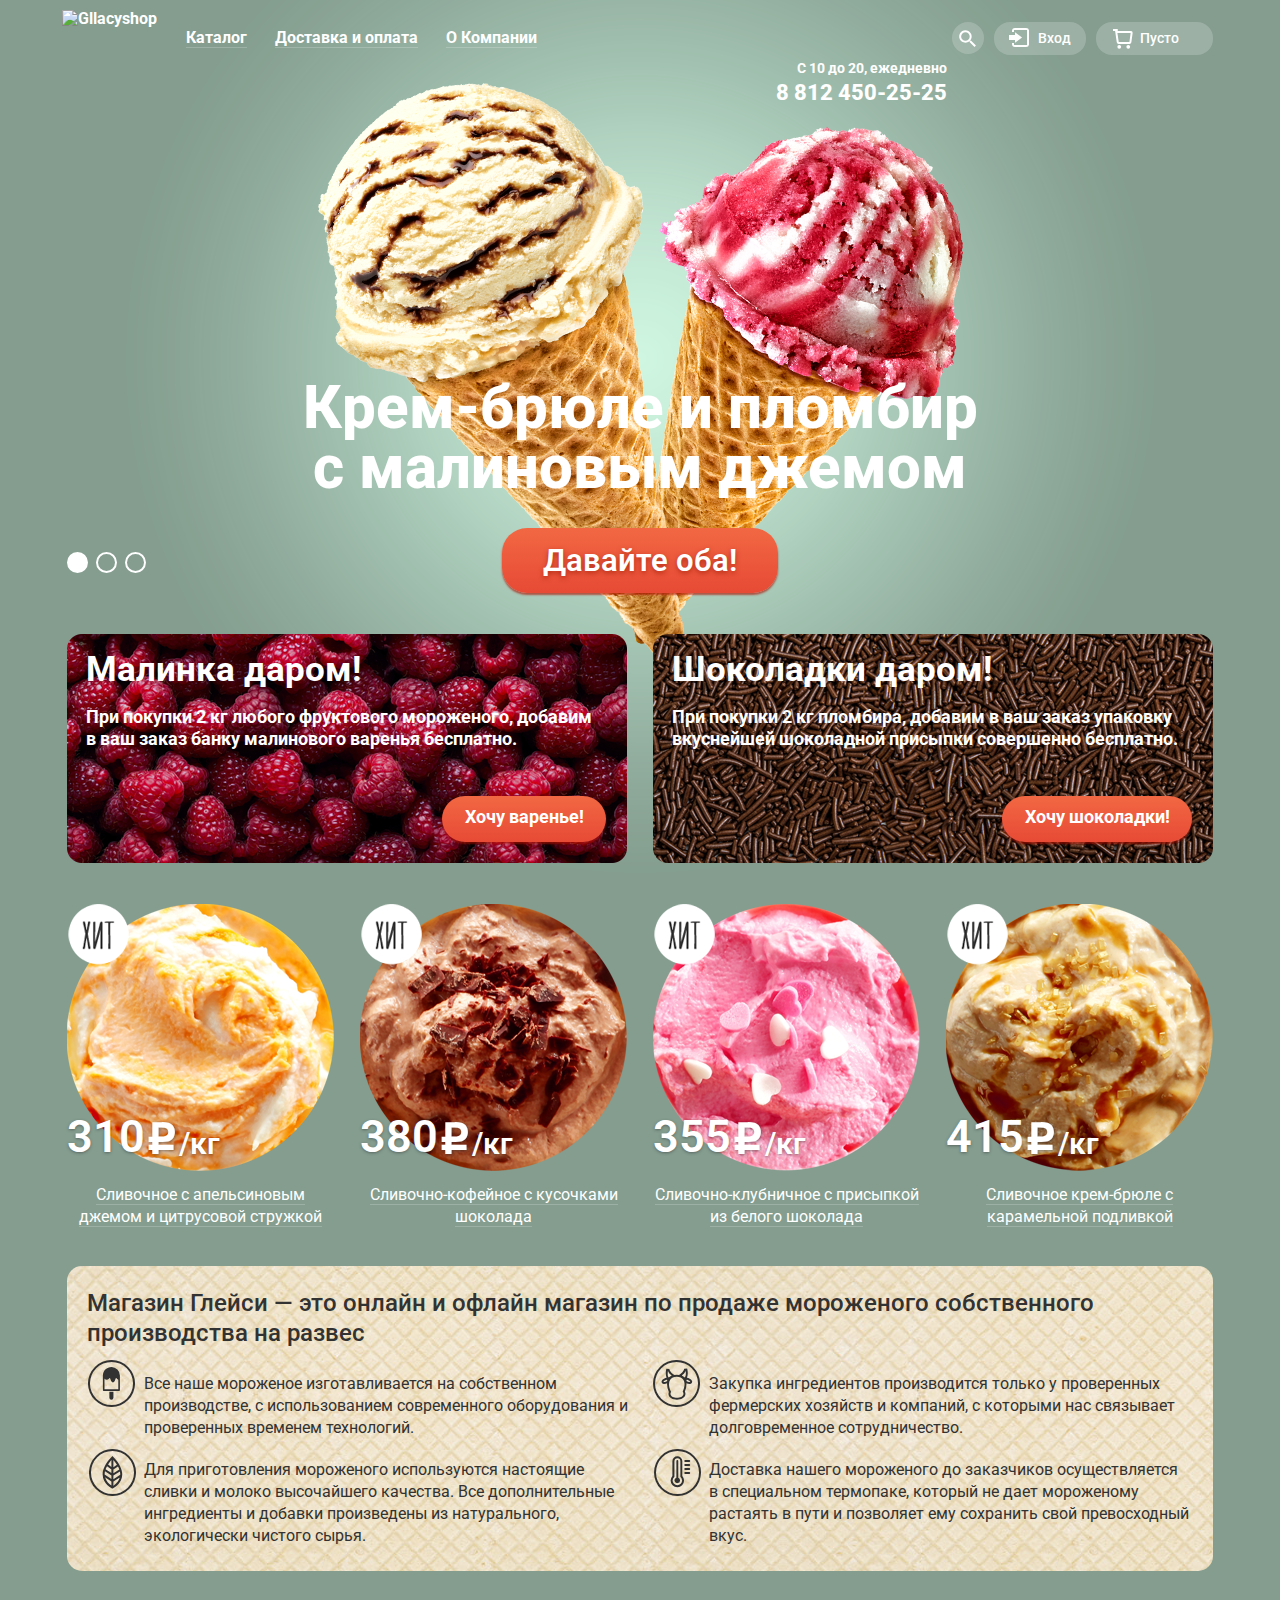
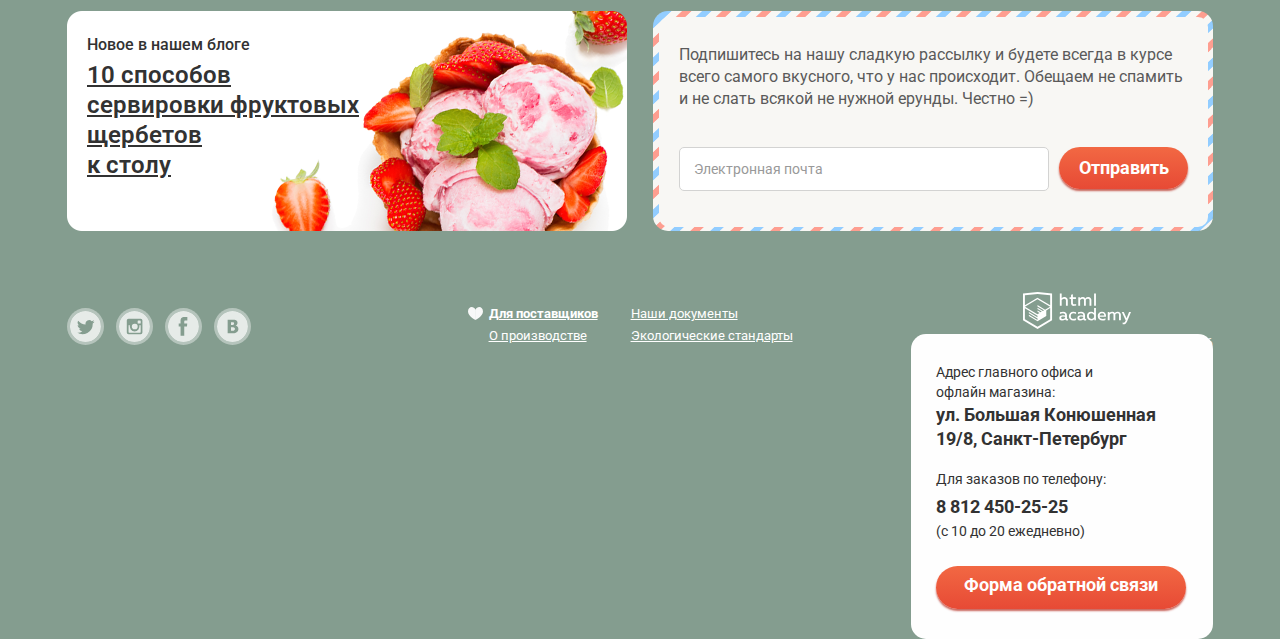
==== commit e81ed695: "окончательный вариант страниц" ====
--- a/index.html
+++ b/index.html
@@ -45,16 +45,16 @@
                 <li class="active-search">
                   <a class="info-btn search" href="#"></a>
                   <form class="search-form" action="https://echo.htmlacademy.ru" method="post">
-                    <label class="search-tip" for="option-field">Что ищем?</label>
-                    <input type="search" name="search" placeholder="Что ищем?">
+                    <label class="search-tip">Что ищем?</label>
+                    <input type="text" name="search" placeholder="Что ищем?">
                   </form>
                 </li>
                 <li class="active-login">
                   <a class="info-btn login" href="#">Вход</a> 
                   <form class="login-form" action="https://echo.htmlacademy.ru" method="post">
-                    <label class="email-tip" for="option-field">Электронная почта</label>
+                    <label class="email-tip">Электронная почта</label>
                     <input type="email" name="email" placeholder="Электронная почта">
-                    <label class="password-tip" for="option-field">Пароль</label>
+                    <label class="password-tip">Пароль</label>
                     <input type="password" name="password" placeholder="Пароль">
                     <button class="login-btn" type="submit">Войти</button>
                     <div class="reg">               
@@ -176,65 +176,64 @@
             </div> 
           </div>
         </main>
+      </div>
+      	<div class="contacts">
+          <script type="text/javascript" charset="utf-8" async src="https://api-maps.yandex.ru/services/constructor/1.0/js/?sid=mxUYdpGcXSEHkz-8OzGrY6fjhcl6sCZT&width=100%&height=429&lang=ru_RU&sourceType=constructor&scroll=true"></script>
+          <div class="container clearfix">
+            <div class="contacts-detail">
+              <div class="address">
+            		<p class="address contacts-title">Адрес главного офиса и<br> 
+            		офлайн магазина:</p>
+            		<p class="address contacts-info">ул. Большая Конюшенная<br>
+            		19/8, Санкт-Петербург</p>
+              </div>
+              <div class="phone">  
+            		<p class="phone contacts-title">Для заказов по телефону:</p>
+            		<p class="phone contacts-info">8 812 450-25-25</p>
+              </div>  
+              <div class="time">
+            		<p class="time contacts-title">(c 10 до 20 ежедневно)</p>
+              </div>  
+            		<a class="form-send" href="#">Форма обратной связи</a>  
+            </div>
+          </div>  
+      	</div>
+      <footer class="main-footer">
+        <div class="container clearfix">
+          <section class="footer-social">
+            <a class="social social-btn social-btn-tw" href="#">Tвиттер</a> 
+            <a class="social social-btn social-btn-inst" href="#">Инстаграм</a>
+            <a class="social social-btn social-btn-fb" href="#">Фейсбук</a>
+            <a class="social social-btn social-btn-vk" href="#">Вконтакт</a>
+          </section>
+          <div class="footer-detail">
+            <img src="img/heart.svg" class="heart" alt="сердце">
+            <div class="detail-1">
+            	<a class="detail-text bold" href="#">Для поставщиков</a>
+            	<a class="detail-text" href="#">О производстве</a>
+            </div>
+            <div class="detail-2">  
+            	<a class="detail-text" href="#">Наши документы</a>
+            	<a class="detail-text" href="#">Экологические стандарты</a>
+            </div>  
+          </div>
+          <section class="footer-copyright">
+            <div class="icon-logo">
+  	          <img src="img/logo-html.svg" alt="HTML academy">
+  	          <p>Сделано в <a href="#">HTML academy</a> &copy; 2016</p>
+            </div>
+          </section>
         </div>
-        	<div class="contacts">
-            <script type="text/javascript" charset="utf-8" async src="https://api-maps.yandex.ru/services/constructor/1.0/js/?sid=mxUYdpGcXSEHkz-8OzGrY6fjhcl6sCZT&width=100%&height=429&lang=ru_RU&sourceType=constructor&scroll=true"></script>
-            <div class="container clearfix">
-              <div class="contacts-detail">
-                <div class="address">
-              		<p class="address contacts-title">Адрес главного офиса и<br> 
-              		офлайн магазина:</p>
-              		<p class="address contacts-info">ул. Большая Конюшенная<br>
-              		19/8, Санкт-Петербург</p>
-                </div>
-                <div class="phone">  
-              		<p class="phone contacts-title">Для заказов по телефону:</p>
-              		<p class="phone contacts-info">8 812 450-25-25</p>
-                </div>  
-                <div class="time">
-              		<p class="time contacts-title">(c 10 до 20 ежедневно)</p>
-                </div>  
-              		<a class="form-send" href="#">Форма обратной связи</a>  
-              </div>
-            </div>  
-        	</div>
-        <footer class="main-footer">
-          <div class="container clearfix">
-            <section class="footer-social">
-              <a class="social social-btn social-btn-tw" href="#">Tвиттер</a> 
-              <a class="social social-btn social-btn-inst" href="#">Инстаграм</a>
-              <a class="social social-btn social-btn-fb" href="#">Фейсбук</a>
-              <a class="social social-btn social-btn-vk" href="#">Вконтакт</a>
-            </section>
-            <div class="footer-detail">
-              <img src="img/heart.svg" class="heart" alt="сердце">
-              <div class="detail-1">
-              	<a class="detail-text bold" href="#">Для поставщиков</a>
-              	<a class="detail-text" href="#">О производстве</a>
-              </div>
-              <div class="detail-2">  
-              	<a class="detail-text" href="#">Наши документы</a>
-              	<a class="detail-text" href="#">Экологические стандарты</a>
-              </div>  
-            </div>
-            <section class="footer-copyright">
-              <div class="icon-logo">
-    	          <img src="img/logo-html.svg" alt="HTML academy">
-    	          <p>Сделано в <a href="#">HTML academy</a> &copy; 2016</p>
-              </div>
-            </section>
-          </div>
-        </footer>
-        <div class="modal-content">
-          <button class="modal-content-close" type="button">Закрыть</button>
-          <p class="modal-content-title"> Мы обязательно вам ответим!</p>
-          <form class="commint-form" action="https://echo.htmlacademy.ru" method="post">
-            <input class="imput-1" type="text" name="name" placeholder="Как вас зовут?" required>
-            <input class="imput-1" type="text" name="email" placeholder="Ваша почта для ответа?" required>
-            <textarea class="imput-1" name="comment" id="comment-field" placeholder="Напишите что-нибудь..."></textarea>
-            <button class="modal-btn" type="submit">Отправить</button>
-          </form>
-        </div>
+      </footer>
+      <div class="modal-content">
+        <button class="modal-content-close" type="button">Закрыть</button>
+        <p class="modal-content-title"> Мы обязательно вам ответим!</p>
+        <form class="commint-form" action="https://echo.htmlacademy.ru" method="post">
+          <input class="imput-1" type="text" name="name" placeholder="Как вас зовут?" required>
+          <input class="imput-1" type="text" name="email" placeholder="Ваша почта для ответа?" required>
+          <textarea class="imput-1" name="comment" id="comment-field" placeholder="Напишите что-нибудь..."></textarea>
+          <button class="modal-btn" type="submit">Отправить</button>
+        </form>
       </div>
     </div>
     <script src="js/script.js"></script>
--- a/css/style.css
+++ b/css/style.css
@@ -11,7 +11,10 @@
 .inner-page {
   color: #ffffff;
 }
-
+img {
+	max-width: 100%;
+	height: auto;
+}
 h1 {
   font-size: 60px; 
   line-height: 60px;
@@ -126,6 +129,7 @@
 }
 
 .main-header {
+	min-height: 102px;
   color: #ffffff;
 }
 
@@ -296,7 +300,6 @@
   height: 63px;
   padding: 0;
   margin-right: 10px;
-  opacity: 0.15;
 }
 
 .main-navigation .logo-inner img{
@@ -398,12 +401,14 @@
   display: none;
 }
 
-.search-form input[type="search"] {
-  min-width: 311px;
-  min-height: 26px;
+.search-form input[type="text"] {
+  min-width: 297px;
+  min-height: 24px;
   margin: 0;
+  margin-left: 15px;
+  margin-top: 18px; 
   margin-bottom: 20px;
-  padding-left: 8px;
+  padding-left: 14px;
   padding-top: 9px;
   padding-bottom: 9px;
   font-size: 16px; 
@@ -412,8 +417,6 @@
   font-weight: 700;
   border-radius: 5px;
   border: 1px solid #d3d3d2;
-  margin-left: 15px;
-  margin-top: 18px; 
 }
 
 .search-tip {
@@ -439,16 +442,21 @@
   display: block;
 }
 
-input[type="search"]:hover {
-	min-width: 309px;
+input[type="text"]:hover {
+	min-width: 297px;
   min-height: 24px;
-  padding-left: 6px;
+  padding-left: 14px;
   padding-top: 8px;
   padding-bottom: 8px;
   border: 2px solid #d3d3d2;
 }
 
-input[type="search"]:focus {
+input[type="text"]:focus {
+	min-width: 297px;
+  min-height: 24px;
+  padding-left: 14px;
+  padding-top: 8px;
+  padding-bottom: 8px;
   border: 2px solid #8fbdec;
   outline: none;
 }
@@ -588,6 +596,10 @@
 }
 
 .login-form input[type="email"]:focus {
+	min-width: 223px;
+  padding-left: 11px;
+  padding-top: 8px;
+  padding-bottom: 8px;
 	border: 2px solid #8fbdec;
 	outline: none;
 }
@@ -605,6 +617,10 @@
 }
 
 .login-form input[type="password"]:focus {
+	min-width: 223px;
+  padding-left: 11px;
+  padding-top: 8px;
+  padding-bottom: 8px;
 	border: 2px solid #8fbdec;
 	outline: none;
 }
@@ -769,8 +785,8 @@
 .basket-form {
   position: absolute;
   right: 0px;
-  top: 60px;
-  min-width: 539px;
+  top: 59px;
+  min-width: 540px;
   min-height: 242px;
   background: #f8f7f4;
   font-size: 13px; 
@@ -805,7 +821,7 @@
 .content-close {
   position: absolute;
   top: 10px;
-  left: 20px;
+  left: 15px;
   width: 12px;
   height: 12px;
   font-size: 0;
@@ -835,7 +851,7 @@
 .content-close {
   position: absolute;
   top: 10px;
-  left: 20px;
+  left: 15px;
   width: 12px;
   height: 12px;
   font-size: 0;
@@ -874,8 +890,8 @@
   display: inline-block;
   margin: 0;
   vertical-align: top;
-  margin-top: 30px;
-  margin-right: 27px; 
+  margin-top: 28px;
+  margin-right: 26px; 
 }
 
 .string-1 p:last-child {
@@ -886,7 +902,7 @@
   display: inline-block;
   vertical-align: top;
   margin-top: 25px; 
-  margin-right: 27px;
+  margin-right: 26px;
 }
 
 .string-2 p:last-child {
@@ -905,13 +921,13 @@
   width: 510px;
   background: #cacac7;
   right: 0px;
-  bottom: 32px;
+  bottom: 13px;
 }
 
 .total {
   text-align: right;
   margin-right: 12px;
-  margin-top: 20px;
+  margin-top: 18px;
   font-size: 15px;
   line-height: 18px;
   font-weight: 700;
@@ -921,24 +937,23 @@
   display: inline-block;
   position: absolute;
   text-decoration: none;
-  right: 10px;
+  min-width: 170px;
+  min-height: 20px;
+  right: 13px;
   bottom: 18px;
   font-size: 18px; 
   line-height: 24px;
   color: #ffffff; 
   font-weight: 700;
   background-color: #e84d37;
-  max-width: 170px;
   text-align: center;
-  border-radius: 24px;
-  padding-top: 9px;
+  border-radius: 22px;
+  padding-top: 11px;
   padding-bottom: 13px;
-  padding-left: 15px;
-  padding-right: 15px;
   background: -moz-linear-gradient(top, #f26843 0%, #e74a35 100%);
   background: -webkit-linear-gradient(top, #f26843 0%, #e74a35 100%);
   background: linear-gradient(to bottom, #f26843 0%, #e74a35 100%);
-  box-shadow: 0 2px 2px rgba(172, 16, 0, 0.64);
+  box-shadow: 0px 1px 2px 0px rgba(172, 16, 0, 0.004);
 }
 
 .buy:hover {
@@ -958,6 +973,7 @@
 
 .info {
   float: right;
+  min-width: 170px;
   text-align: right;
   margin: 0;
 }
@@ -1440,7 +1456,8 @@
 } 
 
 .product {
-  margin-bottom: 40px;
+	min-height: 330px;
+  margin-bottom: 32px;
 }
 
 .product-preview {
@@ -1678,7 +1695,7 @@
 }
 
 .metka-1 {
-	padding-right: 5px;
+	padding-right: 10px;
 }
 
 .metka-2 {
@@ -1870,6 +1887,8 @@
 }
 
 .mail:focus {
+	min-width: 350px;
+	min-height: 38px;
   border: 2px solid #8fbdec;
   outline: none;
 }
@@ -2274,6 +2293,10 @@
 }
 
 .commint-form input[type="text"]:focus {
+	min-width: 248px;
+	padding-left: 11px;
+  padding-top: 8px;
+  padding-bottom: 8px;
   border: 2px solid #8fbdec;
   outline: none;
 }
@@ -2292,15 +2315,20 @@
   padding-top: 7px;
   border-radius: 5px;
   margin-left: 24px; 
+  margin-bottom: 20px;
 }
 
 textarea:hover {
 	min-width: 408px;
   min-height: 143px;
+  padding-top: 7px;
   border: 2px solid #d3d3d2;
 }
 
 textarea:focus {
+	min-width: 408px;
+  min-height: 143px;
+  padding-top: 7px;
   border: 2px solid #8fbdec;
   outline: none;
 }
@@ -2314,7 +2342,6 @@
   background-color: #e84d37;
   border-radius: 20px;
   border: none;
-  margin-top: 20px;
   font-size: 18px; 
   line-height: 24px;
   color: #ffffff;
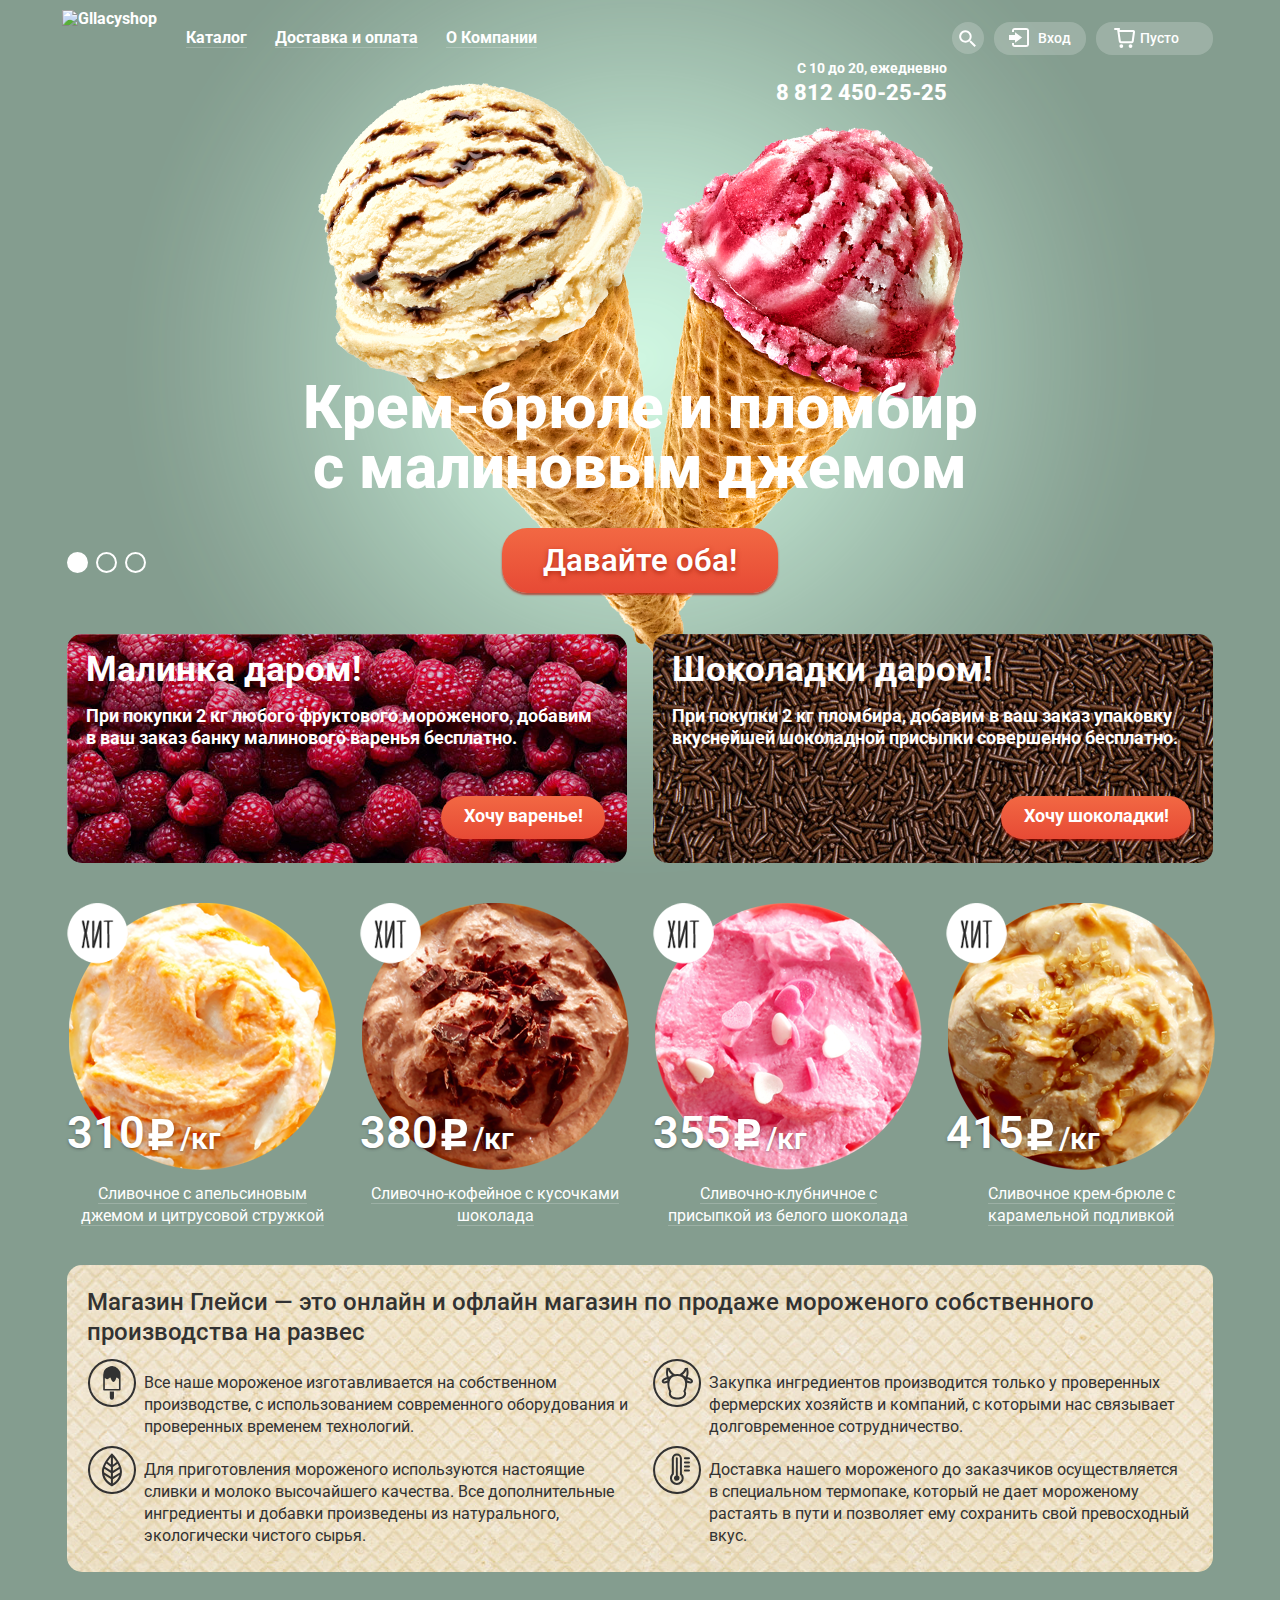
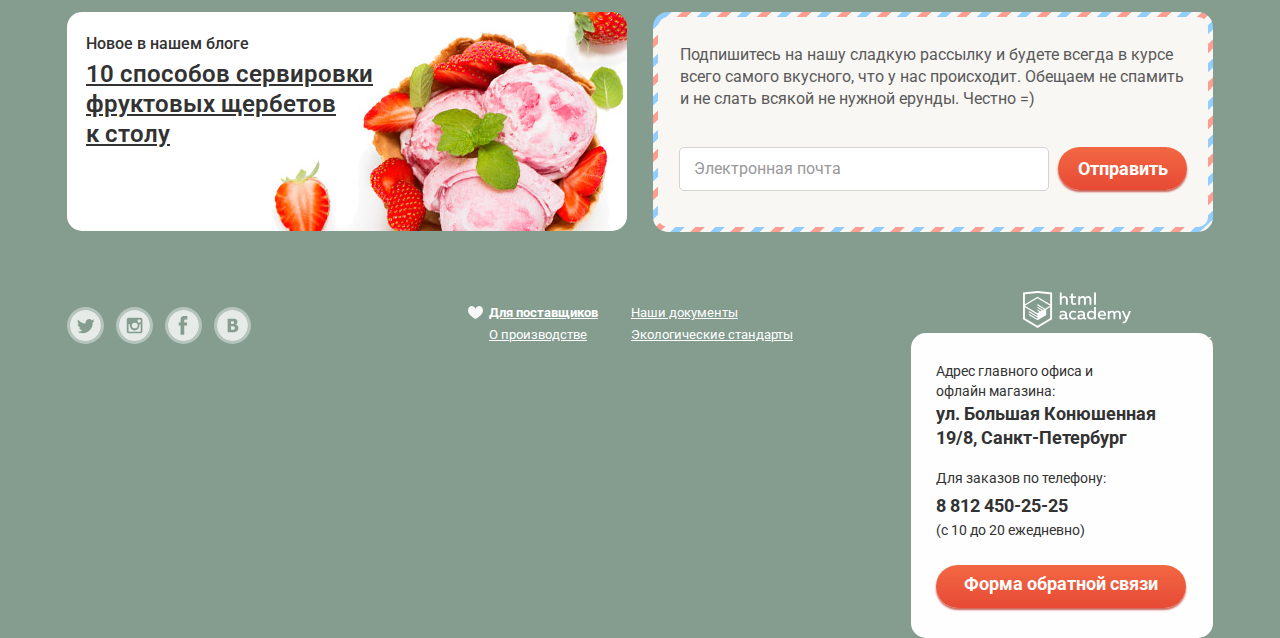
==== commit 8866ba31: "страницы с исправлениями" ====
--- a/index.html
+++ b/index.html
@@ -5,7 +5,7 @@
     <title>HTML Academy: Глейси</title>
     <link rel="stylesheet" href="https://fonts.googleapis.com/css?family=Roboto:400,700,500,300,900&subset=latin,cyrillic">
     <link rel="stylesheet" href="css/normalize.css">
-    <link rel="stylesheet" href="css/style.css">
+    <link rel="stylesheet" href="css/style.mini.css">
   </head>
   <body>
     <input type="radio" id="btn-1" name="toggle" checked>
@@ -19,14 +19,14 @@
               <ul class="main-menu">
                 <li>
                   <div class="index-logo">
-                    <img src="img/logo.svg" alt="Gllacyshop">
+                    <img src="img/logo.svg" alt="Gllacyshop" width="154" height="64">
                   </div>
                 </li>
                 <li class="active">
                   <a href="#"><span class="line-1">Каталог</span></a>
                     <ul class="sub-menu">
                       <li><a href="#"><span class="underline"> Новинки</span></a></li>
-                      <li class="new"><a href="file:///Users/aleksandrponomarenko/Documents/133095-gllacy/catalog.html#">Сливочное</a></li>
+                      <li class="new"><a href="catalog.html">Сливочное</a></li>
                       <li><a href="#">Щербеты</a></li>
                       <li><a href="#">Фруктовый лед</a></li>
                       <li><a href="#">Мелорин</a></li>
@@ -45,17 +45,20 @@
                 <li class="active-search">
                   <a class="info-btn search" href="#"></a>
                   <form class="search-form" action="https://echo.htmlacademy.ru" method="post">
-                    <label class="search-tip">Что ищем?</label>
-                    <input type="text" name="search" placeholder="Что ищем?">
+                    <label>
+                      <input type="text" name="search" placeholder="Что ищем?">
+                    </label>
                   </form>
                 </li>
                 <li class="active-login">
                   <a class="info-btn login" href="#">Вход</a> 
                   <form class="login-form" action="https://echo.htmlacademy.ru" method="post">
-                    <label class="email-tip">Электронная почта</label>
-                    <input type="email" name="email" placeholder="Электронная почта">
-                    <label class="password-tip">Пароль</label>
-                    <input type="password" name="password" placeholder="Пароль">
+                    <label>
+                      <input type="email" name="email" placeholder="Электронная почта">
+                    </label>
+                    <label>
+                      <input type="password" name="password" placeholder="Пароль">
+                    </label>
                     <button class="login-btn" type="submit">Войти</button>
                     <div class="reg">               
                       <a class="restore" href="#">Забыли пароль?</a>
@@ -97,70 +100,83 @@
             </div>
         		<div class="promo-card clearfix">
         			<div class="card-1">
-                <img src="img/promo-card-1.png" alt="Малинка»">
         				<h2 class="title-card">Малинка даром!</h2>
-        				<p class="promo-text">При покупки 2 кг любого фруктового мороженого, добавим<br> в ваш заказ банку малинового варенья бесплатно.</p>
-        				<a class="card-btn" href="#">Хочу варенье!</a>
+        				<p class="promo-text">При покупки 2 кг любого фруктового мороженого, добавим<br> в ваш заказ банку малинового варенья бесплатно. </p>
+        				<a class="card-btn-1" href="#">Хочу варенье!</a>
         			</div>
         			<div class="card-2">
-                <img src="img/promo-card-2.png" alt="Шоколадка»">
         				<h2 class="title-card">Шоколадки даром!</h2>
         				<p class="promo-text">При покупки 2 кг пломбира, добавим в ваш заказ упаковку вкуснейшей шоколадной присыпки совершенно бесплатно.</p>
-        				<a class="card-btn" href="#">Хочу шоколадки!</a>
+        				<a class="card-btn-2" href="#">Хочу шоколадки!</a>
         			</div>
         		</div>
-        		<div class="product clearfix">
-        			<div class="product-preview">
-                <img src="img/hit.png" class="hit" alt="хит">
-        				<img src="img/product-foto-1.png" class="foto-preview" alt="фото1">
-        				<p class="price">310</p>
-                <p class="wt">/кг</p>
-                <img src="img/rub.svg" class="ruble" alt="P">
-        				<a class="preview-text" href="#"><span class="line">Сливочное с апельсиновым джемом и цитрусовой стружкой </span></a>
-        			</div>
-        			<div class="product-preview">
-        				<img src="img/hit.png" class="hit" alt="хит">
-        				<img src="img/product-foto-2.png" class="foto-preview" alt="фото2">
-        				<p class="price">380</p> 
-                <p class="wt">/кг</p>
-                <img src="img/rub.svg" class="ruble" alt="P">
-        				<a class="preview-text" href="#"><span class="line">Сливочно-кофейное с кусочками шоколада</span></a>
-        			</div>
-        			<div class="product-preview">
-        				<img src="img/hit.png" class="hit" alt="хит">
-        				<img src="img/product-foto-3.png" class="foto-preview" alt="фото3">
-        				<p class="price">355</p> 
-                <p class="wt">/кг</p>
-                <img src="img/rub.svg" class="ruble" alt="P">
-        				<a class="preview-text" href="#"><span class="line">Сливочно-клубничное с присыпкой из белого шоколада</span></a>
-        			</div>
-        			<div class="product-preview">
-        				<img src="img/hit.png" class="hit" alt="хит">
-        				<img src="img/product-foto-4.png" class="foto-preview" alt="фото4">
-        				<p class="price">415</p>
-                 <p class="wt">/кг</p>
-                 <img src="img/rub.svg" class="ruble" alt="P"> 
-        				<a class="preview-text" href="#"><span class="line">Сливочное крем-брюле с карамельной подливкой</span></a>
-        			</div>
+        		<div class="product-mini">  
+              <div class="product-preview-mini">
+                <div class="product-zoom">
+                  <img src="img/hit.png" class="hit" alt="хит" width="61" height="61">
+                  <img src="img/product-foto-1.png" class="foto-preview" alt="фото1" width="267" height="267">
+                  <p class="price">310</p>
+                  <p class="wt">/кг</p>
+                  <img src="img/rub.svg" class="ruble" alt="P" width="31" height="36">
+                  <a class="preview-text" href="#"><span class="line">Сливочное с апельсиновым джемом и цитрусовой стружкой </span></a>
+                  <a class="zoom-btn" href="#">Быстрый просмотр</a>
+                </div>
+              </div>
+              <div class="product-preview-mini">
+                <div class="product-zoom">
+                  <img src="img/hit.png" class="hit" alt="хит" width="61" height="61">
+                  <img src="img/product-foto-2.png" class="foto-preview" alt="фото2" width="267" height="267">
+                  <p class="price">380</p> 
+                  <p class="wt">/кг</p>
+                  <img src="img/rub.svg" class="ruble" alt="P" width="31" height="36">
+                  <a class="preview-text" href="#"><span class="line">Сливочно-кофейное с кусочками шоколада</span></a>
+                  <a class="zoom-btn" href="#">Быстрый просмотр</a>
+                </div>  
+              </div>
+              <div class="product-preview-mini">
+                <div class="product-zoom">
+                  <img src="img/hit.png" class="hit" alt="хит" width="61" height="61">
+                  <img src="img/product-foto-3.png" class="foto-preview" alt="фото3" width="267" height="267">
+                  <p class="price">355</p> 
+                  <p class="wt">/кг</p>
+                  <img src="img/rub.svg" class="ruble" alt="P" width="31" height="36">
+                  <a class="preview-text" href="#"><span class="line">Сливочно-клубничное с<br> присыпкой из белого шоколада</span></a>
+                  <a class="zoom-btn" href="#">Быстрый просмотр</a>
+                </div>
+              </div>
+              <div class="product-preview-mini">
+                <div class="product-zoom">
+                  <img src="img/hit.png" class="hit" alt="хит" width="61" height="61">
+                  <img src="img/product-foto-4.png" class="foto-preview" alt="фото4" width="267" height="267">
+                  <p class="price">415</p>
+                  <p class="wt">/кг</p>
+                  <img src="img/rub.svg" class="ruble" alt="P" width="31" height="36"> 
+                  <a class="preview-text" href="#"><span class="line">Сливочное крем-брюле с карамельной подливкой</span></a>
+                  <a class="zoom-btn" href="#">Быстрый просмотр</a>
+                </div>
+              </div>
             </div>  
         	  <article class="features clearfix">
         			<h3 class="features-title">Магазин Глейси &mdash; это онлайн и офлайн магазин по продаже мороженого собственного производства на развес</h3>
-        			<div class="features-item-1">
-        				<img src="img/icone-1.svg" class="icon-1" alt="мороженко">
+        			<div class="features-item">
+        				<img src="img/icone-1.svg" class="icon" alt="мороженко" width="48" height="48">
         				<p class="features-text">Все наше мороженое изготавливается на собственном производстве, с использованием современного оборудования и проверенных временем технологий.</p>
-                <img src="img/icone-2.svg" class="icon-2" alt="листик">
+              </div>
+              <div class="features-item">
+                <img src="img/icone-3.svg" class="icon" alt="корова" width="48" height="48">
+                <p class="features-text">Закупка ингpедиентов производится только у проверенных фермерских хозяйств и компаний, с которыми нас связывает долговременное сотрудничество.</p>
+              </div>
+              <div class="features-item">
+                <img src="img/icone-2.svg" class="icon" alt="листик" width="48" height="48">
                 <p class="features-text">Для приготовления мороженого используются настоящие сливки и молоко высочайшего качества. Все дополнительные ингредиенты и добавки произведены из натурального, экологически чистого сырья.</p>
         			</div>
-        			<div class="features-item-2">
-        				<img src="img/icone-3.svg" class="icon-1" alt="корова">
-        				<p class="features-text">Закупка ингpедиентов производится только у проверенных фермерских хозяйств и компаний, с которыми нас связывает долговременное сотрудничество.</p>
-                <img src="img/icone-4.svg" class="icon-2" alt="градусник">
+              <div class="features-item">
+                <img src="img/icone-4.svg" class="icon" alt="градусник" width="48" height="48">
                 <p class="features-text">Доставка нашего мороженого до заказчиков осуществляется<br> в специальном термопаке, который не дает мороженому растаять в пути и позволяет ему сохранить свой превосходный вкус.</p>
         			</div>
         		</article>
             <div class="info-block clearfix">
           		<div class="content-blog">
-                <img src="img/foto-blog.png" class="fblog" alt="фон">
           			<p class="blog-title">Новое в нашем блоге</p>
           			<a class="blog-text" href="#">10 способов сервировки фруктовых щербетов<br> к столу</a>
         			</div>
@@ -168,7 +184,9 @@
                 <div class="block">
           				<p class="subscription-text">Подпишитесь на нашу сладкую рассылку и будете всегда в курсе всего самого вкусного, что у нас происходит. Обещаем не спамить и не слать всякой не нужной ерунды. Честно =)</p>
           				<form>
-            				<input class="mail" type="email" name="login" placeholder="Электронная почта">
+                    <label>
+                      <input class="mail imput-1" type="email" name="login" placeholder="Электронная почта">
+                    </label>
             				<button class="block-btn" type="submit">Отправить</button>
           				</form>
                 </div>  
@@ -194,7 +212,7 @@
               <div class="time">
             		<p class="time contacts-title">(c 10 до 20 ежедневно)</p>
               </div>  
-            		<a class="form-send" href="#">Форма обратной связи</a>  
+            		<a class="form-send" href="form.html">Форма обратной связи</a>  
             </div>
           </div>  
       	</div>
@@ -207,7 +225,7 @@
             <a class="social social-btn social-btn-vk" href="#">Вконтакт</a>
           </section>
           <div class="footer-detail">
-            <img src="img/heart.svg" class="heart" alt="сердце">
+            <img src="img/heart.svg" class="heart" alt="сердце" width="15" height="13">
             <div class="detail-1">
             	<a class="detail-text bold" href="#">Для поставщиков</a>
             	<a class="detail-text" href="#">О производстве</a>
@@ -219,7 +237,7 @@
           </div>
           <section class="footer-copyright">
             <div class="icon-logo">
-  	          <img src="img/logo-html.svg" alt="HTML academy">
+  	          <img src="img/logo-html.svg" alt="HTML academy" width="108" height="37">
   	          <p>Сделано в <a href="#">HTML academy</a> &copy; 2016</p>
             </div>
           </section>
@@ -229,13 +247,19 @@
         <button class="modal-content-close" type="button">Закрыть</button>
         <p class="modal-content-title"> Мы обязательно вам ответим!</p>
         <form class="commint-form" action="https://echo.htmlacademy.ru" method="post">
-          <input class="imput-1" type="text" name="name" placeholder="Как вас зовут?" required>
-          <input class="imput-1" type="text" name="email" placeholder="Ваша почта для ответа?" required>
-          <textarea class="imput-1" name="comment" id="comment-field" placeholder="Напишите что-нибудь..."></textarea>
+          <label>
+            <input class="imput-1" type="text" name="name" placeholder="Как вас зовут?" required>
+          </label>
+          <label>
+            <input class="imput-1" type="text" name="email" placeholder="Ваша почта для ответа?" required>
+          </label>
+          <label>
+            <textarea class="imput-1" name="comment" id="comment-field" placeholder="Напишите что-нибудь..."></textarea>
+          </label>
           <button class="modal-btn" type="submit">Отправить</button>
         </form>
       </div>
     </div>
-    <script src="js/script.js"></script>
+    <script src="js/script.mini.js"></script>
   </body>
 </html>
--- a/css/style.mini.css
+++ b/css/style.mini.css
@@ -0,0 +1 @@
+body{background:#849d8f;color:#323232;font-weight:400;font-size:16px;line-height:22px;font-family:"Roboto","Arial",sans-serif;margin:0}.inner-page{color:#fff}img{max-width:100%;height:auto}h1{font-size:60px;line-height:60px;color:#fff;font-weight:700;font-family:"Roboto","Arial",sans-serif}.inner-page h1{position:relative;font-size:35px;line-height:39px;color:#fff;font-weight:700;font-family:"Roboto","Arial",sans-serif;margin:0;padding:0;top:2px}h2{font-size:35px;line-height:41px;color:#fff;font-weight:700;font-family:"Roboto","Arial",sans-serif}h3{font-size:24px;line-height:30px;color:#323232;font-weight:500;font-family:"Roboto","Arial",sans-serif}.line-1{border-bottom:1px solid rgba(255,255,255,0.2)}.line{border-bottom:1px solid rgba(255,255,255,0.2)}.line:hover,.line:active{border-bottom:1px solid #ffbc9e}.inner-page .line-1:hover,.inner-page .line-1:active{border:none}:focus::-moz-placeholder{color:transparent}:focus::-webkit-input-placeholder{color:transparent}:focus::-moz-placeholder{color:transparent}:focus:-moz-placeholder{color:transparent}:focus:-ms-input-placeholder{color:transparent}::-webkit-input-placeholder{font-size:14px;line-height:24px;color:#999;font-weight:400}::-moz-placeholder{font-size:14px;line-height:24px;color:#999;font-weight:400}.imput-1::-webkit-input-placeholder{font-size:16px;line-height:24px;color:#999;font-weight:400}.imput-1::-moz-placeholder{font-size:16px;line-height:24px;color:#999;font-weight:400}.clearfix::after{content:"";display:table;clear:both;display:table;clear:both}.container{width:1146px;margin:0 auto;padding:0 27px}.main-header{min-height:102px;color:#fff}.main-navigation{float:left;width:870px;min-height:63px}.main-navigation ul{margin:0;padding:0;list-style:none;font-size:0}.main-navigation li{display:inline-block;vertical-align:top;font-size:16px;line-height:18px;font-weight:700}.main-menu > li{display:inline-block;position:relative;z-index:1}.main-navigation a{display:block;padding:6px 14px 8px;margin-top:23px;color:#fff;text-decoration:none}.main-menu > .active > a:hover{color:#333;background:#f7f6f3;border-radius:16px}.inner-page .active a{background:#d07058;border-radius:16px;border:none}.inner-page .active a:hover{background:#d07058;border-radius:16px;color:#fff}.main-navigation a:active{box-shadow:inset 0 2px 1px 0 rgba(105,105,105,0.74)}.active-1 a:hover{color:#333;background:#f7f6f3;border-radius:16px}.main-menu .sub-menu{position:absolute;min-width:123px;min-height:170px;margin:0;padding:0;list-style:none;background:#f8f7f4;color:#323232;top:60px;left:-7px;border-radius:5px;display:none;box-shadow:0 20px 20px 0 rgba(0,0,0,0.4)}.sub-menu li{margin:0;padding:0;margin-top:7px}.underline{position:relative;font-weight:700;padding-bottom:5px}.underline::after{position:absolute;display:block;content:"";height:1px;width:120px;background:#d1d0ce;left:-10px;top:30px}.mane-navigation .active{position:relative}.main-navigation .active::after{content:"";position:absolute;width:100%;height:10px;background-color:transparent}li .new{padding-top:7px}.main-menu .sub-menu a{display:block;width:123px;font-size:14px;line-height:16px;font-weight:400;margin:0;padding:0;color:#333;padding-top:3px;padding-left:20px;padding-bottom:5px}.main-menu .sub-menu a:hover{background:#fbded7;box-shadow:none;color:#333}.main-menu .sub-menu a:active{background:#f6b5a5;box-shadow:none;color:#333}.main-menu > li:hover .sub-menu{display:block}.index-logo{position:relative;left:-5px}.main-navigation img{margin-right:10px;margin-top:10px}.main-navigation .logo-inner{position:relative;top:-23px;left:-5px;float:left;width:153px;height:63px;padding:0;margin-right:10px}.main-navigation .logo-inner img{width:153px;height:63px}.main-navigation .logo-inner:hover{background:none;opacity:1}.main-navigation .logo-inner:active{outline:none;box-shadow:none}.user-info{float:right;max-width:267px;min-height:40px;position:relative;margin-bottom:21px}.info-btn{color:#fff;text-decoration:none;display:block}.info-btn:hover{color:#323232;background:#f7f6f3;border-radius:16px}.user-info ul{margin:0;padding:0;list-style:none;font-size:0}.user-info li{display:inline-block;vertical-align:top;font-size:14px;line-height:16px;font-weight:500;margin-top:20px}.search{position:relative;display:inline-block;width:32px;height:32px;border-radius:16px;background:rgba(255,255,255,0.2);margin-left:5px;top:2px}.search::before{content:"";position:absolute;top:8px;left:7px;width:17px;height:17px;background:url(../img/sprite.svg) no-repeat;background-position:0 0}.search:hover::before{background-position:-25px 0}.search::after{content:"";position:absolute;display:block;height:10px;width:100%;bottom:-10px}.search-form{position:absolute;min-width:341px;min-height:84px;background:#f8f7f4;right:230px;top:60px;box-shadow:0 20px 20px 0 rgba(0,0,0,0.4);border-radius:6px;z-index:1;display:none}.search-form input[type="text"]{min-width:297px;min-height:24px;margin:0;margin-left:15px;margin-top:18px;margin-bottom:20px;padding-left:14px;padding-top:9px;padding-bottom:9px;font-size:16px;line-height:24px;color:#323232;font-weight:700;border-radius:5px;border:1px solid #d3d3d2}.active-search > .search:hover ~ .search-form{display:block}.search::after:hover ~ .search-form{display:block}.search-form:hover{display:block}input[type="text"]:hover{min-width:297px;min-height:24px;padding-left:14px;padding-top:8px;padding-bottom:8px;border:2px solid #d3d3d2}input[type="text"]:focus{min-width:297px;min-height:24px;padding-left:14px;padding-top:8px;padding-bottom:8px;border:2px solid #8fbdec;outline:none}.login{position:relative;width:48px;max-height:32px;border-radius:16px;background:rgba(255,255,255,0.2);padding-left:44px;padding-top:8px;padding-bottom:9px;margin-left:10px;margin-right:10px;top:2px;position:relative;width:48px;max-height:32px;border-radius:16px;background:rgba(255,255,255,0.2);padding-left:44px;padding-top:8px;padding-bottom:9px;margin-left:10px;margin-right:10px;top:2px}.login::before{content:"";position:absolute;top:6px;left:15px;width:20px;height:20px;background:url(../img/sprite.svg) no-repeat;background-position:0 -20px}.login:hover::before{background-position:-25px -20px}.login::after{content:"";position:absolute;display:block;height:10px;width:100%;bottom:-10px;left:0}.login-form{position:absolute;min-width:277px;min-height:84px;background:#f8f7f4;right:125px;top:60px;box-shadow:0 20px 20px 0 rgba(0,0,0,0.4);border-radius:6px;z-index:1;display:none}.login-form input[type="email"]{min-width:225px;margin:0;margin-bottom:20px;margin-top:18px;margin-left:20px;padding-left:13px;padding-top:9px;padding-bottom:9px;font-size:14px;line-height:24px;color:#999;font-weight:400;font-family:"Roboto","Arial",sans-serif;border-radius:5px;border:1px solid #d3d3d2}.login-form input[type="password"]{min-width:225px;margin:0;margin-bottom:20px;margin-left:20px;padding-left:13px;padding-top:9px;padding-bottom:9px;font-size:14px;line-height:24px;color:#999;font-weight:400;font-family:"Roboto","Arial",sans-serif;border-radius:5px;border:1px solid #d3d3d2}.login-form input[type="email"]:hover{min-width:223px;padding-left:11px;padding-top:8px;padding-bottom:8px;border:2px solid #d3d3d2}.login-form input[type="email"]:focus{min-width:223px;padding-left:11px;padding-top:8px;padding-bottom:8px;border:2px solid #8fbdec;outline:none}.login-form input[type="password"]:hover{min-width:223px;padding-left:11px;padding-top:8px;padding-bottom:8px;border:2px solid #d3d3d2}.login-form input[type="password"]:focus{min-width:223px;padding-left:11px;padding-top:8px;padding-bottom:8px;border:2px solid #8fbdec;outline:none}.login-btn{display:inline-block;position:relative;left:20px;bottom:23px;min-height:43px;min-width:100px;background-color:#e84d37;border-radius:20px;border:none;margin-top:25px;font-size:18px;line-height:24px;color:#fff;font-weight:700;font-family:"Roboto","Arial",sans-serif;background:-moz-linear-gradient(top,#f26843 0%,#e74a35 100%);background:-webkit-linear-gradient(top,#f26843 0%,#e74a35 100%);background:linear-gradient(to bottom,#f26843 0%,#e74a35 100%);box-shadow:0 2px 2px rgba(172,16,0,0.64)}.login-btn:hover{background:-moz-linear-gradient(top,#f58669 0%,#ec6f5e 100%);background:-webkit-linear-gradient(top,#f58669 0%,#ec6f5e 100%);background:linear-gradient(to bottom,#f58669 0%,#ec6f5e 100%);box-shadow:0 2px 2px rgba(172,16,0,1)}.login-btn:active{background:-moz-linear-gradient(top,#d84732 0%,#e1613e 100%);background:-webkit-linear-gradient(top,#d84732 0%,#e1613e 100%);background:linear-gradient(to bottom,#d84732 0%,#e1613e 100%);box-shadow:inset 0 2px 2px rgba(172,16,0,1)}.login-btn:focus{outline:none}.reg{position:absolute;left:140px;bottom:30px}.login-form a{display:block;text-decoration:underline;font-size:13px;line-height:14px;color:#323232;font-weight:400;font-family:"Roboto","Arial",sans-serif}.login-form a:hover,.login-form a:active{color:#ffbc9e}.restore{margin-bottom:5px}.active-login > .login:hover ~ .login-form{display:block}.login::after:hover ~ .login-form{display:block}.login-form:hover{display:block}.basket{position:relative;width:73px;max-height:32px;border-radius:16px;background:rgba(255,255,255,0.2);padding-left:44px;padding-top:8px;padding-bottom:9px;top:2px}.basket::before{content:"";position:absolute;top:6px;left:17px;width:22px;height:22px;background:url(../img/sprite.svg) no-repeat;background-position:0 -40px}.basket:hover::before{background-position:-25px -40px}.basket:active::before{background-position:-25px -40px}.inner-page .basket{position:relative;width:73px;max-height:32px;border-radius:16px;background:#f8f7f4;padding-left:44px;padding-top:8px;padding-bottom:9px;top:2px;color:#313131}.inner-page .basket::before{content:"";position:absolute;top:6px;left:15px;width:22px;height:22px;background:url(../img/sprite.svg) no-repeat;background-position:-25px -40px;z-index:1}.inner-page .basket::after{content:"";position:absolute;top:9px;left:20px;width:15px;height:10px;background:url(../img/sprite.svg) no-repeat;background-position:-50px -50px}.separator::after{content:"";position:absolute;display:block;height:10px;width:100%;bottom:-10px;left:0}.basket-form{position:absolute;right:0;top:59px;min-width:540px;min-height:242px;background:#f8f7f4;font-size:13px;line-height:16px;color:#323232;font-weight:400;font-family:"Roboto","Arial",sans-serif;box-shadow:0 20px 20px 0 rgba(0,0,0,0.4);border-radius:5px;z-index:1;display:none}.active-basket > .basket:hover ~ .basket-form{display:block}.basket::after:hover ~ .basket-form{display:block}.basket-form:hover{display:block}.string-1{position:relative;display:inline-block;vertical-align:top}.content-close{position:absolute;top:10px;left:15px;width:12px;height:12px;font-size:0;background-color:transparent;border:0;outline:0}.content-close::before,.content-close::after{content:"";position:absolute;left:1px;top:50px;width:12px;height:1px;background-color:#333;border-radius:1px}.string-2{position:relative;display:inline-block;vertical-align:top}.content-close{position:absolute;top:10px;left:15px;width:12px;height:12px;font-size:0;background-color:transparent;border:0;outline:0}.content-close::before,.content-close::after{content:"";position:absolute;left:1px;top:25px;width:12px;height:1px;background-color:#333;border-radius:1px}.content-close::before{transform:rotate(45deg)}.content-close::after{transform:rotate(-45deg)}.foto-basket{margin-left:40px;margin-top:20px;margin-right:12px}.string-1 p{display:inline-block;margin:0;vertical-align:top;margin-top:28px;margin-right:26px}.string-1 p:last-child{margin-right:0}.string-2 p{display:inline-block;vertical-align:top;margin-top:25px;margin-right:26px}.string-2 p:last-child{margin-right:0}.delimiter{position:relative}.delimiter::after{position:absolute;display:block;content:"";height:1px;width:510px;background:#cacac7;right:0;bottom:13px}.total{text-align:right;margin-right:12px;margin-top:18px;font-size:15px;line-height:18px;font-weight:700}.buy{display:inline-block;position:absolute;text-decoration:none;min-width:170px;min-height:20px;right:13px;bottom:18px;font-size:18px;line-height:24px;color:#fff;font-weight:700;background-color:#e84d37;text-align:center;border-radius:22px;padding-top:11px;padding-bottom:13px;background:-moz-linear-gradient(top,#f26843 0%,#e74a35 100%);background:-webkit-linear-gradient(top,#f26843 0%,#e74a35 100%);background:linear-gradient(to bottom,#f26843 0%,#e74a35 100%);box-shadow:0 1px 2px 0 rgba(172,16,0,0.004)}.buy:hover{background:-moz-linear-gradient(top,#f58669 0%,#ec6f5e 100%);background:-webkit-linear-gradient(top,#f58669 0%,#ec6f5e 100%);background:linear-gradient(to bottom,#f58669 0%,#ec6f5e 100%);box-shadow:0 2px 2px rgba(172,16,0,1)}.buy:active{border-radius:24px;background:-moz-linear-gradient(top,#d84732 0%,#e1613e 100%);background:-webkit-linear-gradient(top,#d84732 0%,#e1613e 100%);background:linear-gradient(to bottom,#d84732 0%,#e1613e 100%);box-shadow:inset 0 2px 2px rgba(172,16,0,1)}.info{float:right;min-width:170px;text-align:right;margin:0}.time{font-size:14px;line-height:16px;font-weight:700;margin:0;margin-top:-3px;margin-bottom:5px}.telepfone{font-size:22px;line-height:24px;font-weight:800;margin:0;margin-left:5px}.site-wrapper{min-width:1146px;min-height:584px;background-color:#849d8f;background-image:url(../img/slide-3.png);background-repeat:no-repeat;background-position:top center;transition:background-image .5s ease,background-color .5s ease}.site-wrapper:before,.site-wrapper:after{content:"";visibility:hidden;background-image:url(../img/slide-1.png)}.site-wrapper:after{background-image:url(../img/slide-2.png)}.content-wrapper{width:1200px;margin:0 auto;padding:0 27px}.slider{position:relative;padding-top:273px;text-align:center;color:#fff}.slide{display:none}.slide-title{position:relative;width:700px;margin:0 auto;font-size:60px;line-height:60px;color:#fff;font-weight:800;margin-bottom:30px}.slide-btn{display:inline-block;margin-bottom:41px;padding:12px 41px;font-weight:600;font-size:31px;line-height:41px;vertical-align:top;color:#fff;text-decoration:none;text-shadow:0 2px 5px rgba(160,32,11,0.76);background:#e84d37;background:-moz-linear-gradient(top,#f26843 0%,#e74a35 100%);background:-webkit-linear-gradient(top,#f26843 0%,#e74a35 100%);background:linear-gradient(to bottom,#f26843 0%,#e74a35 100%);border-radius:25px;box-shadow:0 2px 2px rgba(172,16,0,0.64)}.slide-btn:hover{background:-moz-linear-gradient(top,#f58669 0%,#ec6f5e 100%);background:-webkit-linear-gradient(top,#f58669 0%,#ec6f5e 100%);background:linear-gradient(to bottom,#f58669 0%,#ec6f5e 100%);box-shadow:0 2px 2px rgba(172,16,0,1)}.slide-btn:active{background:-moz-linear-gradient(top,#d84732 0%,#e1613e 100%);background:-webkit-linear-gradient(top,#d84732 0%,#e1613e 100%);background:linear-gradient(to bottom,#d84732 0%,#e1613e 100%);box-shadow:inset 0 2px 2px rgba(172,16,0,1)}input[type="radio"]{display:none}.slider-controls{position:absolute;bottom:25px;left:0;z-index:20;font-size:0}.slider-controls label{position:relative;display:inline-block;width:17px;height:17px;margin-right:8px;bottom:35px;vertical-align:top;background-color:transparent;border:2px solid #fff;border-radius:50%;cursor:pointer}.slider-controls label:hover{background:rgba(255,255,255,0.4)}#btn-1:checked ~ .site-wrapper #slide1,#btn-2:checked ~ .site-wrapper #slide2,#btn-3:checked ~ .site-wrapper #slide3{display:block}#btn-1:checked ~ .site-wrapper{background-color:#849d8f;background-image:url(../img/slide-3.png)}#btn-2:checked ~ .site-wrapper{background-color:#8996a6;background-image:url(../img/slide-2.png)}#btn-3:checked ~ .site-wrapper{background-color:#9d8b84;background-image:url(../img/slide-1.png)}#btn-1:checked ~ .site-wrapper label[for="btn-1"],#btn-2:checked ~ .site-wrapper label[for="btn-2"],#btn-3:checked ~ .site-wrapper label[for="btn-3"]{background-color:#fff}.title-page{position:relative;top:-19px}.breadcrumbs{margin:0;padding:0;list-style:none;font-size:14px;line-height:16px;color:#fff;font-weight:400;font-family:"Roboto","Arial",sans-serif}.breadcrumbs li{position:relative;display:inline;padding-right:4px}.breadcrumbs a{color:#fff;text-decoration:none;margin-right:14px}.quotes::before{content:"\00bb";position:absolute;display:block;left:61px;top:1px}.quotes::after{content:"\00bb";position:absolute;display:block;left:135px;top:1px}.breadcrumbs a:hover,.breadcrumbs a:active{color:#ffbc9e}.filters-all{margin:0;padding:0;margin-bottom:37px}.filters{display:inline-block;vertical-align:top;font-size:14px;line-height:16px;color:#fff;font-weight:500;margin-right:12px;margin-bottom:3px}.filters:nth-child(3){margin-right:0}.filters:nth-child(5){margin-right:0}.filter-collating{min-width:193px}.filter-title{margin:0;padding:0;margin-top:12px;padding-left:15px;margin-bottom:7px}select{position:relative;min-width:173px;min-height:36px;font-size:16px;line-height:18px;color:#fff;font-weight:500;border-radius:16px;padding:10px;background:rgba(255,255,255,0.2);border:none}select:focus{outline:none}select:hover{min-width:173px;min-height:36px;font-size:16px;line-height:18px;color:#323232;font-weight:500;border-radius:16px;padding:10px;background:rgba(255,255,255,1);border:none}.filter-price{width:218px}.range-controls{position:relative;width:218px;height:36px;background:rgba(255,255,255,0.2);border-radius:20px}.range-controls::before{content:"";position:absolute;top:16px;left:16px;width:188px;height:4px;background:rgba(255,255,255,0.2)}.range-controls::after{content:"";position:absolute;top:16px;left:55px;width:95px;height:4px;background:rgba(255,255,255,0.8);box-shadow:0 2px 2px 0 rgba(0,0,0,0.1)}.scale::before{content:"";position:absolute;top:8px;left:35px;width:20px;height:20px;border-radius:10px;background:#f8f7f4;box-shadow:0 2px 2px 0 rgba(0,0,0,0.1);z-index:1}.scale:hover::before{cursor:pointer}.scale::after{content:"";position:absolute;top:8px;left:132px;width:20px;height:20px;border-radius:10px;background:#f8f7f4;box-shadow:0 2px 2px 0 rgba(0,0,0,0.1);z-index:1}.scale:hover::after{cursor:pointer}.filter-fat{width:414px}.fat-button{position:relative;max-width:414px;background:rgba(255,255,255,0.2);border-radius:20px;font-size:16px;line-height:18px;color:#fff;font-weight:400;padding:8px 15px 8px 0}.filter-fat label{position:relative;margin:0;padding:0;margin-left:15px;padding-left:5px;cursor:pointer}.radio input{display:none}.radio input + .indicator{display:inline-block;border:1px solid #fff;width:20px;height:20px;border-radius:10px;vertical-align:middle}.radio input:checked + .indicator{background:url(../img/sprite.svg) no-repeat;background-position:-25px -177px;border:1px solid transparent}.radio input:disabled + .indicator{background:url(../img/sprite.svg) no-repeat;background-position:-50px -177px}.radio input:checked:disabled + .indicator{background:url(../img/sprite.svg) no-repeat;background-position:-75px -177px}.filter-topping .control-indicator{content:"";position:absolute;top:0;left:0;display:block;width:20px;height:20px;overflow:hidden}.filter-topping{width:702px}.topping-button{position:relative;max-width:702px;background:rgba(255,255,255,0.2);border-radius:20px;font-size:16px;line-height:18px;color:#fff;font-weight:400;padding-bottom:9px;padding-top:8px}.filter-topping label{position:relative;margin-left:15px;padding-left:35px;cursor:pointer}.checkbox input{display:none}.checkbox input + .control-indicator{display:inline-block;border:1px solid #fff;width:20px;height:20px;border-radius:5px}.checkbox input:checked + .control-indicator{background:url(../img/sprite.svg) no-repeat;background-position:-25px -200px}.checkbox input:disabled + .control-indicator{background:url(../img/sprite.svg) no-repeat;background-position:-50px -200px}.checkbox input:checked:disabled + .control-indicator{background:url(../img/sprite.svg) no-repeat;background-position:-75px -200px}.box-use{width:143px;height:36px;font-size:16px;line-height:18px;color:#fff;font-weight:400;border:2px solid #fff;background:rgba(255,255,255,0.2);border-radius:20px;margin-top:35px;color:#fff}.box-use:hover{color:#323232;background-color:#fff;border:none}.box-use:active{color:#323232;background-color:#ededed;box-shadow:inset 0 2px 1px 0 rgba(105,105,105,0.8);border:none}.box-use:focus{outline:none}.promo{margin-bottom:35px}.index-foto{height:495px;text-align:center}.promo-card{margin-bottom:40px}.card-1{background:#323232 url(../img/promo-card-1.jpg);background-repeat:no-repeat;position:relative;float:left;width:560px;max-height:410px;border-radius:15px;padding-bottom:35px}.card-2{background:#323232 url(../img/promo-card-2.jpg);background-repeat:no-repeat;position:relative;float:right;width:560px;max-height:410px;border-radius:15px;padding-bottom:35px}.promo-text{display:inline-block;margin:0;padding:0;margin-left:19px;margin-top:15px;margin-bottom:55px;font-size:18px;line-height:22px;color:#fff;font-weight:700}.title-card{margin:0;padding:0;margin-left:19px;margin-top:15px}.card-btn-1{text-decoration:none;font-size:18px;line-height:24px;color:#fff;font-weight:700;background-color:#e84d37;max-width:189px;text-align:center;border-radius:24px;margin-left:374px;background:-moz-linear-gradient(top,#f26843 0%,#e74a35 100%);background:-webkit-linear-gradient(top,#f26843 0%,#e74a35 100%);background:linear-gradient(to bottom,#f26843 0%,#e74a35 100%);box-shadow:0 2px 2px rgba(172,16,0,0.64);padding:9px 22px 13px 23px}.card-btn-2{text-decoration:none;font-size:18px;line-height:24px;color:#fff;font-weight:700;background-color:#e84d37;max-width:189px;text-align:center;border-radius:24px;margin-left:348px;background:-moz-linear-gradient(top,#f26843 0%,#e74a35 100%);background:-webkit-linear-gradient(top,#f26843 0%,#e74a35 100%);background:linear-gradient(to bottom,#f26843 0%,#e74a35 100%);box-shadow:0 2px 2px rgba(172,16,0,0.64);padding:9px 22px 13px 23px}.promo-card a:hover{background:-moz-linear-gradient(top,#f58669 0%,#ec6f5e 100%);background:-webkit-linear-gradient(top,#f58669 0%,#ec6f5e 100%);background:linear-gradient(to bottom,#f58669 0%,#ec6f5e 100%);box-shadow:0 2px 2px rgba(172,16,0,1)}.promo-card a:active{background:-moz-linear-gradient(top,#d84732 0%,#e1613e 100%);background:-webkit-linear-gradient(top,#d84732 0%,#e1613e 100%);background:linear-gradient(to bottom,#d84732 0%,#e1613e 100%);box-shadow:inset 0 2px 2px rgba(172,16,0,1)}.product-mini{font-size:0;text-align:center}.inner-page .product-mini{font-size:0;margin-bottom:42px;text-align:center}.product-preview-mini{position:relative;left:-5px;top:-5px;display:inline-block;width:267px;min-height:325px;margin-right:26px;margin-bottom:37px;vertical-align:top;font-size:16px}.product-preview-mini:nth-child(4n){margin-right:0}.product-zoom{position:absolute;width:270px;height:400px;padding:5px 5px 0;border-radius:6px;background:rgba(248,247,244,0);box-shadow:0 20px 20px 0 rgba(0,0,0,0)}.product-zoom:hover{position:absolute;width:270px;height:400px;padding:5px 5px 0;border-radius:6px;background:rgba(248,247,244,0.3);box-shadow:0 20px 20px 0 rgba(0,0,0,0.4);z-index:1}.zoom-btn{text-decoration:none;font-size:18px;line-height:24px;color:#fff;font-weight:500;background-color:#e84d37;max-width:200px;text-align:center;border-radius:19px;padding-top:7px;padding-bottom:11px;margin-left:35px;margin-top:10px;background:-moz-linear-gradient(top,#f26843 0%,#e74a35 100%);background:-webkit-linear-gradient(top,#f26843 0%,#e74a35 100%);background:linear-gradient(to bottom,#f26843 0%,#e74a35 100%);box-shadow:0 2px 2px rgba(172,16,0,0.64);display:none}.zoom-btn:hover{font-size:18px;line-height:24px;color:#fff;font-weight:500;z-index:0;background:-moz-linear-gradient(top,#f58669 0%,#ec6f5e 100%);background:-webkit-linear-gradient(top,#f58669 0%,#ec6f5e 100%);background:linear-gradient(to bottom,#f58669 0%,#ec6f5e 100%);box-shadow:0 2px 2px rgba(172,16,0,1)}.zoom-btn:active{font-size:18px;line-height:24px;color:#fff;font-weight:500;z-index:0;z-index:0;background:-moz-linear-gradient(top,#d84732 0%,#e1613e 100%);background:-webkit-linear-gradient(top,#d84732 0%,#e1613e 100%);background:linear-gradient(to bottom,#d84732 0%,#e1613e 100%);box-shadow:inset 0 2px 2px rgba(172,16,0,1)}.product-preview-mini > .product-preview-mini:hover ~ .product-zoom{display:block}.preview-text{display:block;font-size:16px;line-height:22px;color:#fff;font-weight:400;text-align:center;margin-top:7px;text-decoration:none}.preview-text:hover,.preview-text:active{color:#ffbc9e}.product-preview-mini:hover .zoom-btn{display:block}.hit{position:absolute;left:5px}.price{position:absolute;top:167px;left:5px;font-size:45px;line-height:45px;color:#fff;font-weight:600;text-shadow:0 1px 3px rgba(49,50,53,0.5)}.wt{position:absolute;top:188px;left:118px;font-size:30px;line-height:45px;color:#fff;font-weight:600;text-shadow:0 1px 3px rgba(49,50,53,0.5)}.ruble{position:absolute;top:220px;left:85px}.inner-page .ruble{position:absolute;top:220px;left:85px}.page{float:right;min-width:189px;min-height:25px;margin-bottom:30px}.page a{position:relative;display:inline-block;text-decoration:none;color:#fff}.metka-1{padding-right:10px}.metka-2{padding-left:10px}.ring{width:25px;height:25px;color:#fff;background:rgba(255,255,255,0);border-radius:15px;margin-right:2px;text-align:center;line-height:25px}.ring:hover{width:25px;height:25px;color:#fff;background:rgba(255,255,255,0.2);border-radius:15px;margin-right:2px;cursor:pointer}.ring:active{width:25px;height:25px;color:#323232;background:rgba(255,255,255,1);border-radius:15px}.features{position:relative;background:#f1e5d2 url(../img/waffle.jpg);background-repeat:repeat;margin-bottom:40px;min-width:1116px;max-height:505px;padding-top:10px;padding-bottom:10px;padding-left:20px;border-radius:15px}.features-item{position:relative;display:inline-block;min-width:540px;min-height:70px;margin-right:21px}.features-item :nth-child(2n){margin-right:0}.features-title{margin:0;margin-top:12px;margin-bottom:19px}.icon{position:absolute;top:-7px;left:1px}.features-text{max-width:484px;position:relative;left:57px;top:-10px;margin-bottom:5px}.info-block{margin:0;margin-bottom:39px}.content-blog{background:#323232 url(../img/foto-blog.jpg);background-repeat:no-repeat;background-position:-52px -225px;float:left;max-width:401px;max-height:790px;border-radius:15px;padding-bottom:82px;padding-right:159px}.blog-title{padding:0;margin:0;padding-left:19px;padding-top:21px;margin-bottom:4px;font-size:16px;line-height:22px;color:#323232;font-weight:500}.blog-text{display:inline-block;padding:0;margin:0;margin-left:19px;width:382px;text-align:left;font-size:24px;line-height:30px;color:#323232;font-weight:600}.content-blog a:hover,.content-blog a:active{color:#ffbc9e}.subscription{background:#f8f7f4 url(../img/subscription.png);background-repeat:repeat;position:relative;float:right;min-width:550px;min-height:210px;border-radius:15px;padding:5px}.block{min-height:210px;background:#f8f7f4;background-repeat:no-repeat;top:6px;left:6px;border-radius:10px}.subscription-text{position:absolute;width:510px;font-size:16px;line-height:22px;color:#5a5a5a;font-weight:400;text-align:left;left:27px;top:16px}.mail{position:absolute;min-width:352px;min-height:40px;left:26px;top:135px;border:1px solid #d3d3d2;border-radius:5px;font-size:16px;line-height:24px;color:#323232;font-weight:600;font-family:"Roboto","Arial",sans-serif;padding-left:14px}.mail:hover{min-width:350px;min-height:38px;border:2px solid #d3d3d2}.mail:focus{min-width:350px;min-height:38px;border:2px solid #8fbdec;outline:none}.block-btn{position:absolute;display:inline-block;left:405px;top:135px;min-height:43px;min-width:129px;background-color:#e84d37;border-radius:25px;border:none;font-size:18px;line-height:24px;color:#fff;font-weight:700;font-family:"Roboto","Arial",sans-serif;background:-moz-linear-gradient(top,#f26843 0%,#e74a35 100%);background:-webkit-linear-gradient(top,#f26843 0%,#e74a35 100%);background:linear-gradient(to bottom,#f26843 0%,#e74a35 100%);box-shadow:0 2px 2px rgba(172,16,0,0.64)}.block-btn:hover{background:-moz-linear-gradient(top,#f58669 0%,#ec6f5e 100%);background:-webkit-linear-gradient(top,#f58669 0%,#ec6f5e 100%);background:linear-gradient(to bottom,#f58669 0%,#ec6f5e 100%);box-shadow:0 2px 2px rgba(172,16,0,1)}.block-btn:active{background:-moz-linear-gradient(top,#d84732 0%,#e1613e 100%);background:-webkit-linear-gradient(top,#d84732 0%,#e1613e 100%);background:linear-gradient(to bottom,#d84732 0%,#e1613e 100%);box-shadow:inset 0 2px 2px rgba(172,16,0,1)}.block-btn:focus{outline:none}.contacts{position:relative}.contacts-detail{position:absolute;top:0;left:50%;margin-top:62px;margin-left:271px;background-color:#fefefe;min-width:277px;min-height:305px;border-radius:15px;padding-left:25px}.address.contacts-title{padding-top:14px}.address .contacts-info{margin-top:-13px}.phone .contacts-info{margin-top:-8px;margin-bottom:10px}.time .contacts-title{margin-top:-8px}.contacts-title{text-align:left;font-size:14px;line-height:20px;color:#323232;font-weight:400;font-family:"Roboto","Arial",sans-serif}.contacts-info{text-align:left;font-size:18px;line-height:24px;color:#323232;font-weight:700;font-family:"Roboto","Arial",sans-serif}.contacts-detail a{position:absolute;text-decoration:none;min-width:196px;text-align:center;font-size:18px;line-height:24px;color:#fefefe;font-weight:700;font-family:"Roboto","Arial",sans-serif;margin-top:20px;border-radius:20px;background:#f26843;background:-moz-linear-gradient(top,#f26843 0%,#e74a35 100%);background:-webkit-linear-gradient(top,#f26843 0%,#e74a35 100%);background:linear-gradient(to bottom,#f26843 0%,#e74a35 100%);border-radius:100px;box-shadow:0 2px 2px rgba(172,16,0,0.64);padding:7px 27px 12px}.contacts-detail a:hover{background:-moz-linear-gradient(top,#f58669 0%,#ec6f5e 100%);background:-webkit-linear-gradient(top,#f58669 0%,#ec6f5e 100%);background:linear-gradient(to bottom,#f58669 0%,#ec6f5e 100%);box-shadow:0 2px 2px rgba(172,16,0,1)}.contacts-detail a:active{background:-moz-linear-gradient(top,#d84732 0%,#e1613e 100%);background:-webkit-linear-gradient(top,#d84732 0%,#e1613e 100%);background:linear-gradient(to bottom,#d84732 0%,#e1613e 100%);box-shadow:inset 0 2px 2px rgba(172,16,0,1)}.main-footer{margin-top:20px;padding-bottom:20px}.footer a{color:#fff}.footer-social{float:left;width:270px;margin-right:26px;margin-top:16px}.social{display:inline-block;width:31px;height:31px;border-radius:20px;border:3px solid rgba(255,255,255,0.5);margin-right:8px}.social:hover{border-radius:20px;border:4px solid rgba(255,255,255,0.71);margin-right:6px}.social:active{border-radius:20px;border:3px solid rgba(255,255,255,0.7);margin-right:8px}.social-btn{display:inline-block;font-size:0;vertical-align:top;text-decoration:none;width:31px;height:31px;background:url(../img/sprite.svg) no-repeat;opacity:.8}.social-btn:hover{opacity:1}.social-btn:active{border-radius:20px;box-shadow:inset 0 2px 1px 0 rgba(136,136,136,0.84)}.social-btn-tw{background-position:0 -65px}.social-btn-inst{background-position:-35px -65px}.social-btn-fb{background-position:0 -100px}.social-btn-vk{background-position:-35px -100px}.footer-detail{position:relative;float:left;width:560px;font-size:13px;line-height:22px;color:#fefefe;font-weight:400;font-family:"Roboto","Arial",sans-serif}.footer-detail a{color:#fff}.footer-detail a:hover,.footer-detail a:active{color:#ffbc9e}.bold{font-size:13px;line-height:18px;color:#fff;font-weight:700;font-family:"Roboto","Arial",sans-serif}.detail-1{position:relative;display:inline-block;width:120px;left:108px;color:#fff;top:-5px;margin-top:16px}.detail-2{position:relative;display:inline-block;width:170px;left:127px;color:#fff;top:-5px;margin-top:16px}.heart{position:relative;left:105px;top:-25px}.footer-copyright{float:right;min-width:188px;max-height:58px;font-size:12px;line-height:18px;color:#fefefe;font-weight:400;font-family:"Roboto","Arial",sans-serif}.footer-copyright p{margin:0}.footer-copyright a{color:#fff}.footer-copyright a:hover,.footer-copyright a:active{color:#ffbc9e}@keyframes bounce{0%{transform:translateY(-2000px)}70%{transform:translateY(30px)}90%{transform:translateY(-10px)}100%{transform:translateY(0)}}@keyframes shake{0%,100%{transform:translateX(0)}10%,30%,50%,70%,90%{transform:translateX(-10px)}20%,40%,60%,80%{transform:translateX(10px)}}.modal-content{position:absolute;top:338px;left:50%;width:477px;min-height:442px;background:#f8f7f4;color:#323232;margin-left:-237px;border-radius:10px;display:none}.modal-content-show{display:block;animation:bounce .6s}.modal-error{animation:shake .6s}.modal-content-close{position:absolute;top:2px;right:-27px;font-size:0;border:0;outline:0;cursor:pointer;background-color:transparent}.modal-content-close::before,.modal-content-close::after{content:"";position:absolute;top:20px;left:-50px;width:22px;height:2px;background-color:#323232;border-radius:1px}.modal-content-close::before{transform:rotate(45deg)}.modal-content-close::after{transform:rotate(-45deg)}.modal-content-title{margin:0;padding:0;font-size:24px;line-height:28px;color:#323232;font-weight:500;font-family:"Roboto","Arial",sans-serif;margin-bottom:20px;margin-top:14px;margin-left:24px}.commint-form input[type="text"]{min-width:250px;margin:0;margin-bottom:20px;margin-left:24px;padding-left:13px;padding-top:9px;padding-bottom:9px;font-size:16px;line-height:24px;color:#323232;font-weight:600;font-family:"Roboto","Arial",sans-serif;border-radius:5px;border:none;border:1px solid #d3d3d2}.commint-form input[type="text"]:hover{min-width:248px;padding-left:11px;padding-top:8px;padding-bottom:8px;border:2px solid #d3d3d2}.commint-form input[type="text"]:focus{min-width:248px;padding-left:11px;padding-top:8px;padding-bottom:8px;border:2px solid #8fbdec;outline:none}textarea{min-width:410px;min-height:145px;font-size:16px;line-height:24px;color:#323232;font-weight:600;font-family:"Roboto","Arial",sans-serif;border:none;border:1px solid #d3d3d2;padding-left:13px;padding-top:7px;border-radius:5px;margin-left:24px;margin-bottom:20px}textarea:hover{min-width:408px;min-height:143px;padding-top:7px;border:2px solid #d3d3d2}textarea:focus{min-width:408px;min-height:143px;padding-top:7px;border:2px solid #8fbdec;outline:none}.modal-btn{display:inline-block;position:relative;left:315px;min-height:43px;min-width:138px;background-color:#e84d37;border-radius:20px;border:none;font-size:18px;line-height:24px;color:#fff;font-weight:700;font-family:"Roboto","Arial",sans-serif;background:-moz-linear-gradient(top,#f26843 0%,#e74a35 100%);background:-webkit-linear-gradient(top,#f26843 0%,#e74a35 100%);background:linear-gradient(to bottom,#f26843 0%,#e74a35 100%);box-shadow:0 2px 2px rgba(172,16,0,0.64)}.modal-btn:hover{background:-moz-linear-gradient(top,#f58669 0%,#ec6f5e 100%);background:-webkit-linear-gradient(top,#f58669 0%,#ec6f5e 100%);background:linear-gradient(to bottom,#f58669 0%,#ec6f5e 100%);box-shadow:0 2px 2px rgba(172,16,0,1)}.modal-btn:active{background:-moz-linear-gradient(top,#d84732 0%,#e1613e 100%);background:-webkit-linear-gradient(top,#d84732 0%,#e1613e 100%);background:linear-gradient(to bottom,#d84732 0%,#e1613e 100%);box-shadow:inset 0 2px 2px rgba(172,16,0,1)}.modal-btn:focus{outline:none}